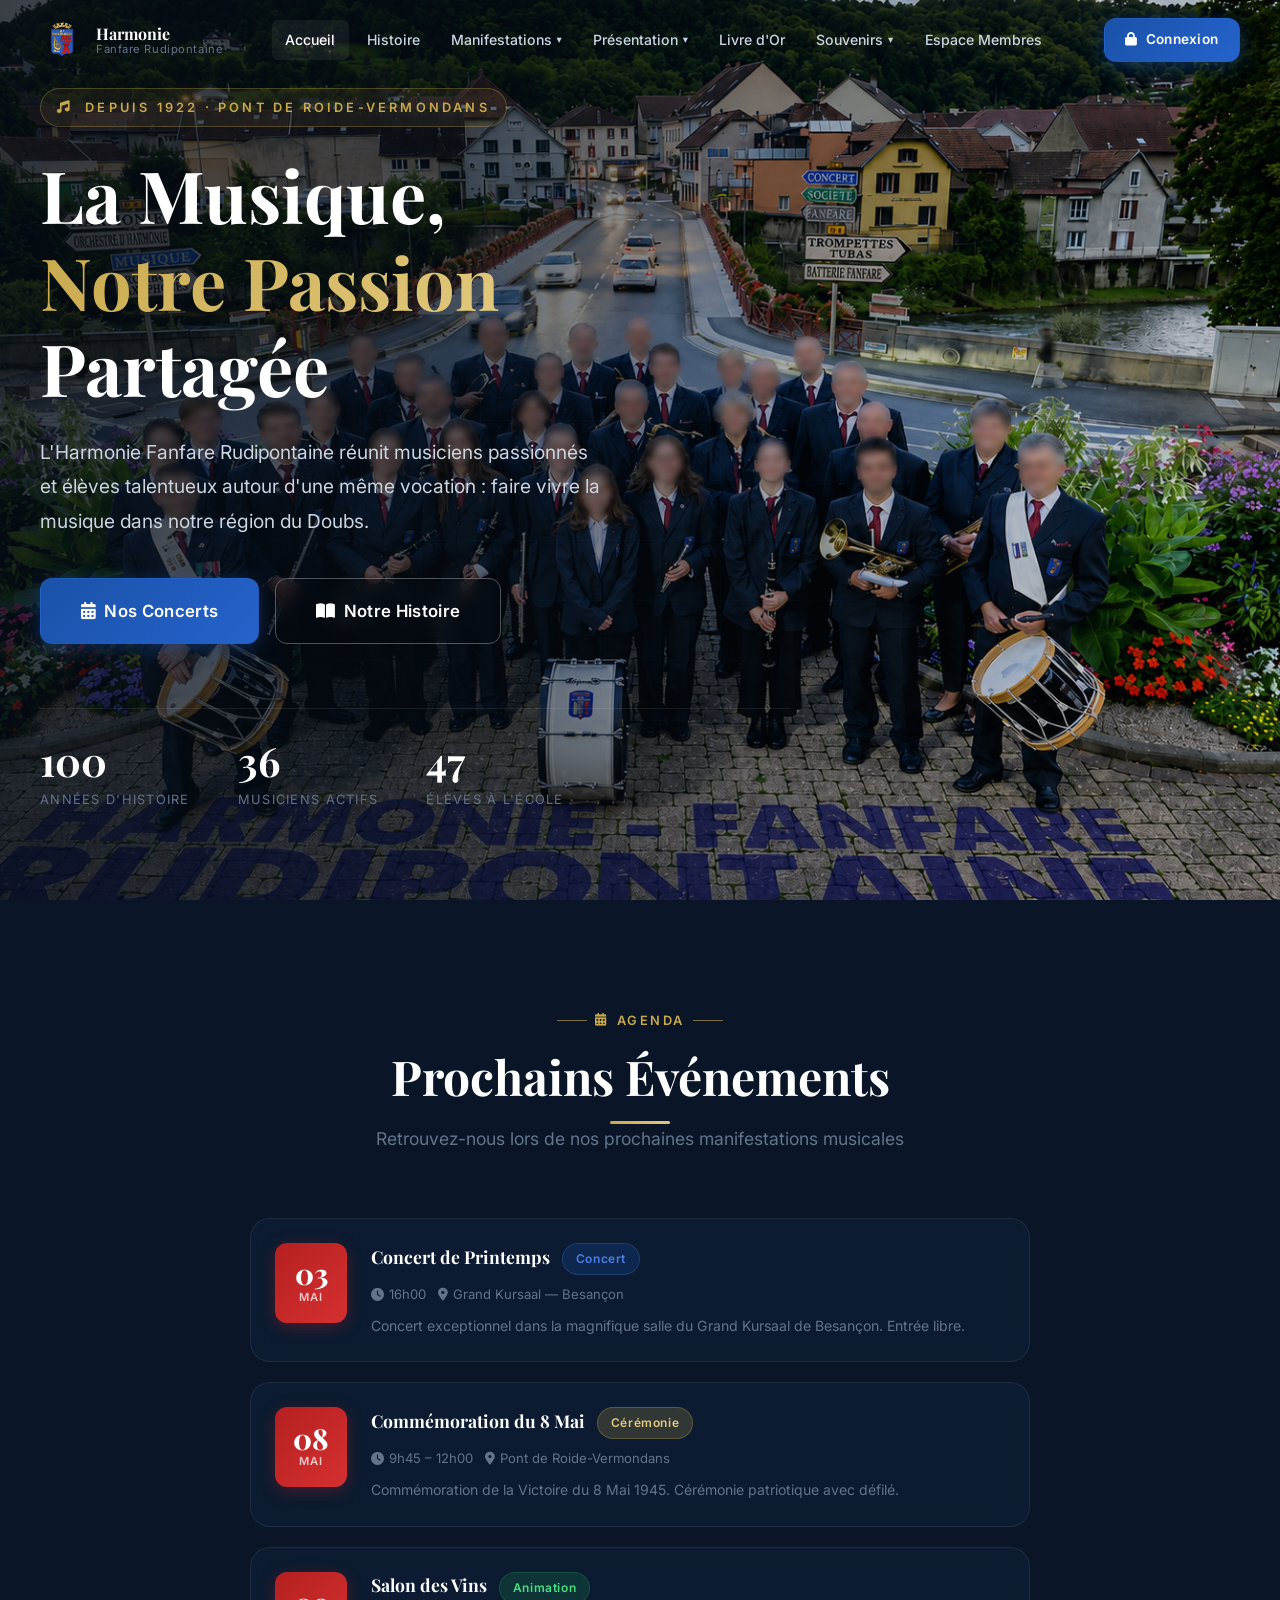
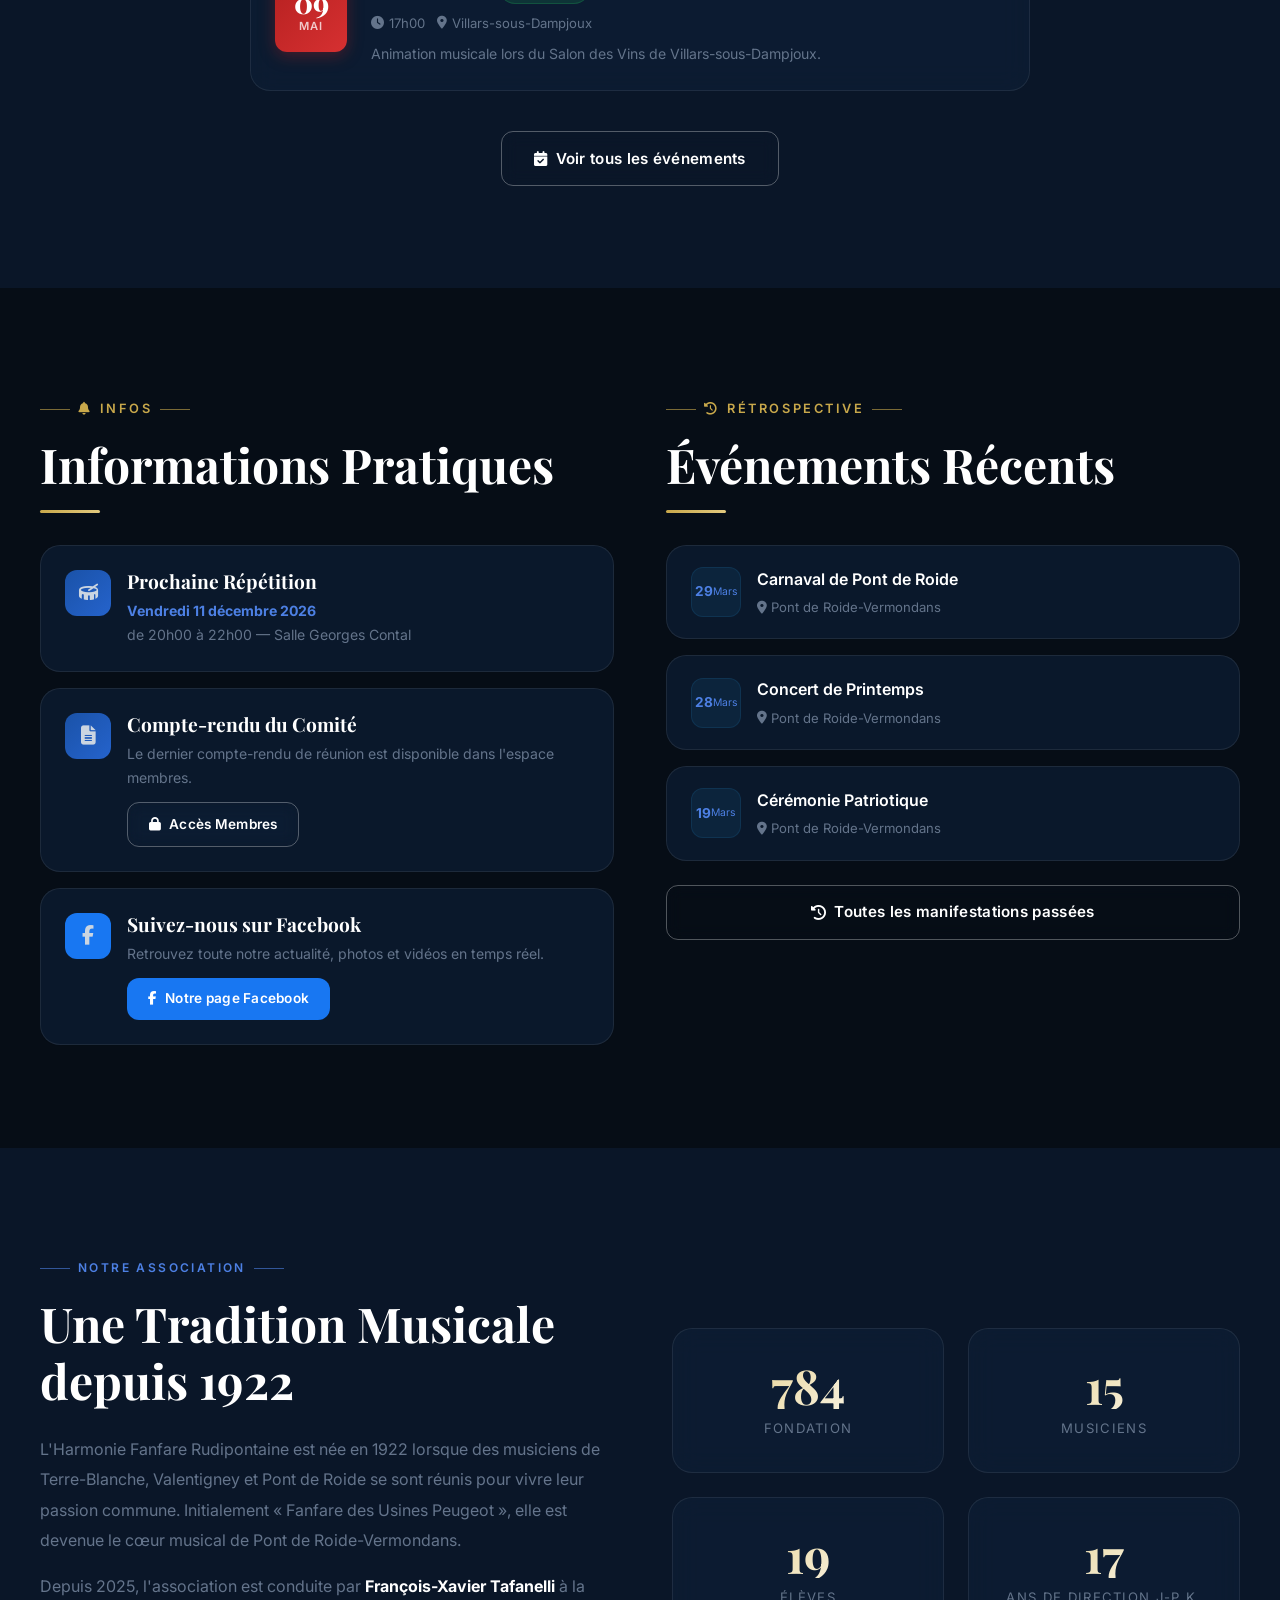
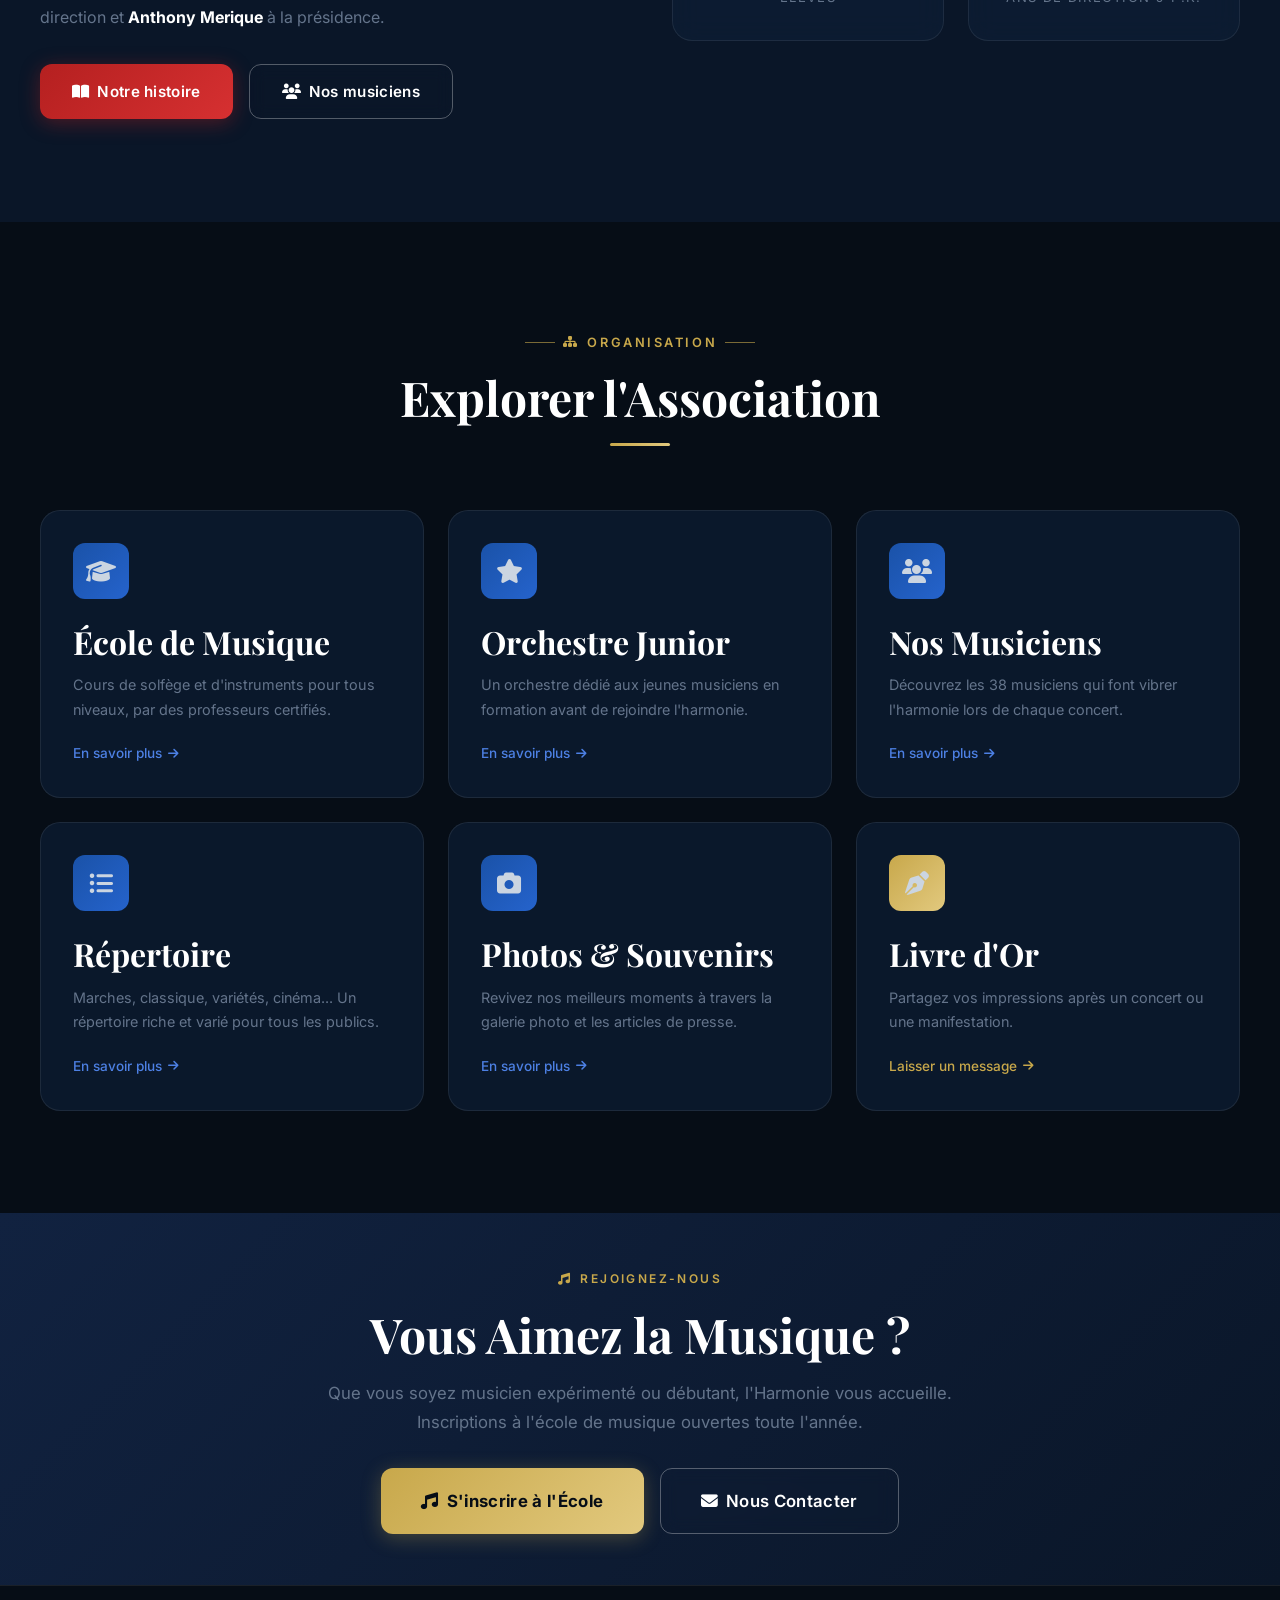
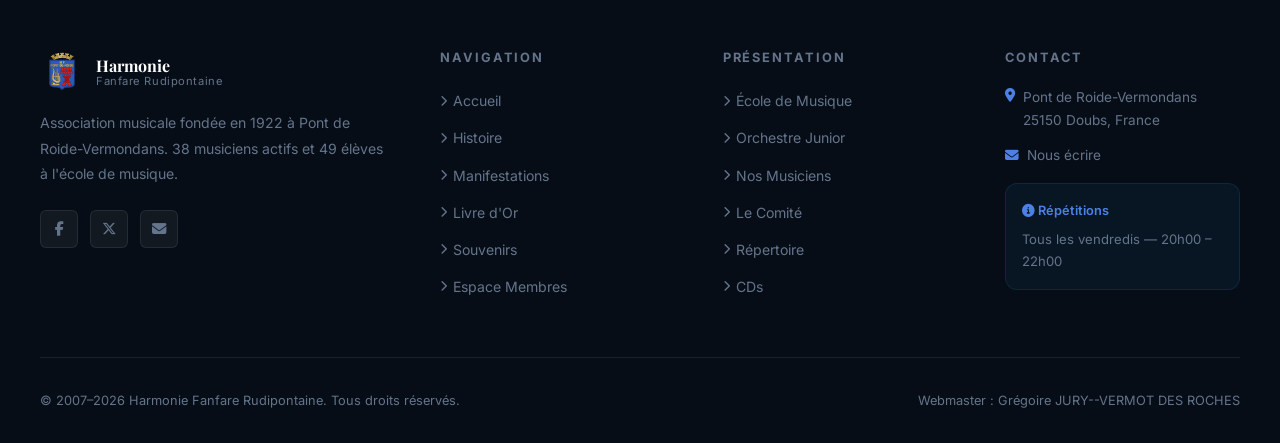
==== index.html @ f14b7625 "Première version" ====
<!DOCTYPE html>
<html lang="fr">
<head>
  <meta charset="UTF-8">
  <meta name="viewport" content="width=device-width, initial-scale=1.0">
  <title>Harmonie Fanfare Rudipontaine — Pont de Roide</title>
  <meta name="description" content="Site officiel de l'Harmonie Fanfare Rudipontaine de Pont de Roide-Vermondans. Concerts, école de musique, actualités.">
  <link rel="preconnect" href="https://fonts.googleapis.com">
  <link rel="preconnect" href="https://fonts.gstatic.com" crossorigin>
  <link href="https://fonts.googleapis.com/css2?family=Inter:wght@300;400;500;600;700;800&family=Playfair+Display:ital,wght@0,700;0,800;1,700&display=swap" rel="stylesheet">
  <link rel="stylesheet" href="https://cdnjs.cloudflare.com/ajax/libs/font-awesome/6.5.0/css/all.min.css">
  <link rel="stylesheet" href="css/style.css">
  <style>
    /* Hero avec photo de groupe */
    .hero-photo {
      position: absolute;
      inset: 0;
      background:
        linear-gradient(to right,
          rgba(6,13,22,0.78) 0%,
          rgba(6,13,22,0.65) 35%,
          rgba(6,13,22,0.35) 60%,
          rgba(6,13,22,0.12) 100%),
        url('images/groupe.png') center center / cover no-repeat;
    }
    @media(max-width:768px) {
      .hero-photo {
        background:
          linear-gradient(to bottom,
            rgba(6,13,22,0.75) 0%,
            rgba(6,13,22,0.82) 100%),
          url('images/groupe.png') center top / cover no-repeat;
      }
    }
  </style>
</head>
<body>

<!-- Navbar + footer injectés automatiquement par nav-component.js -->
<script src="js/nav-component.js"></script>


<!-- ═══════════════════════════ HERO ═══════════════════════════ -->
<section class="hero">
  <!-- Photo de groupe en fond avec overlay -->
  <div class="hero-photo"></div>
  <div class="hero-grid"></div>
  <div class="hero-particles"></div>

  <div class="container">
    <div class="hero-content">
      <div class="hero-eyebrow">
        <i class="fa-solid fa-music"></i>
        Depuis 1922 · Pont de Roide-Vermondans
      </div>

      <h1>
        La Musique,<br>
        <span class="highlight">Notre Passion</span><br>
        Partagée
      </h1>

      <p>
        L'Harmonie Fanfare Rudipontaine réunit musiciens passionnés et élèves talentueux
        autour d'une même vocation : faire vivre la musique dans notre région du Doubs.
      </p>

      <div class="hero-actions">
        <a href="manifestations.html" class="btn btn-blue btn-lg">
          <i class="fa-solid fa-calendar-days"></i> Nos Concerts
        </a>
        <a href="histoire.html" class="btn btn-outline btn-lg">
          <i class="fa-solid fa-book-open"></i> Notre Histoire
        </a>
      </div>

      <div class="hero-stats">
        <div class="hero-stat">
          <span class="num" data-count="103">103</span>
          <span class="label">Années d'Histoire</span>
        </div>
        <div class="hero-stat">
          <span class="num" data-count="38">38</span>
          <span class="label">Musiciens Actifs</span>
        </div>
        <div class="hero-stat">
          <span class="num" data-count="49">49</span>
          <span class="label">Élèves à l'École</span>
        </div>
      </div>
    </div>
  </div>
</section>


<!-- ═══════════════════════════ PROCHAINS ÉVÉNEMENTS ═══════════════════════════ -->
<section class="section" style="background:var(--c-navy)">
  <div class="container">
    <div class="section-header" data-aos>
      <div class="eyebrow"><i class="fa-solid fa-calendar-days"></i> Agenda</div>
      <h2>Prochains Événements</h2>
      <div class="divider"></div>
      <p>Retrouvez-nous lors de nos prochaines manifestations musicales</p>
    </div>

    <div style="display:grid;gap:1.25rem;max-width:780px;margin:0 auto">

      <div class="event-card" data-aos data-aos-delay="100">
        <div class="event-date-box">
          <span class="day">03</span>
          <span class="month">Mai</span>
        </div>
        <div class="event-info">
          <div style="display:flex;align-items:center;gap:.75rem;margin-bottom:.5rem;flex-wrap:wrap">
            <h3>Concert de Printemps</h3>
            <span class="badge badge-blue">Concert</span>
          </div>
          <div class="event-meta">
            <span><i class="fa-solid fa-clock"></i> 16h00</span>
            <span><i class="fa-solid fa-location-dot"></i> Grand Kursaal — Besançon</span>
          </div>
          <p style="margin:0;font-size:.88rem;color:var(--c-text-muted)">
            Concert exceptionnel dans la magnifique salle du Grand Kursaal de Besançon. Entrée libre.
          </p>
        </div>
      </div>

      <div class="event-card" data-aos data-aos-delay="200">
        <div class="event-date-box">
          <span class="day">08</span>
          <span class="month">Mai</span>
        </div>
        <div class="event-info">
          <div style="display:flex;align-items:center;gap:.75rem;margin-bottom:.5rem;flex-wrap:wrap">
            <h3>Commémoration du 8 Mai</h3>
            <span class="badge badge-gold">Cérémonie</span>
          </div>
          <div class="event-meta">
            <span><i class="fa-solid fa-clock"></i> 9h45 – 12h00</span>
            <span><i class="fa-solid fa-location-dot"></i> Pont de Roide-Vermondans</span>
          </div>
          <p style="margin:0;font-size:.88rem;color:var(--c-text-muted)">
            Commémoration de la Victoire du 8 Mai 1945. Cérémonie patriotique avec défilé.
          </p>
        </div>
      </div>

      <div class="event-card" data-aos data-aos-delay="300">
        <div class="event-date-box">
          <span class="day">09</span>
          <span class="month">Mai</span>
        </div>
        <div class="event-info">
          <div style="display:flex;align-items:center;gap:.75rem;margin-bottom:.5rem;flex-wrap:wrap">
            <h3>Salon des Vins</h3>
            <span class="badge badge-green">Animation</span>
          </div>
          <div class="event-meta">
            <span><i class="fa-solid fa-clock"></i> 17h00</span>
            <span><i class="fa-solid fa-location-dot"></i> Villars-sous-Dampjoux</span>
          </div>
          <p style="margin:0;font-size:.88rem;color:var(--c-text-muted)">
            Animation musicale lors du Salon des Vins de Villars-sous-Dampjoux.
          </p>
        </div>
      </div>

    </div>

    <div style="text-align:center;margin-top:2.5rem">
      <a href="manifestations.html" class="btn btn-outline">
        <i class="fa-solid fa-calendar-check"></i> Voir tous les événements
      </a>
    </div>
  </div>
</section>


<!-- ═══════════════════════════ ANNONCES + PASSÉS ═══════════════════════════ -->
<section class="section">
  <div class="container">
    <div class="grid-2" style="align-items:start;gap:clamp(2rem,4vw,4rem)">

      <div data-aos="fade-right">
        <div class="section-header" style="text-align:left;margin-bottom:2rem">
          <div class="eyebrow" style="justify-content:flex-start"><i class="fa-solid fa-bell"></i> Infos</div>
          <h2>Informations Pratiques</h2>
          <div class="divider" style="margin:1rem 0 0"></div>
        </div>
        <div style="display:grid;gap:1rem">
          <div class="card" style="padding:1.5rem">
            <div style="display:flex;gap:1rem;align-items:flex-start">
              <div class="card-icon" style="margin:0;width:46px;height:46px;font-size:1.2rem;flex-shrink:0"><i class="fa-solid fa-drum"></i></div>
              <div>
                <h4 style="margin-bottom:.4rem">Prochaine Répétition</h4>
                <p style="margin:0;font-size:.88rem;color:var(--c-text-muted)">
                  <strong id="prochain-vendredi" style="color:var(--c-accent)">Vendredi 08 Mai 2026</strong><br>
                  de 20h00 à 22h00 — Salle Georges Contal
                </p>
              </div>
            </div>
          </div>
          <div class="card" style="padding:1.5rem">
            <div style="display:flex;gap:1rem;align-items:flex-start">
              <div class="card-icon" style="margin:0;width:46px;height:46px;font-size:1.2rem;flex-shrink:0"><i class="fa-solid fa-file-lines"></i></div>
              <div>
                <h4 style="margin-bottom:.4rem">Compte-rendu du Comité</h4>
                <p style="margin:0;font-size:.88rem;color:var(--c-text-muted)">Le dernier compte-rendu de réunion est disponible dans l'espace membres.</p>
                <a href="pages-membres.html" class="btn btn-outline btn-sm" style="margin-top:.75rem">
                  <i class="fa-solid fa-lock"></i> Accès Membres
                </a>
              </div>
            </div>
          </div>
          <div class="card" style="padding:1.5rem">
            <div style="display:flex;gap:1rem;align-items:flex-start">
              <div class="card-icon" style="margin:0;width:46px;height:46px;font-size:1.2rem;background:linear-gradient(135deg,#1877F2,#1877F2);flex-shrink:0"><i class="fa-brands fa-facebook-f"></i></div>
              <div>
                <h4 style="margin-bottom:.4rem">Suivez-nous sur Facebook</h4>
                <p style="margin:0;font-size:.88rem;color:var(--c-text-muted)">Retrouvez toute notre actualité, photos et vidéos en temps réel.</p>
                <a href="https://www.facebook.com/people/Harmonie-Fanfare-Rudipontaine/100057406793498/" target="_blank" rel="noopener" class="btn btn-sm" style="margin-top:.75rem;background:#1877F2;color:white;border-radius:var(--radius-md)">
                  <i class="fa-brands fa-facebook-f"></i> Notre page Facebook
                </a>
              </div>
            </div>
          </div>
        </div>
      </div>

      <div data-aos="fade-left">
        <div class="section-header" style="text-align:left;margin-bottom:2rem">
          <div class="eyebrow" style="justify-content:flex-start"><i class="fa-solid fa-clock-rotate-left"></i> Rétrospective</div>
          <h2>Événements Récents</h2>
          <div class="divider" style="margin:1rem 0 0"></div>
        </div>
        <div style="display:grid;gap:1rem">
          <div class="card" style="padding:1.25rem 1.5rem">
            <div style="display:flex;align-items:center;gap:1rem">
              <div style="flex-shrink:0;width:50px;height:50px;border-radius:var(--radius-md);background:rgba(29,111,164,0.15);border:1px solid rgba(29,111,164,0.2);display:flex;align-items:center;justify-content:center;font-size:.85rem;text-align:center;color:var(--c-accent);font-weight:700;line-height:1">29<br><span style="font-size:.65rem;font-weight:400">Mars</span></div>
              <div>
                <div style="font-weight:600;color:var(--c-white);margin-bottom:.2rem">Carnaval de Pont de Roide</div>
                <div style="font-size:.82rem;color:var(--c-text-muted);display:flex;align-items:center;gap:.3rem"><i class="fa-solid fa-location-dot"></i> Pont de Roide-Vermondans</div>
              </div>
            </div>
          </div>
          <div class="card" style="padding:1.25rem 1.5rem">
            <div style="display:flex;align-items:center;gap:1rem">
              <div style="flex-shrink:0;width:50px;height:50px;border-radius:var(--radius-md);background:rgba(29,111,164,0.15);border:1px solid rgba(29,111,164,0.2);display:flex;align-items:center;justify-content:center;font-size:.85rem;text-align:center;color:var(--c-accent);font-weight:700;line-height:1">28<br><span style="font-size:.65rem;font-weight:400">Mars</span></div>
              <div>
                <div style="font-weight:600;color:var(--c-white);margin-bottom:.2rem">Concert de Printemps</div>
                <div style="font-size:.82rem;color:var(--c-text-muted);display:flex;align-items:center;gap:.3rem"><i class="fa-solid fa-location-dot"></i> Pont de Roide-Vermondans</div>
              </div>
            </div>
          </div>
          <div class="card" style="padding:1.25rem 1.5rem">
            <div style="display:flex;align-items:center;gap:1rem">
              <div style="flex-shrink:0;width:50px;height:50px;border-radius:var(--radius-md);background:rgba(29,111,164,0.15);border:1px solid rgba(29,111,164,0.2);display:flex;align-items:center;justify-content:center;font-size:.85rem;text-align:center;color:var(--c-accent);font-weight:700;line-height:1">19<br><span style="font-size:.65rem;font-weight:400">Mars</span></div>
              <div>
                <div style="font-weight:600;color:var(--c-white);margin-bottom:.2rem">Cérémonie Patriotique</div>
                <div style="font-size:.82rem;color:var(--c-text-muted);display:flex;align-items:center;gap:.3rem"><i class="fa-solid fa-location-dot"></i> Pont de Roide-Vermondans</div>
              </div>
            </div>
          </div>
        </div>
        <div style="margin-top:1.5rem">
          <a href="manifestations.html#passees" class="btn btn-outline" style="width:100%;justify-content:center">
            <i class="fa-solid fa-history"></i> Toutes les manifestations passées
          </a>
        </div>
      </div>

    </div>
  </div>
</section>


<!-- ═══════════════════════════ À PROPOS ═══════════════════════════ -->
<section class="section" style="background:var(--c-navy)">
  <div class="container">
    <div class="grid-2" style="gap:clamp(2rem,5vw,5rem);align-items:center">

      <div data-aos="fade-right">
        <div class="eyebrow" style="display:inline-flex;align-items:center;gap:.5rem;font-size:.75rem;font-weight:600;letter-spacing:.2em;text-transform:uppercase;color:var(--c-accent);margin-bottom:1rem">
          <span style="display:block;width:30px;height:1px;background:var(--c-accent);opacity:.6"></span>
          Notre Association
          <span style="display:block;width:30px;height:1px;background:var(--c-accent);opacity:.6"></span>
        </div>
        <h2 style="margin-bottom:1.5rem">Une Tradition Musicale depuis 1922</h2>
        <p style="color:var(--c-text-muted);line-height:1.9">
          L'Harmonie Fanfare Rudipontaine est née en 1922 lorsque des musiciens de Terre-Blanche,
          Valentigney et Pont de Roide se sont réunis pour vivre leur passion commune.
          Initialement « Fanfare des Usines Peugeot », elle est devenue le cœur musical
          de Pont de Roide-Vermondans.
        </p>
        <p style="color:var(--c-text-muted);line-height:1.9">
          Depuis 2025, l'association est conduite par <strong style="color:var(--c-white)">François-Xavier Tafanelli</strong>
          à la direction et <strong style="color:var(--c-white)">Anthony Merique</strong> à la présidence.
        </p>
        <div style="display:flex;gap:1rem;flex-wrap:wrap;margin-top:2rem">
          <a href="histoire.html" class="btn btn-primary">
            <i class="fa-solid fa-book-open"></i> Notre histoire
          </a>
          <a href="musiciens.html" class="btn btn-outline">
            <i class="fa-solid fa-users"></i> Nos musiciens
          </a>
        </div>
      </div>

      <div data-aos="fade-left">
        <div class="stats-grid" style="grid-template-columns:repeat(2,1fr)">
          <div class="stat-card">
            <div class="num" data-count="1922">1 922</div>
            <div class="label">Fondation</div>
          </div>
          <div class="stat-card">
            <div class="num" data-count="38">38</div>
            <div class="label">Musiciens</div>
          </div>
          <div class="stat-card">
            <div class="num" data-count="49">49</div>
            <div class="label">Élèves</div>
          </div>
          <div class="stat-card">
            <div class="num" data-count="44">44</div>
            <div class="label">Ans de Direction J-P.K.</div>
          </div>
        </div>
      </div>

    </div>
  </div>
</section>


<!-- ═══════════════════════════ SECTIONS ═══════════════════════════ -->
<section class="section">
  <div class="container">
    <div class="section-header" data-aos>
      <div class="eyebrow"><i class="fa-solid fa-sitemap"></i> Organisation</div>
      <h2>Explorer l'Association</h2>
      <div class="divider"></div>
    </div>
    <div class="grid-3" style="gap:1.5rem">
      <a href="ecole-musique.html" class="card" style="display:block;text-decoration:none" data-aos data-aos-delay="100">
        <div class="card-icon"><i class="fa-solid fa-graduation-cap"></i></div>
        <h3 style="margin-bottom:.75rem">École de Musique</h3>
        <p style="color:var(--c-text-muted);font-size:.9rem;margin:0">Cours de solfège et d'instruments pour tous niveaux, par des professeurs certifiés.</p>
        <div style="margin-top:1.25rem;display:flex;align-items:center;gap:.4rem;font-size:.85rem;color:var(--c-accent);font-weight:500">En savoir plus <i class="fa-solid fa-arrow-right" style="font-size:.75rem"></i></div>
      </a>
      <a href="orchestre-junior.html" class="card" style="display:block;text-decoration:none" data-aos data-aos-delay="200">
        <div class="card-icon"><i class="fa-solid fa-star"></i></div>
        <h3 style="margin-bottom:.75rem">Orchestre Junior</h3>
        <p style="color:var(--c-text-muted);font-size:.9rem;margin:0">Un orchestre dédié aux jeunes musiciens en formation avant de rejoindre l'harmonie.</p>
        <div style="margin-top:1.25rem;display:flex;align-items:center;gap:.4rem;font-size:.85rem;color:var(--c-accent);font-weight:500">En savoir plus <i class="fa-solid fa-arrow-right" style="font-size:.75rem"></i></div>
      </a>
      <a href="musiciens.html" class="card" style="display:block;text-decoration:none" data-aos data-aos-delay="300">
        <div class="card-icon"><i class="fa-solid fa-users"></i></div>
        <h3 style="margin-bottom:.75rem">Nos Musiciens</h3>
        <p style="color:var(--c-text-muted);font-size:.9rem;margin:0">Découvrez les 38 musiciens qui font vibrer l'harmonie lors de chaque concert.</p>
        <div style="margin-top:1.25rem;display:flex;align-items:center;gap:.4rem;font-size:.85rem;color:var(--c-accent);font-weight:500">En savoir plus <i class="fa-solid fa-arrow-right" style="font-size:.75rem"></i></div>
      </a>
      <a href="repertoire.html" class="card" style="display:block;text-decoration:none" data-aos data-aos-delay="100">
        <div class="card-icon"><i class="fa-solid fa-list-ul"></i></div>
        <h3 style="margin-bottom:.75rem">Répertoire</h3>
        <p style="color:var(--c-text-muted);font-size:.9rem;margin:0">Marches, classique, variétés, cinéma... Un répertoire riche et varié pour tous les publics.</p>
        <div style="margin-top:1.25rem;display:flex;align-items:center;gap:.4rem;font-size:.85rem;color:var(--c-accent);font-weight:500">En savoir plus <i class="fa-solid fa-arrow-right" style="font-size:.75rem"></i></div>
      </a>
      <a href="souvenirs.html" class="card" style="display:block;text-decoration:none" data-aos data-aos-delay="200">
        <div class="card-icon"><i class="fa-solid fa-camera"></i></div>
        <h3 style="margin-bottom:.75rem">Photos & Souvenirs</h3>
        <p style="color:var(--c-text-muted);font-size:.9rem;margin:0">Revivez nos meilleurs moments à travers la galerie photo et les articles de presse.</p>
        <div style="margin-top:1.25rem;display:flex;align-items:center;gap:.4rem;font-size:.85rem;color:var(--c-accent);font-weight:500">En savoir plus <i class="fa-solid fa-arrow-right" style="font-size:.75rem"></i></div>
      </a>
      <a href="livre-or.html" class="card" style="display:block;text-decoration:none" data-aos data-aos-delay="300">
        <div class="card-icon" style="background:linear-gradient(135deg,var(--c-gold),var(--c-gold-light))"><i class="fa-solid fa-pen-nib"></i></div>
        <h3 style="margin-bottom:.75rem">Livre d'Or</h3>
        <p style="color:var(--c-text-muted);font-size:.9rem;margin:0">Partagez vos impressions après un concert ou une manifestation.</p>
        <div style="margin-top:1.25rem;display:flex;align-items:center;gap:.4rem;font-size:.85rem;color:var(--c-gold);font-weight:500">Laisser un message <i class="fa-solid fa-arrow-right" style="font-size:.75rem"></i></div>
      </a>
    </div>
  </div>
</section>


<!-- ═══════════════════════════ CTA ═══════════════════════════ -->
<section class="section-sm" style="background:linear-gradient(135deg,var(--c-navy-mid),var(--c-navy))">
  <div class="container">
    <div style="max-width:700px;margin:0 auto;text-align:center" data-aos>
      <div style="display:inline-flex;align-items:center;gap:.5rem;font-size:.75rem;font-weight:600;letter-spacing:.2em;text-transform:uppercase;color:var(--c-gold);margin-bottom:1rem">
        <i class="fa-solid fa-music"></i> Rejoignez-nous
      </div>
      <h2 style="margin-bottom:1rem">Vous Aimez la Musique ?</h2>
      <p style="color:var(--c-text-muted);margin-bottom:2rem;font-size:1.05rem">
        Que vous soyez musicien expérimenté ou débutant, l'Harmonie vous accueille.
        Inscriptions à l'école de musique ouvertes toute l'année.
      </p>
      <div style="display:flex;gap:1rem;justify-content:center;flex-wrap:wrap">
        <a href="ecole-musique.html" class="btn btn-gold btn-lg">
          <i class="fa-solid fa-music"></i> S'inscrire à l'École
        </a>
        <a href="comite.html" class="btn btn-outline btn-lg">
          <i class="fa-solid fa-envelope"></i> Nous Contacter
        </a>
      </div>
    </div>
  </div>
</section>


<script src="js/main.js"></script>
<script>
  (function () {
    var now = new Date();
    var day = now.getDay(); // 0=dim, 5=ven
    var daysUntil = (5 - day + 7) % 7;
    // Si on est vendredi après 22h, afficher le vendredi suivant
    if (daysUntil === 0 && now.getHours() >= 22) daysUntil = 7;
    var nextFriday = new Date(now);
    nextFriday.setDate(now.getDate() + daysUntil);
    var label = nextFriday.toLocaleDateString('fr-FR', {
      weekday: 'long', day: '2-digit', month: 'long', year: 'numeric'
    });
    var el = document.getElementById('prochain-vendredi');
    if (el) el.textContent = label.charAt(0).toUpperCase() + label.slice(1);
  })();
</script>
</body>
</html>
---- css/style.css ----
/* ============================================================
   Harmonie Fanfare Rudipontaine — Design System
   ============================================================ */

/* ── Variables ── */
:root {
  --c-dark:        #060D16;
  --c-navy:        #0A1628;
  --c-navy-mid:    #112240;
  --c-navy-light:  #1E3A5F;
  --c-blue:        #1A52A8;
  --c-blue-light:  #2563CC;
  --c-accent:      #4D80E4;
  --c-gold:        #C8A84B;
  --c-gold-light:  #E2C97E;
  --c-crimson:     #B52020;
  --c-crimson-light: #D63031;
  --c-white:       #FFFFFF;
  --c-off-white:   #EEF2F7;
  --c-text:        #CBD5E1;
  --c-text-muted:  #64748B;
  --c-border:      rgba(255,255,255,0.08);
  --c-glass:       rgba(14,30,54,0.7);
  --c-glass-hover: rgba(20,45,80,0.85);

  --radius-sm:  6px;
  --radius-md:  12px;
  --radius-lg:  20px;
  --radius-xl:  32px;

  --shadow-sm:  0 2px 8px rgba(0,0,0,0.3);
  --shadow-md:  0 8px 32px rgba(0,0,0,0.4);
  --shadow-lg:  0 20px 60px rgba(0,0,0,0.5);
  --shadow-glow: 0 0 40px rgba(200,168,75,0.12);

  --transition: 0.3s cubic-bezier(0.4,0,0.2,1);
  --transition-slow: 0.6s cubic-bezier(0.4,0,0.2,1);

  --font-sans: 'Inter', system-ui, -apple-system, sans-serif;
  --font-display: 'Playfair Display', Georgia, serif;

  --nav-h: 80px;
}

/* ── Reset & Base ── */
*, *::before, *::after { box-sizing: border-box; margin: 0; padding: 0; }

html {
  scroll-behavior: smooth;
  font-size: 16px;
}

body {
  font-family: var(--font-sans);
  background: var(--c-dark);
  color: var(--c-text);
  line-height: 1.7;
  overflow-x: hidden;
}

img { max-width: 100%; display: block; }
a { color: inherit; text-decoration: none; }
ul, ol { list-style: none; }

/* ── Typography ── */
h1,h2,h3,h4,h5 {
  font-family: var(--font-display);
  color: var(--c-white);
  line-height: 1.2;
}

h1 { font-size: clamp(2.4rem, 6vw, 4.5rem); }
h2 { font-size: clamp(1.8rem, 4vw, 3rem); }
h3 { font-size: clamp(1.3rem, 3vw, 2rem); }
h4 { font-size: 1.2rem; }

p { margin-bottom: 1rem; }

.text-accent   { color: var(--c-accent); }
.text-gold     { color: var(--c-gold); }
.text-muted    { color: var(--c-text-muted); }
.text-white    { color: var(--c-white); }
.text-center   { text-align: center; }

/* ── Layout ── */
.container {
  width: 100%;
  max-width: 1280px;
  margin: 0 auto;
  padding: 0 clamp(1rem, 4vw, 2.5rem);
}

.section {
  padding: clamp(4rem, 8vw, 8rem) 0;
}

.section-sm {
  padding: clamp(2rem, 4vw, 4rem) 0;
}

.grid-2 { display: grid; grid-template-columns: repeat(2, 1fr); gap: 2rem; }
.grid-3 { display: grid; grid-template-columns: repeat(3, 1fr); gap: 2rem; }
.grid-4 { display: grid; grid-template-columns: repeat(4, 1fr); gap: 1.5rem; }

@media(max-width:1024px) { .grid-4 { grid-template-columns: repeat(2,1fr); } }
@media(max-width:768px)  {
  .grid-2, .grid-3, .grid-4 { grid-template-columns: 1fr; }
}

.flex        { display: flex; }
.flex-center { display: flex; align-items: center; justify-content: center; }
.flex-between { display: flex; align-items: center; justify-content: space-between; }
.flex-col    { flex-direction: column; }
.gap-1       { gap: 0.5rem; }
.gap-2       { gap: 1rem; }
.gap-3       { gap: 1.5rem; }
.gap-4       { gap: 2rem; }

/* ── Section Headers ── */
.section-header {
  text-align: center;
  margin-bottom: clamp(2.5rem, 5vw, 4rem);
}

.section-header .eyebrow {
  display: inline-flex;
  align-items: center;
  gap: 0.5rem;
  font-size: 0.8rem;
  font-weight: 600;
  letter-spacing: 0.2em;
  text-transform: uppercase;
  color: var(--c-gold);
  margin-bottom: 1rem;
}

.section-header .eyebrow::before,
.section-header .eyebrow::after {
  content: '';
  display: block;
  width: 30px;
  height: 1px;
  background: var(--c-gold);
  opacity: 0.6;
}

.section-header h2 { margin-bottom: 1rem; }

.section-header p {
  font-size: 1.1rem;
  color: var(--c-text-muted);
  max-width: 600px;
  margin: 0 auto;
}

/* ── Divider ── */
.divider {
  width: 60px;
  height: 3px;
  background: linear-gradient(90deg, var(--c-gold), var(--c-gold-light));
  border-radius: 2px;
  margin: 1rem auto 0;
}

/* ── Buttons ── */
.btn {
  display: inline-flex;
  align-items: center;
  gap: 0.5rem;
  padding: 0.85rem 2rem;
  border-radius: var(--radius-md);
  font-size: 0.95rem;
  font-weight: 600;
  letter-spacing: 0.02em;
  cursor: pointer;
  border: none;
  transition: var(--transition);
  font-family: var(--font-sans);
  white-space: nowrap;
}

.btn-primary {
  background: linear-gradient(135deg, var(--c-crimson), var(--c-crimson-light));
  color: var(--c-white);
  box-shadow: 0 4px 20px rgba(181,32,32,0.4);
}
.btn-primary:hover {
  transform: translateY(-2px);
  box-shadow: 0 8px 30px rgba(181,32,32,0.6);
  background: linear-gradient(135deg, var(--c-crimson-light), #e84040);
}

.btn-outline {
  background: transparent;
  color: var(--c-white);
  border: 1.5px solid rgba(255,255,255,0.3);
  backdrop-filter: blur(8px);
}
.btn-outline:hover {
  background: rgba(255,255,255,0.08);
  border-color: var(--c-accent);
  color: var(--c-accent);
  transform: translateY(-2px);
}

.btn-gold {
  background: linear-gradient(135deg, var(--c-gold), var(--c-gold-light));
  color: var(--c-dark);
  font-weight: 700;
  box-shadow: 0 4px 20px rgba(200,168,75,0.3);
}
.btn-gold:hover {
  transform: translateY(-2px);
  box-shadow: 0 8px 30px rgba(200,168,75,0.5);
}

.btn-blue {
  background: linear-gradient(135deg, var(--c-blue), var(--c-blue-light));
  color: var(--c-white);
  box-shadow: 0 4px 20px rgba(26,82,168,0.45);
  border: 1px solid rgba(37,99,204,0.4);
}
.btn-blue:hover {
  transform: translateY(-2px);
  box-shadow: 0 8px 30px rgba(26,82,168,0.65);
  background: linear-gradient(135deg, var(--c-blue-light), #3b7aee);
}

.btn-sm { padding: 0.6rem 1.3rem; font-size: 0.85rem; }
.btn-lg { padding: 1.1rem 2.5rem; font-size: 1.05rem; }

/* ── Cards ── */
.card {
  background: var(--c-glass);
  border: 1px solid var(--c-border);
  border-radius: var(--radius-lg);
  padding: 2rem;
  transition: var(--transition);
  backdrop-filter: blur(12px);
}

.card:hover {
  background: var(--c-glass-hover);
  border-color: rgba(200,168,75,0.2);
  transform: translateY(-4px);
  box-shadow: var(--shadow-md), var(--shadow-glow);
}

.card-icon {
  width: 56px;
  height: 56px;
  border-radius: var(--radius-md);
  background: linear-gradient(135deg, var(--c-blue), var(--c-blue-light));
  display: flex;
  align-items: center;
  justify-content: center;
  font-size: 1.5rem;
  margin-bottom: 1.5rem;
  flex-shrink: 0;
}

/* ── Tags / Badges ── */
.badge {
  display: inline-flex;
  align-items: center;
  gap: 0.3rem;
  padding: 0.3rem 0.8rem;
  border-radius: 100px;
  font-size: 0.75rem;
  font-weight: 600;
  letter-spacing: 0.05em;
}

.badge-blue  { background: rgba(26,82,168,0.25); color: var(--c-accent); border: 1px solid rgba(77,128,228,0.25); }
.badge-gold  { background: rgba(200,168,75,0.2); color: var(--c-gold-light); border: 1px solid rgba(200,168,75,0.3); }
.badge-green { background: rgba(34,197,94,0.15); color: #4ade80; border: 1px solid rgba(34,197,94,0.2); }
.badge-red   { background: rgba(181,32,32,0.2); color: #e87e7e; border: 1px solid rgba(181,32,32,0.3); }

/* ── Navigation ── */
.navbar {
  position: fixed;
  top: 0;
  left: 0;
  right: 0;
  z-index: 1000;
  height: var(--nav-h);
  display: flex;
  align-items: center;
  transition: var(--transition);
}

.navbar.scrolled {
  background: rgba(6,13,22,0.95);
  backdrop-filter: blur(20px);
  border-bottom: 1px solid var(--c-border);
  box-shadow: var(--shadow-md);
}

.nav-inner {
  display: flex;
  align-items: center;
  justify-content: space-between;
  width: 100%;
}

.nav-logo {
  display: flex;
  align-items: center;
  gap: 0.75rem;
}

.nav-logo-icon {
  width: 44px;
  height: 44px;
  background: linear-gradient(135deg, var(--c-blue), var(--c-accent));
  border-radius: var(--radius-md);
  display: flex;
  align-items: center;
  justify-content: center;
  font-size: 1.3rem;
  flex-shrink: 0;
}

.nav-logo-text {
  display: flex;
  flex-direction: column;
  line-height: 1.1;
}

.nav-logo-text .name {
  font-family: var(--font-display);
  font-size: 1rem;
  font-weight: 700;
  color: var(--c-white);
}

.nav-logo-text .sub {
  font-size: 0.7rem;
  color: var(--c-text-muted);
  letter-spacing: 0.05em;
}

.nav-menu {
  display: flex;
  align-items: center;
  gap: 0.25rem;
}

.nav-item {
  position: relative;
}

.nav-link {
  display: flex;
  align-items: center;
  gap: 0.3rem;
  padding: 0.5rem 0.85rem;
  border-radius: var(--radius-sm);
  font-size: 0.88rem;
  font-weight: 500;
  color: var(--c-text);
  transition: var(--transition);
  cursor: pointer;
}

.nav-link:hover,
.nav-link.active {
  color: var(--c-white);
  background: rgba(255,255,255,0.06);
}

.nav-link .arrow {
  font-size: 0.65rem;
  transition: transform var(--transition);
}

.nav-item:hover .arrow { transform: rotate(180deg); }

/* Dropdown */
.nav-dropdown {
  position: absolute;
  /* top: 100% sans gap — le padding-top crée l'espace visuel
     tout en gardant la zone de survol continue (pas de "trou") */
  top: 100%;
  left: 50%;
  transform: translateX(-50%) translateY(-8px);
  min-width: 220px;
  background: rgba(10,22,40,0.97);
  backdrop-filter: blur(20px);
  border: 1px solid var(--c-border);
  border-radius: var(--radius-md);
  /* padding-top : espace visuel entre navbar et dropdown */
  padding: 0.5rem;
  padding-top: 0.75rem;
  opacity: 0;
  pointer-events: none;
  /* Délai de 200ms à la disparition pour laisser le temps
     de déplacer la souris de la navbar vers le menu */
  transition: opacity 0.25s ease 0.18s, transform 0.25s ease 0.18s;
  box-shadow: var(--shadow-lg);
}

.nav-item:hover .nav-dropdown {
  opacity: 1;
  pointer-events: auto;
  transform: translateX(-50%) translateY(0);
  /* Apparition immédiate, pas de délai */
  transition-delay: 0s;
}

.nav-dropdown a {
  display: flex;
  align-items: center;
  gap: 0.6rem;
  padding: 0.6rem 0.9rem;
  border-radius: var(--radius-sm);
  font-size: 0.87rem;
  color: var(--c-text);
  transition: var(--transition);
}

.nav-dropdown a:hover {
  background: rgba(200,168,75,0.1);
  color: var(--c-gold);
}

.nav-dropdown a i { width: 18px; text-align: center; color: var(--c-gold); font-size: 0.8rem; }

.nav-actions {
  display: flex;
  align-items: center;
  gap: 0.75rem;
}

.nav-burger {
  display: none;
  flex-direction: column;
  gap: 5px;
  cursor: pointer;
  padding: 0.5rem;
  border-radius: var(--radius-sm);
  transition: var(--transition);
}

.nav-burger span {
  display: block;
  width: 24px;
  height: 2px;
  background: var(--c-white);
  border-radius: 2px;
  transition: var(--transition);
}

.nav-burger.open span:nth-child(1) { transform: rotate(45deg) translate(5px,5px); }
.nav-burger.open span:nth-child(2) { opacity: 0; transform: scaleX(0); }
.nav-burger.open span:nth-child(3) { transform: rotate(-45deg) translate(5px,-5px); }

/* Mobile nav */
.mobile-nav {
  position: fixed;
  inset: 0;
  z-index: 999;
  background: rgba(6,13,22,0.98);
  backdrop-filter: blur(20px);
  display: flex;
  flex-direction: column;
  align-items: center;
  justify-content: center;
  gap: 0.5rem;
  transform: translateX(100%);
  transition: var(--transition-slow);
}

.mobile-nav.open { transform: translateX(0); }

.mobile-nav a {
  font-size: 1.4rem;
  font-family: var(--font-display);
  color: var(--c-text);
  padding: 0.75rem 2rem;
  border-radius: var(--radius-md);
  transition: var(--transition);
  text-align: center;
}

.mobile-nav a:hover { color: var(--c-gold); background: rgba(200,168,75,0.08); }

.mobile-nav-sub {
  display: flex;
  flex-direction: column;
  align-items: center;
  gap: 0.25rem;
  padding-left: 1.5rem;
}

.mobile-nav-sub a {
  font-size: 1rem;
  font-family: var(--font-sans);
  color: var(--c-text-muted);
}

/* ── Hero ── */
.hero {
  position: relative;
  min-height: 100vh;
  display: flex;
  align-items: center;
  overflow: hidden;
}

.hero-bg {
  position: absolute;
  inset: 0;
  background:
    radial-gradient(ellipse 80% 60% at 60% 40%, rgba(29,111,164,0.18) 0%, transparent 70%),
    radial-gradient(ellipse 50% 50% at 20% 80%, rgba(10,22,40,0.9) 0%, transparent 60%),
    linear-gradient(160deg, #060D16 0%, #0A1628 40%, #112240 70%, #0A1628 100%);
}

.hero-particles {
  position: absolute;
  inset: 0;
  overflow: hidden;
}

.hero-particle {
  position: absolute;
  width: 2px;
  height: 2px;
  background: var(--c-accent);
  border-radius: 50%;
  animation: float-particle linear infinite;
  opacity: 0;
}

@keyframes float-particle {
  0%   { opacity:0; transform:translateY(0) scale(0); }
  10%  { opacity:0.8; transform:translateY(-20px) scale(1); }
  90%  { opacity:0.3; }
  100% { opacity:0; transform:translateY(-80vh) scale(0.5); }
}

.hero-grid {
  position: absolute;
  inset: 0;
  background-image:
    linear-gradient(rgba(29,111,164,0.05) 1px, transparent 1px),
    linear-gradient(90deg, rgba(29,111,164,0.05) 1px, transparent 1px);
  background-size: 60px 60px;
  mask-image: radial-gradient(ellipse 70% 80% at 50% 50%, black, transparent);
}

.hero-content {
  position: relative;
  z-index: 1;
  max-width: 750px;
}

.hero-eyebrow {
  display: inline-flex;
  align-items: center;
  gap: 0.75rem;
  font-size: 0.8rem;
  font-weight: 600;
  letter-spacing: 0.25em;
  text-transform: uppercase;
  color: var(--c-gold);
  margin-bottom: 1.5rem;
  padding: 0.5rem 1rem;
  background: rgba(200,168,75,0.08);
  border: 1px solid rgba(200,168,75,0.3);
  border-radius: 100px;
}

.hero h1 {
  margin-bottom: 1.5rem;
}

.hero h1 .highlight {
  background: linear-gradient(135deg, var(--c-gold), var(--c-gold-light));
  -webkit-background-clip: text;
  -webkit-text-fill-color: transparent;
  background-clip: text;
}

.hero p {
  font-size: clamp(1rem, 2vw, 1.2rem);
  color: var(--c-text);
  margin-bottom: 2.5rem;
  max-width: 560px;
  line-height: 1.8;
}

.hero-actions { display: flex; gap: 1rem; flex-wrap: wrap; }

.hero-stats {
  display: flex;
  gap: 3rem;
  margin-top: 4rem;
  padding-top: 2rem;
  border-top: 1px solid var(--c-border);
  flex-wrap: wrap;
}

.hero-stat .num {
  display: block;
  font-family: var(--font-display);
  font-size: 2.5rem;
  font-weight: 700;
  color: var(--c-white);
  line-height: 1;
  margin-bottom: 0.25rem;
}

.hero-stat .num span { color: var(--c-gold); }

.hero-stat .label {
  font-size: 0.8rem;
  color: var(--c-text-muted);
  text-transform: uppercase;
  letter-spacing: 0.1em;
}

.hero-visual {
  position: absolute;
  right: 0;
  top: 0;
  bottom: 0;
  width: 45%;
  pointer-events: none;
}

.hero-visual-inner {
  position: absolute;
  inset: 0;
  display: flex;
  align-items: center;
  justify-content: center;
}

.music-notes-anim {
  position: absolute;
  inset: 0;
}

.music-note {
  position: absolute;
  font-size: 2rem;
  color: var(--c-accent);
  opacity: 0;
  animation: floatNote ease-in-out infinite;
}

@keyframes floatNote {
  0%   { opacity:0; transform:translateY(40px) rotate(-15deg) scale(0.8); }
  20%  { opacity:0.6; }
  80%  { opacity:0.3; }
  100% { opacity:0; transform:translateY(-100px) rotate(15deg) scale(1.2); }
}

/* ── Page Header (inner pages) ── */
.page-header {
  position: relative;
  padding: calc(var(--nav-h) + 4rem) 0 4rem;
  background: linear-gradient(160deg, var(--c-dark) 0%, var(--c-navy) 50%, var(--c-navy-mid) 100%);
  overflow: hidden;
}

.page-header::before {
  content: '';
  position: absolute;
  inset: 0;
  background-image:
    linear-gradient(rgba(29,111,164,0.06) 1px, transparent 1px),
    linear-gradient(90deg, rgba(29,111,164,0.06) 1px, transparent 1px);
  background-size: 50px 50px;
}

.page-header::after {
  content: '';
  position: absolute;
  bottom: -2px;
  left: 0;
  right: 0;
  height: 80px;
  background: linear-gradient(to top, var(--c-dark), transparent);
}

.page-header-content {
  position: relative;
  z-index: 1;
}

.page-header .eyebrow {
  display: inline-flex;
  align-items: center;
  gap: 0.5rem;
  font-size: 0.75rem;
  font-weight: 600;
  letter-spacing: 0.2em;
  text-transform: uppercase;
  color: var(--c-gold);
  margin-bottom: 0.75rem;
}

.page-header .breadcrumb {
  display: flex;
  align-items: center;
  gap: 0.5rem;
  font-size: 0.82rem;
  color: var(--c-text-muted);
  margin-top: 1.5rem;
}

.page-header .breadcrumb a:hover { color: var(--c-gold); }
.page-header .breadcrumb .sep { opacity: 0.4; }

/* ── Event Cards ── */
.event-card {
  display: flex;
  gap: 1.5rem;
  background: var(--c-glass);
  border: 1px solid var(--c-border);
  border-radius: var(--radius-lg);
  padding: 1.5rem;
  transition: var(--transition);
  backdrop-filter: blur(12px);
}

.event-card:hover {
  border-color: rgba(200,168,75,0.3);
  transform: translateX(4px);
  box-shadow: var(--shadow-md);
}

.event-date-box {
  flex-shrink: 0;
  width: 72px;
  height: 80px;
  background: linear-gradient(135deg, var(--c-crimson), var(--c-crimson-light));
  border-radius: var(--radius-md);
  display: flex;
  flex-direction: column;
  align-items: center;
  justify-content: center;
  box-shadow: 0 4px 16px rgba(181,32,32,0.35);
}

.event-date-box .day {
  font-size: 1.8rem;
  font-weight: 800;
  color: var(--c-white);
  line-height: 1;
  font-family: var(--font-display);
}

.event-date-box .month {
  font-size: 0.7rem;
  font-weight: 600;
  text-transform: uppercase;
  letter-spacing: 0.1em;
  color: rgba(255,255,255,0.75);
}

.event-info { flex: 1; }
.event-info h3 { font-size: 1.1rem; margin-bottom: 0.4rem; }
.event-info .event-meta {
  display: flex;
  flex-wrap: wrap;
  gap: 0.75rem;
  font-size: 0.82rem;
  color: var(--c-text-muted);
  margin-bottom: 0.5rem;
}
.event-info .event-meta span {
  display: flex;
  align-items: center;
  gap: 0.3rem;
}

/* ── Timeline (Histoire) ── */
.timeline {
  position: relative;
  padding-left: 2.5rem;
}

.timeline::before {
  content: '';
  position: absolute;
  left: 0.75rem;
  top: 0;
  bottom: 0;
  width: 2px;
  background: linear-gradient(to bottom, var(--c-gold), transparent);
}

.timeline-item {
  position: relative;
  margin-bottom: 3rem;
}

.timeline-item::before {
  content: '';
  position: absolute;
  left: -2.15rem;
  top: 0.35rem;
  width: 14px;
  height: 14px;
  border-radius: 50%;
  background: var(--c-gold);
  border: 3px solid var(--c-dark);
  box-shadow: 0 0 0 3px rgba(200,168,75,0.35);
}

.timeline-item .year {
  display: inline-block;
  font-size: 0.75rem;
  font-weight: 700;
  letter-spacing: 0.1em;
  color: var(--c-gold);
  background: rgba(200,168,75,0.1);
  border: 1px solid rgba(200,168,75,0.3);
  padding: 0.2rem 0.6rem;
  border-radius: 100px;
  margin-bottom: 0.5rem;
}

.timeline-item h3 { font-size: 1.15rem; margin-bottom: 0.5rem; }
.timeline-item p { color: var(--c-text-muted); font-size: 0.93rem; margin: 0; }

/* ── Stats Block ── */
.stats-grid {
  display: grid;
  grid-template-columns: repeat(4, 1fr);
  gap: 1.5rem;
}

@media(max-width:768px) { .stats-grid { grid-template-columns: repeat(2,1fr); } }
@media(max-width:480px) { .stats-grid { grid-template-columns: 1fr; } }

.stat-card {
  text-align: center;
  padding: 2rem 1.5rem;
  background: var(--c-glass);
  border: 1px solid var(--c-border);
  border-radius: var(--radius-lg);
  backdrop-filter: blur(12px);
  transition: var(--transition);
}

.stat-card:hover { border-color: rgba(79,179,232,0.2); transform: translateY(-3px); }

.stat-card .num {
  font-family: var(--font-display);
  font-size: 3rem;
  font-weight: 700;
  color: var(--c-white);
  line-height: 1;
  margin-bottom: 0.5rem;
  background: linear-gradient(135deg, var(--c-gold-light), var(--c-white));
  -webkit-background-clip: text;
  -webkit-text-fill-color: transparent;
  background-clip: text;
}

.stat-card .label {
  font-size: 0.82rem;
  color: var(--c-text-muted);
  text-transform: uppercase;
  letter-spacing: 0.1em;
}

/* ── Gallery ── */
.gallery-grid {
  display: grid;
  grid-template-columns: repeat(auto-fill, minmax(280px, 1fr));
  gap: 1rem;
}

.gallery-item {
  position: relative;
  aspect-ratio: 4/3;
  border-radius: var(--radius-md);
  overflow: hidden;
  cursor: pointer;
  background: var(--c-navy-mid);
}

.gallery-item-placeholder {
  width: 100%;
  height: 100%;
  display: flex;
  flex-direction: column;
  align-items: center;
  justify-content: center;
  gap: 0.75rem;
  background: linear-gradient(135deg, var(--c-navy), var(--c-navy-mid));
  transition: var(--transition);
  border: 1px solid var(--c-border);
}

.gallery-item:hover .gallery-item-placeholder {
  border-color: rgba(79,179,232,0.3);
}

.gallery-item-placeholder i { font-size: 2.5rem; color: var(--c-blue-light); opacity: 0.5; }
.gallery-item-placeholder span { font-size: 0.82rem; color: var(--c-text-muted); }

.gallery-overlay {
  position: absolute;
  inset: 0;
  background: rgba(6,13,22,0.8);
  display: flex;
  align-items: center;
  justify-content: center;
  opacity: 0;
  transition: var(--transition);
  backdrop-filter: blur(4px);
}

.gallery-item:hover .gallery-overlay { opacity: 1; }

/* ── Forms ── */
.form-group {
  margin-bottom: 1.5rem;
}

.form-label {
  display: block;
  font-size: 0.85rem;
  font-weight: 500;
  color: var(--c-text);
  margin-bottom: 0.5rem;
}

.form-control {
  width: 100%;
  padding: 0.85rem 1.1rem;
  background: rgba(255,255,255,0.04);
  border: 1px solid var(--c-border);
  border-radius: var(--radius-md);
  color: var(--c-white);
  font-size: 0.95rem;
  font-family: var(--font-sans);
  transition: var(--transition);
  outline: none;
}

.form-control::placeholder { color: var(--c-text-muted); }
.form-control:focus {
  border-color: var(--c-blue-light);
  background: rgba(29,111,164,0.08);
  box-shadow: 0 0 0 3px rgba(29,111,164,0.15);
}

textarea.form-control { resize: vertical; min-height: 130px; }

/* ── Guestbook ── */
.guestbook-entry {
  background: var(--c-glass);
  border: 1px solid var(--c-border);
  border-radius: var(--radius-lg);
  padding: 1.75rem;
  margin-bottom: 1.5rem;
  transition: var(--transition);
}

.guestbook-entry:hover { border-color: rgba(79,179,232,0.15); }

.guestbook-entry-header {
  display: flex;
  align-items: center;
  gap: 1rem;
  margin-bottom: 1rem;
}

.avatar {
  width: 44px;
  height: 44px;
  border-radius: 50%;
  background: linear-gradient(135deg, var(--c-blue), var(--c-blue-light));
  display: flex;
  align-items: center;
  justify-content: center;
  font-size: 1.1rem;
  font-weight: 700;
  color: var(--c-white);
  flex-shrink: 0;
}

.guestbook-entry-meta .author { font-weight: 600; color: var(--c-white); }
.guestbook-entry-meta .date { font-size: 0.8rem; color: var(--c-text-muted); }

/* ── Accordion (Répertoire) ── */
.accordion-item {
  border: 1px solid var(--c-border);
  border-radius: var(--radius-md);
  margin-bottom: 0.75rem;
  overflow: hidden;
  transition: var(--transition);
}

.accordion-item.open { border-color: rgba(29,111,164,0.3); }

.accordion-trigger {
  width: 100%;
  display: flex;
  align-items: center;
  justify-content: space-between;
  padding: 1.25rem 1.5rem;
  background: var(--c-glass);
  border: none;
  color: var(--c-white);
  font-size: 1rem;
  font-weight: 600;
  font-family: var(--font-sans);
  cursor: pointer;
  transition: var(--transition);
  text-align: left;
}

.accordion-trigger:hover { background: var(--c-glass-hover); }
.accordion-trigger .icon { transition: transform var(--transition); font-size: 0.85rem; color: var(--c-gold); }
.accordion-item.open .accordion-trigger .icon { transform: rotate(180deg); }

.accordion-body {
  max-height: 0;
  overflow: hidden;
  transition: max-height 0.4s ease;
  background: rgba(6,13,22,0.5);
}

.accordion-body-inner {
  padding: 1.25rem 1.5rem;
  color: var(--c-text-muted);
  font-size: 0.93rem;
  line-height: 1.8;
}

.accordion-body-inner ul { padding-left: 1.25rem; }
.accordion-body-inner li { margin-bottom: 0.4rem; list-style: disc; }

/* ── Members Login ── */
.login-card {
  max-width: 480px;
  margin: 0 auto;
  background: var(--c-glass);
  border: 1px solid var(--c-border);
  border-radius: var(--radius-xl);
  padding: 3rem;
  backdrop-filter: blur(16px);
}

/* ── Footer ── */
footer {
  background: var(--c-dark);
  border-top: 1px solid var(--c-border);
  padding: 4rem 0 2rem;
}

.footer-grid {
  display: grid;
  grid-template-columns: 1.5fr 1fr 1fr 1fr;
  gap: 3rem;
  margin-bottom: 3rem;
}

@media(max-width:1024px) { .footer-grid { grid-template-columns: 1fr 1fr; } }
@media(max-width:768px)  { .footer-grid { grid-template-columns: 1fr; } }

.footer-brand .desc {
  font-size: 0.88rem;
  color: var(--c-text-muted);
  line-height: 1.8;
  margin: 1rem 0 1.5rem;
}

.footer-social {
  display: flex;
  gap: 0.75rem;
}

.social-btn {
  width: 38px;
  height: 38px;
  border-radius: var(--radius-sm);
  background: rgba(255,255,255,0.05);
  border: 1px solid var(--c-border);
  display: flex;
  align-items: center;
  justify-content: center;
  color: var(--c-text-muted);
  font-size: 0.9rem;
  transition: var(--transition);
}

.social-btn:hover {
  background: var(--c-blue);
  border-color: var(--c-blue);
  color: var(--c-white);
  transform: translateY(-2px);
}

.footer-col h4 {
  font-family: var(--font-sans);
  font-size: 0.8rem;
  font-weight: 700;
  letter-spacing: 0.15em;
  text-transform: uppercase;
  color: var(--c-text-muted);
  margin-bottom: 1.25rem;
}

.footer-col ul li { margin-bottom: 0.6rem; }
.footer-col ul a {
  font-size: 0.88rem;
  color: var(--c-text-muted);
  transition: var(--transition);
  display: inline-flex;
  align-items: center;
  gap: 0.4rem;
}
.footer-col ul a:hover { color: var(--c-gold); transform: translateX(4px); }

.footer-bottom {
  padding-top: 2rem;
  border-top: 1px solid var(--c-border);
  display: flex;
  align-items: center;
  justify-content: space-between;
  flex-wrap: wrap;
  gap: 1rem;
  font-size: 0.8rem;
  color: var(--c-text-muted);
}

.footer-bottom a { transition: var(--transition); }
.footer-bottom a:hover { color: var(--c-gold); }

/* ── Scroll Top ── */
.scroll-top {
  position: fixed;
  bottom: 2rem;
  right: 2rem;
  z-index: 900;
  width: 44px;
  height: 44px;
  border-radius: 50%;
  background: linear-gradient(135deg, var(--c-gold), var(--c-gold-light));
  border: none;
  color: var(--c-dark);
  font-size: 1rem;
  cursor: pointer;
  display: flex;
  align-items: center;
  justify-content: center;
  box-shadow: 0 4px 20px rgba(200,168,75,0.45);
  opacity: 0;
  transform: translateY(20px);
  transition: var(--transition);
  pointer-events: none;
}

.scroll-top.visible { opacity: 1; transform: translateY(0); pointer-events: auto; }
.scroll-top:hover { transform: translateY(-3px); box-shadow: 0 8px 30px rgba(200,168,75,0.6); }

/* ── Animations ── */
[data-aos] {
  opacity: 0;
  transform: translateY(30px);
  transition: opacity 0.7s ease, transform 0.7s ease;
}

[data-aos].aos-animate {
  opacity: 1;
  transform: translateY(0);
}

[data-aos="fade-right"] { transform: translateX(-30px); }
[data-aos="fade-right"].aos-animate { transform: translateX(0); }

[data-aos="fade-left"] { transform: translateX(30px); }
[data-aos="fade-left"].aos-animate { transform: translateX(0); }

[data-aos="zoom-in"] { transform: scale(0.9); }
[data-aos="zoom-in"].aos-animate { transform: scale(1); }

/* ── Utilities ── */
.mt-1 { margin-top: 0.5rem; }
.mt-2 { margin-top: 1rem; }
.mt-3 { margin-top: 1.5rem; }
.mt-4 { margin-top: 2rem; }
.mb-1 { margin-bottom: 0.5rem; }
.mb-2 { margin-bottom: 1rem; }
.mb-3 { margin-bottom: 1.5rem; }
.mb-4 { margin-bottom: 2rem; }
.py-2 { padding: 1rem 0; }

.separator {
  border: none;
  border-top: 1px solid var(--c-border);
  margin: 2.5rem 0;
}

.highlight-box {
  background: rgba(29,111,164,0.1);
  border: 1px solid rgba(29,111,164,0.2);
  border-radius: var(--radius-md);
  padding: 1.25rem 1.5rem;
  font-size: 0.93rem;
  color: var(--c-text);
}

/* ── Responsive Nav ── */
@media(max-width:1024px) {
  .nav-menu, .nav-actions .btn { display: none; }
  .nav-burger { display: flex; }
}

@media(max-width:768px) {
  :root { --nav-h: 70px; }
  .hero-visual { display: none; }
  .hero-stats { gap: 2rem; }
}

/* ── Petits téléphones (≤ 480px) ── */
@media(max-width:480px) {
  /* Boutons */
  .btn { white-space: normal; }
  .btn-lg { padding: 0.9rem 1.5rem; font-size: 0.95rem; }
  .hero-actions { flex-direction: column; }
  .hero-actions .btn { width: 100%; justify-content: center; }

  /* Hero eyebrow — permettre retour à la ligne + espacement réduit */
  .hero-eyebrow { flex-wrap: wrap; letter-spacing: 0.1em; padding: 0.4rem 0.75rem; font-size: 0.72rem; }

  /* Eyebrow sections — lignes décoratives plus courtes */
  .section-header .eyebrow::before,
  .section-header .eyebrow::after { width: 16px; }

  /* Stats hero */
  .hero-stats { gap: 1.25rem; }
  .hero-stat .num { font-size: 2rem; }
  .hero-stat .label { font-size: 0.72rem; }

  /* Cards événements — empilement vertical */
  .event-card { flex-direction: column; gap: 0.75rem; }
  .event-date-box {
    width: 100%;
    height: 48px;
    flex-direction: row;
    gap: 0.5rem;
    border-radius: var(--radius-sm);
    justify-content: center;
  }
  .event-date-box .day { font-size: 1.3rem; }

  /* Cartes stats */
  .stat-card { padding: 1.25rem 1rem; }
  .stat-card .num { font-size: 2.2rem; }

  /* Timeline */
  .timeline { padding-left: 1.75rem; }

  /* Galerie : 1 colonne */
  .gallery-grid { grid-template-columns: 1fr; }

  /* Carte login */
  .login-card { padding: 2rem 1.25rem; }

  /* Boutons réseaux sociaux : cible tactile ≥ 44px */
  .social-btn { width: 44px; height: 44px; font-size: 1rem; }

  /* Page header */
  .page-header { padding: calc(var(--nav-h) + 2.5rem) 0 2rem; }

  /* Sections : padding réduit */
  .section { padding: clamp(2.5rem, 6vw, 4rem) 0; }

  /* Accordion — texte du titre ne déborde pas */
  .accordion-trigger { padding: 1rem 1.25rem; font-size: 0.9rem; }

  /* Guestbook avatar + header */
  .guestbook-entry { padding: 1.25rem; }
  .guestbook-entry-header { gap: 0.75rem; }
  .avatar { width: 38px; height: 38px; font-size: 0.9rem; }
}
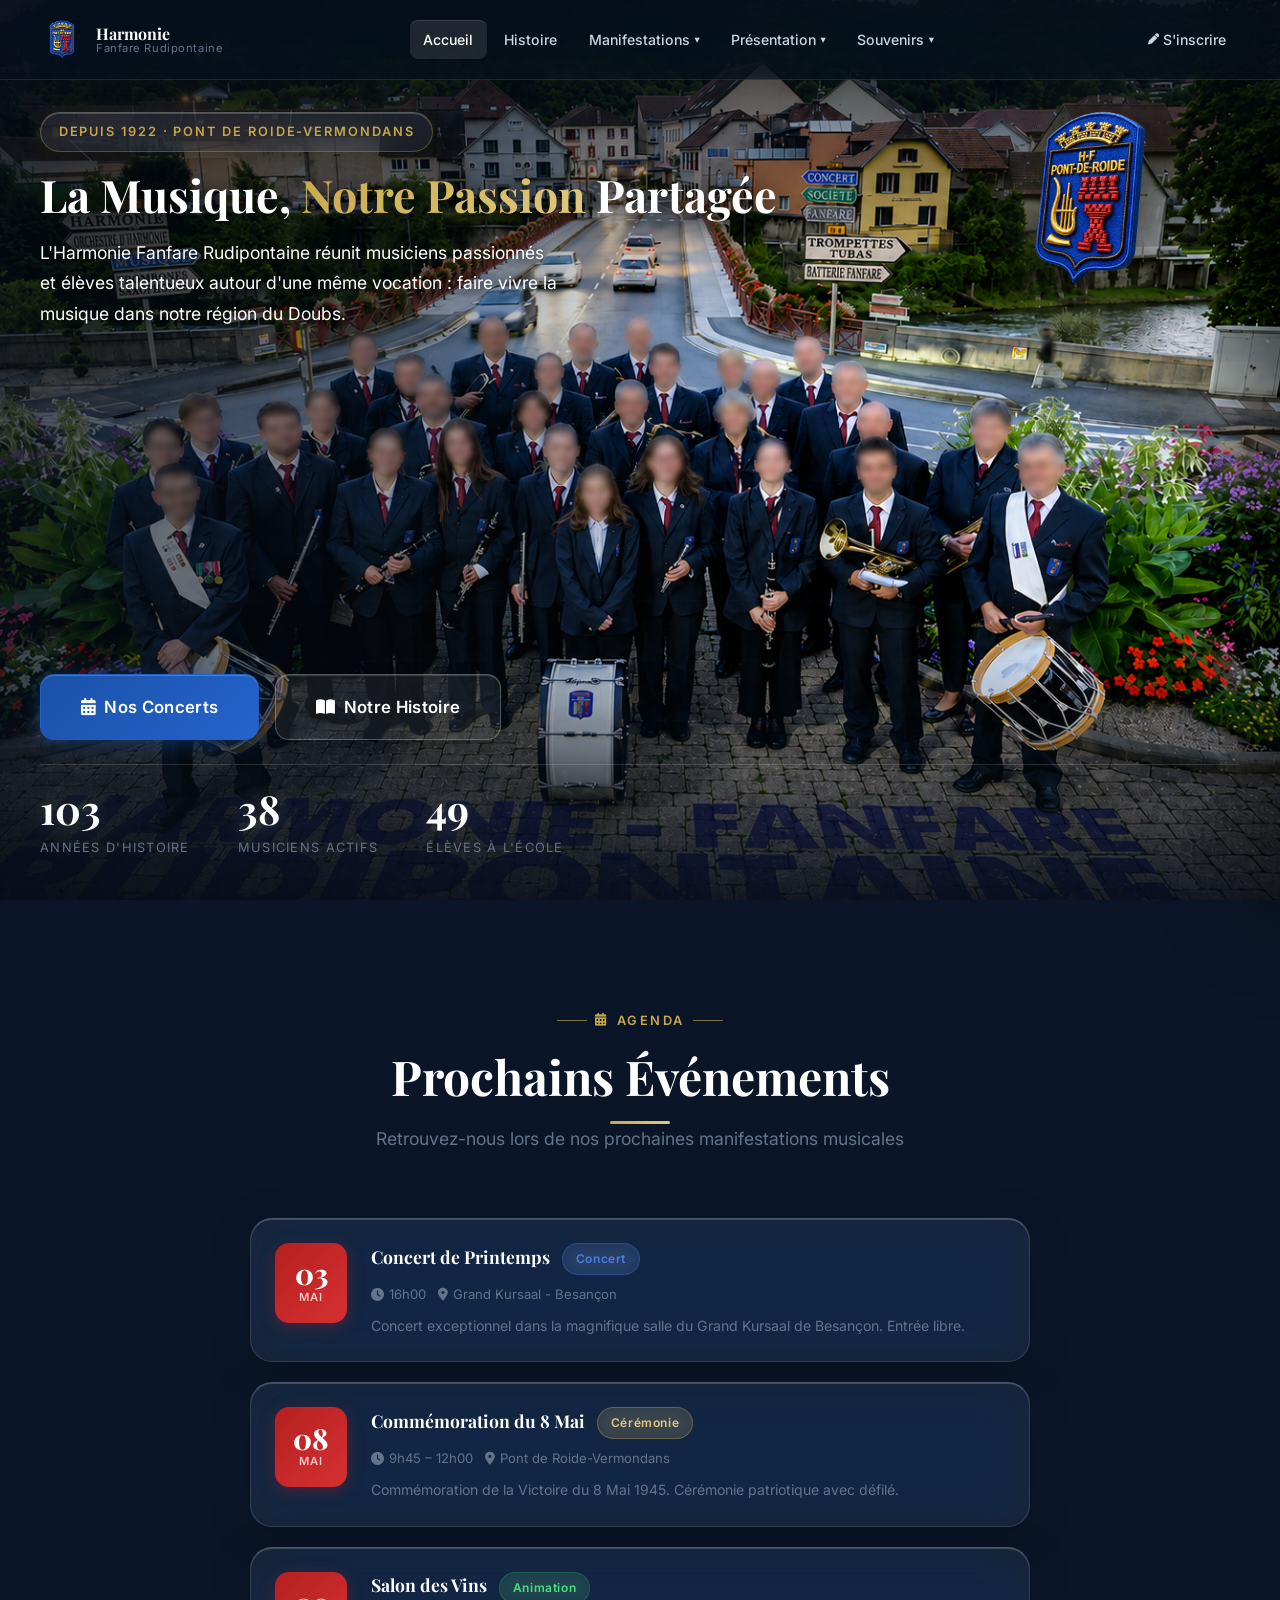
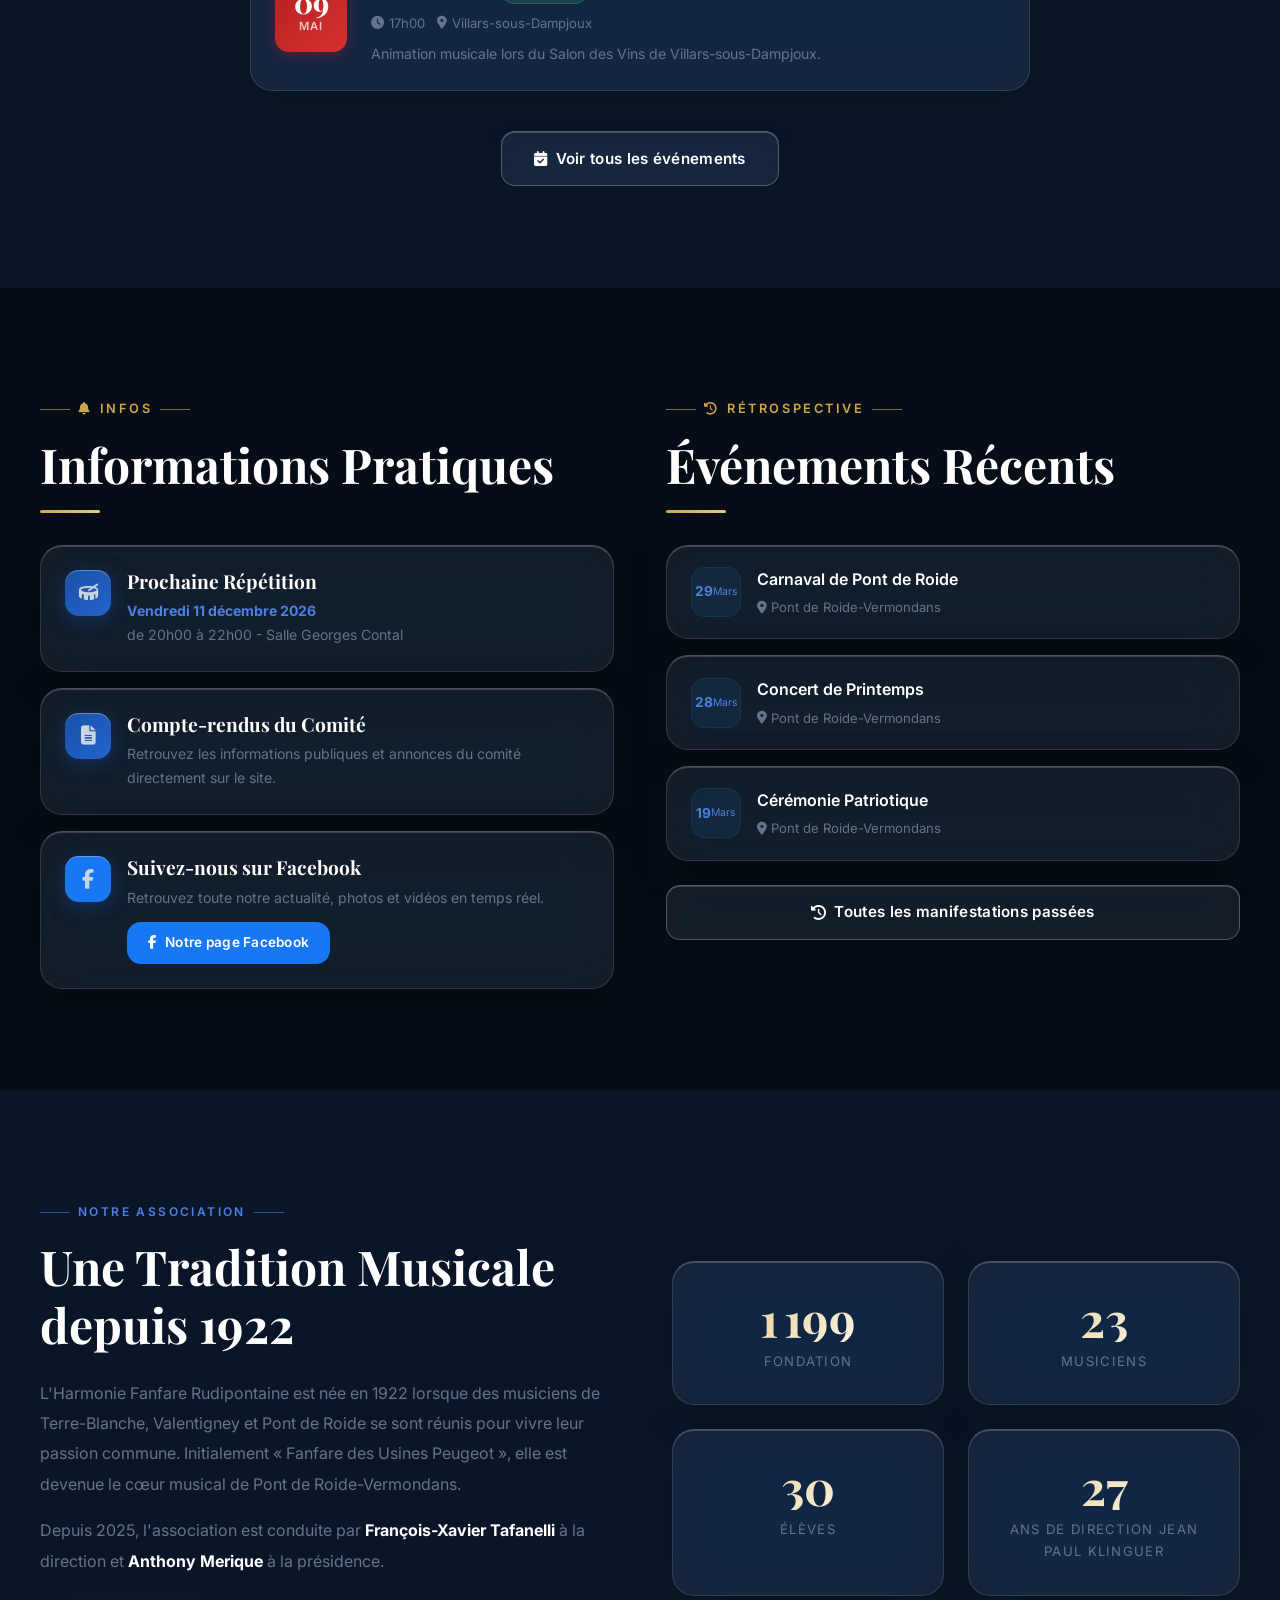
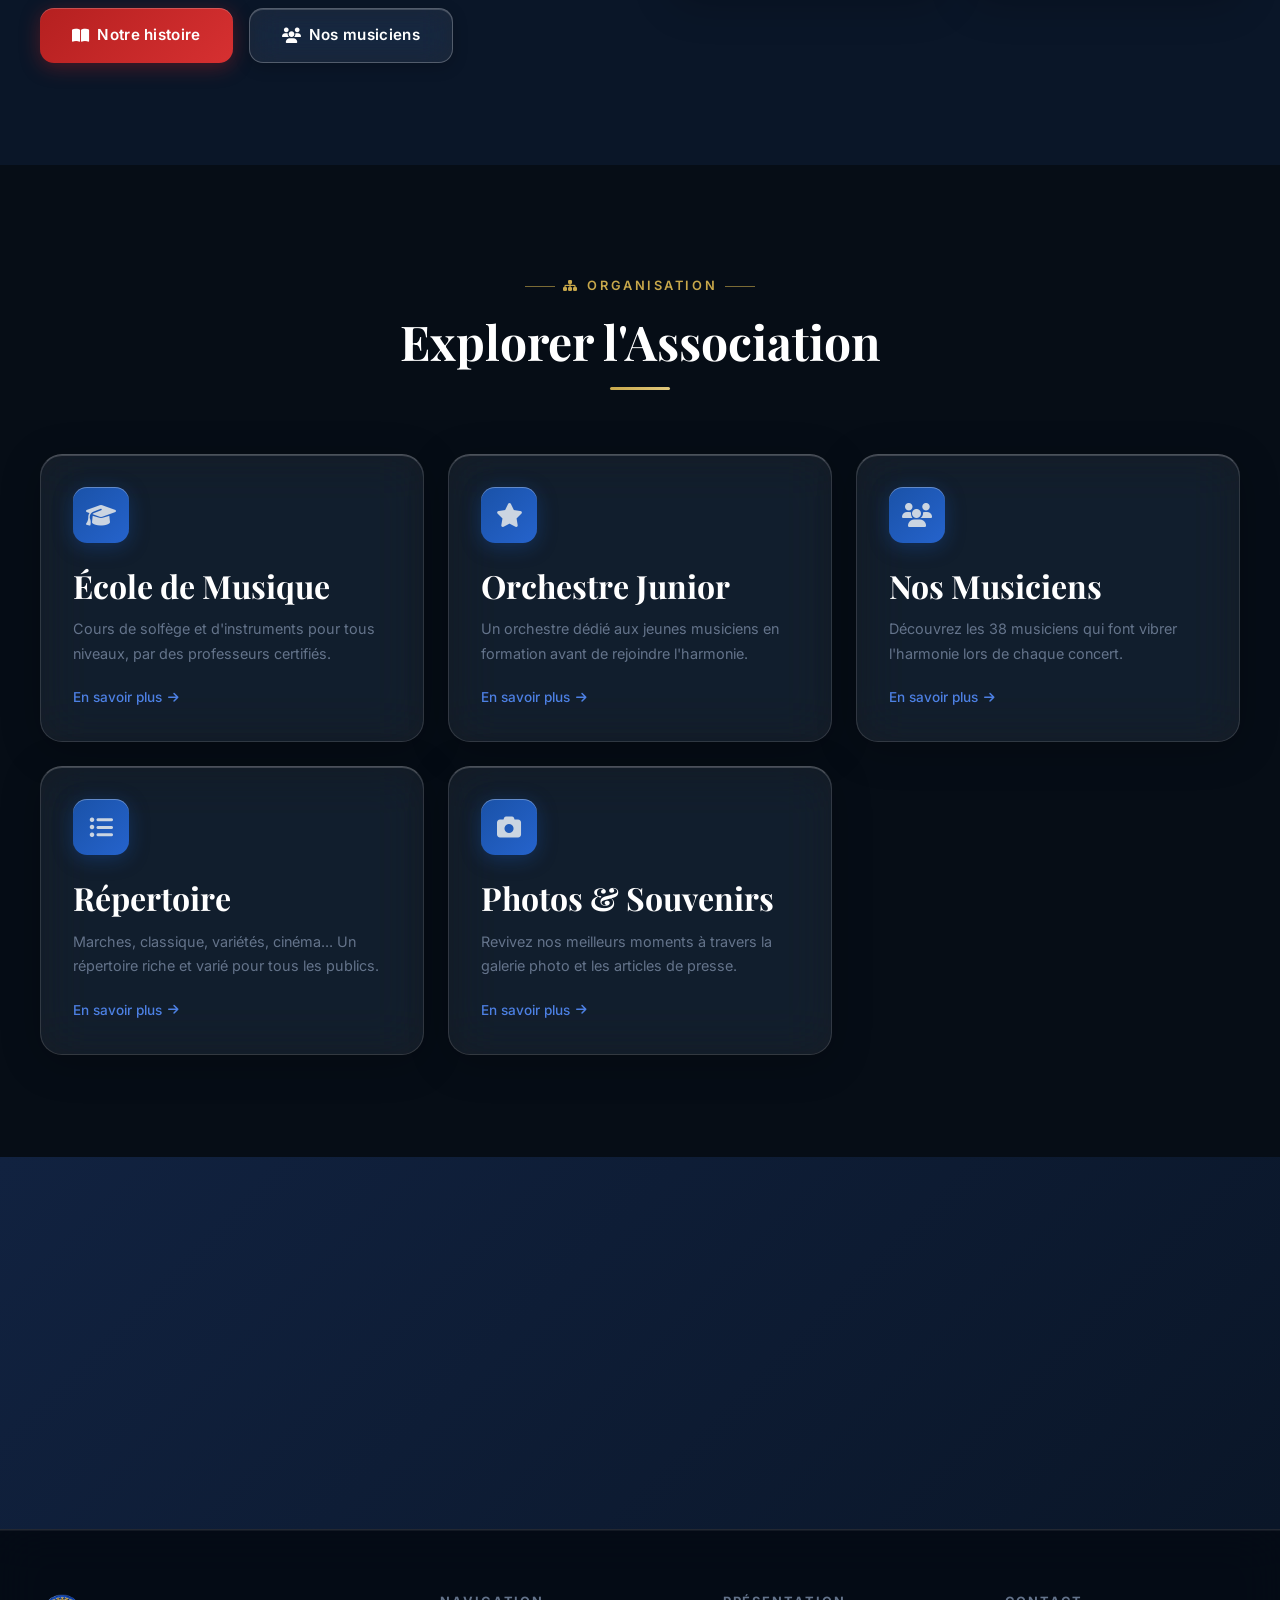
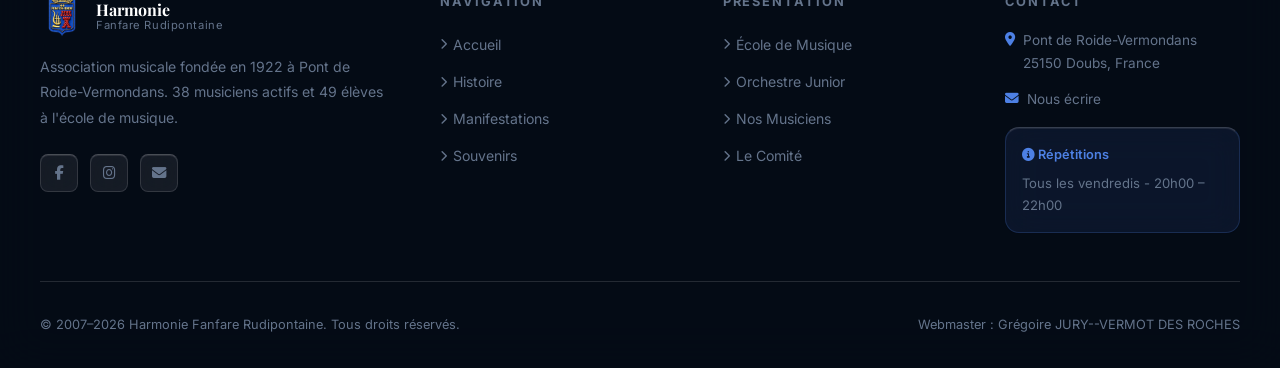
==== commit 9534ec9d: "Mise à jour des fichiers" ====
--- a/index.html
+++ b/index.html
@@ -3,7 +3,7 @@
 <head>
   <meta charset="UTF-8">
   <meta name="viewport" content="width=device-width, initial-scale=1.0">
-  <title>Harmonie Fanfare Rudipontaine — Pont de Roide</title>
+  <title>Harmonie Fanfare Rudipontaine - Pont de Roide</title>
   <meta name="description" content="Site officiel de l'Harmonie Fanfare Rudipontaine de Pont de Roide-Vermondans. Concerts, école de musique, actualités.">
   <link rel="preconnect" href="https://fonts.googleapis.com">
   <link rel="preconnect" href="https://fonts.gstatic.com" crossorigin>
@@ -11,25 +11,64 @@
   <link rel="stylesheet" href="https://cdnjs.cloudflare.com/ajax/libs/font-awesome/6.5.0/css/all.min.css">
   <link rel="stylesheet" href="css/style.css">
   <style>
+    /* Logo 3D flottant dans le hero */
+    .hero-logo-3d {
+      position: absolute;
+      right: 8%;
+      top: 12%;
+      width: clamp(130px, 14vw, 210px);
+      z-index: 2;
+      pointer-events: none;
+      filter: drop-shadow(0 16px 36px rgba(0,0,0,0.6)) drop-shadow(0 0 48px rgba(200,168,75,0.18));
+      animation: logo3d-float 6s ease-in-out infinite, logo3d-fadein 1s cubic-bezier(0.34,1.56,0.64,1) both;
+      animation-delay: 0s, 0.4s;
+    }
+    .hero-logo-3d img {
+      width: 100%;
+      display: block;
+    }
+    @keyframes logo3d-float {
+      0%, 100% { transform: translateY(0px) rotate(0deg); }
+      50%       { transform: translateY(-12px) rotate(0.5deg); }
+    }
+    @keyframes logo3d-fadein {
+      from { opacity: 0; transform: translateY(20px) scale(0.92); }
+      to   { opacity: 1; transform: translateY(0) scale(1); }
+    }
+    @media(max-width:1024px) {
+      .hero-logo-3d { display: none; }
+    }
+    /* Entrée hero content */
+    .hero h1 { animation: hero-slide-up 0.7s cubic-bezier(0.34,1.2,0.64,1) 0.1s both; }
+    .hero p   { animation: hero-slide-up 0.7s cubic-bezier(0.34,1.2,0.64,1) 0.2s both; }
+    .hero-actions { animation: hero-slide-up 0.7s cubic-bezier(0.34,1.2,0.64,1) 0.3s both; }
+    .hero-stats { animation: hero-slide-up 0.65s cubic-bezier(0.34,1.2,0.64,1) 0.4s both; }
+    @keyframes hero-slide-up {
+      from { opacity: 0; transform: translateY(22px); }
+      to   { opacity: 1; transform: translateY(0); }
+    }
+
     /* Hero avec photo de groupe */
     .hero-photo {
       position: absolute;
       inset: 0;
       background:
-        linear-gradient(to right,
-          rgba(6,13,22,0.78) 0%,
-          rgba(6,13,22,0.65) 35%,
-          rgba(6,13,22,0.35) 60%,
-          rgba(6,13,22,0.12) 100%),
-        url('images/groupe.png') center center / cover no-repeat;
+        /* vignette gauche légère pour lisibilité du texte */
+        linear-gradient(to right, rgba(6,13,22,0.72) 0%, rgba(6,13,22,0.35) 35%, transparent 60%),
+        /* vignette haut pour la navbar */
+        linear-gradient(to bottom, rgba(6,13,22,0.80) 0%, transparent 28%),
+        /* vignette bas pour les stats */
+        linear-gradient(to top, rgba(6,13,22,0.88) 0%, transparent 28%),
+        url('images/groupe.png') center top / cover no-repeat;
     }
     @media(max-width:768px) {
       .hero-photo {
         background:
           linear-gradient(to bottom,
-            rgba(6,13,22,0.75) 0%,
-            rgba(6,13,22,0.82) 100%),
-          url('images/groupe.png') center top / cover no-repeat;
+            rgba(6,13,22,0.72) 0%,
+            rgba(6,13,22,0.55) 45%,
+            rgba(6,13,22,0.78) 100%),
+          url('images/groupe.png') 60% top / cover no-repeat;
       }
     }
   </style>
@@ -47,18 +86,17 @@
   <div class="hero-grid"></div>
   <div class="hero-particles"></div>
 
+  <div class="hero-logo-3d">
+    <img src="images/logo3d1.png" alt="Emblème H·F Pont-de-Roide">
+  </div>
+
   <div class="container">
     <div class="hero-content">
       <div class="hero-eyebrow">
-        <i class="fa-solid fa-music"></i>
         Depuis 1922 · Pont de Roide-Vermondans
       </div>
 
-      <h1>
-        La Musique,<br>
-        <span class="highlight">Notre Passion</span><br>
-        Partagée
-      </h1>
+      <h1>La Musique, <span class="highlight">Notre Passion</span> Partagée</h1>
 
       <p>
         L'Harmonie Fanfare Rudipontaine réunit musiciens passionnés et élèves talentueux
@@ -117,7 +155,7 @@
           </div>
           <div class="event-meta">
             <span><i class="fa-solid fa-clock"></i> 16h00</span>
-            <span><i class="fa-solid fa-location-dot"></i> Grand Kursaal — Besançon</span>
+            <span><i class="fa-solid fa-location-dot"></i> Grand Kursaal - Besançon</span>
           </div>
           <p style="margin:0;font-size:.88rem;color:var(--c-text-muted)">
             Concert exceptionnel dans la magnifique salle du Grand Kursaal de Besançon. Entrée libre.
@@ -195,7 +233,7 @@
                 <h4 style="margin-bottom:.4rem">Prochaine Répétition</h4>
                 <p style="margin:0;font-size:.88rem;color:var(--c-text-muted)">
                   <strong id="prochain-vendredi" style="color:var(--c-accent)">Vendredi 08 Mai 2026</strong><br>
-                  de 20h00 à 22h00 — Salle Georges Contal
+                  de 20h00 à 22h00 - Salle Georges Contal
                 </p>
               </div>
             </div>
@@ -204,11 +242,10 @@
             <div style="display:flex;gap:1rem;align-items:flex-start">
               <div class="card-icon" style="margin:0;width:46px;height:46px;font-size:1.2rem;flex-shrink:0"><i class="fa-solid fa-file-lines"></i></div>
               <div>
-                <h4 style="margin-bottom:.4rem">Compte-rendu du Comité</h4>
-                <p style="margin:0;font-size:.88rem;color:var(--c-text-muted)">Le dernier compte-rendu de réunion est disponible dans l'espace membres.</p>
-                <a href="pages-membres.html" class="btn btn-outline btn-sm" style="margin-top:.75rem">
-                  <i class="fa-solid fa-lock"></i> Accès Membres
-                </a>
+                <h4 style="margin-bottom:.4rem">Compte-rendus du Comité</h4>
+                <p style="margin:0;font-size:.88rem;color:var(--c-text-muted)">
+                  Retrouvez les informations publiques et annonces du comité directement sur le site.
+                </p>
               </div>
             </div>
           </div>
@@ -322,7 +359,7 @@
           </div>
           <div class="stat-card">
             <div class="num" data-count="44">44</div>
-            <div class="label">Ans de Direction J-P.K.</div>
+            <div class="label">Ans de Direction Jean Paul Klinguer</div>
           </div>
         </div>
       </div>
@@ -371,12 +408,7 @@
         <p style="color:var(--c-text-muted);font-size:.9rem;margin:0">Revivez nos meilleurs moments à travers la galerie photo et les articles de presse.</p>
         <div style="margin-top:1.25rem;display:flex;align-items:center;gap:.4rem;font-size:.85rem;color:var(--c-accent);font-weight:500">En savoir plus <i class="fa-solid fa-arrow-right" style="font-size:.75rem"></i></div>
       </a>
-      <a href="livre-or.html" class="card" style="display:block;text-decoration:none" data-aos data-aos-delay="300">
-        <div class="card-icon" style="background:linear-gradient(135deg,var(--c-gold),var(--c-gold-light))"><i class="fa-solid fa-pen-nib"></i></div>
-        <h3 style="margin-bottom:.75rem">Livre d'Or</h3>
-        <p style="color:var(--c-text-muted);font-size:.9rem;margin:0">Partagez vos impressions après un concert ou une manifestation.</p>
-        <div style="margin-top:1.25rem;display:flex;align-items:center;gap:.4rem;font-size:.85rem;color:var(--c-gold);font-weight:500">Laisser un message <i class="fa-solid fa-arrow-right" style="font-size:.75rem"></i></div>
-      </a>
+
     </div>
   </div>
 </section>
--- a/css/style.css
+++ b/css/style.css
@@ -1,5 +1,5 @@
 /* ============================================================
-   Harmonie Fanfare Rudipontaine — Design System
+   Harmonie Fanfare Rudipontaine - Design System
    ============================================================ */
 
 /* ── Variables ── */
@@ -19,22 +19,28 @@
   --c-off-white:   #EEF2F7;
   --c-text:        #CBD5E1;
   --c-text-muted:  #64748B;
-  --c-border:      rgba(255,255,255,0.08);
-  --c-glass:       rgba(14,30,54,0.7);
-  --c-glass-hover: rgba(20,45,80,0.85);
-
-  --radius-sm:  6px;
-  --radius-md:  12px;
-  --radius-lg:  20px;
-  --radius-xl:  32px;
-
-  --shadow-sm:  0 2px 8px rgba(0,0,0,0.3);
-  --shadow-md:  0 8px 32px rgba(0,0,0,0.4);
-  --shadow-lg:  0 20px 60px rgba(0,0,0,0.5);
-  --shadow-glow: 0 0 40px rgba(200,168,75,0.12);
+  --c-border:           rgba(255,255,255,0.13);
+  --c-glass:            rgba(255,255,255,0.065);
+  --c-glass-hover:      rgba(255,255,255,0.12);
+  --c-glass-border:     rgba(255,255,255,0.18);
+  --c-glass-highlight:  rgba(255,255,255,0.24);
+
+  --radius-sm:  8px;
+  --radius-md:  14px;
+  --radius-lg:  22px;
+  --radius-xl:  34px;
+
+  --shadow-sm:   0 2px 10px rgba(0,0,0,0.18);
+  --shadow-md:   0 8px 32px rgba(0,0,0,0.28);
+  --shadow-lg:   0 20px 64px rgba(0,0,0,0.38);
+  --shadow-glow: 0 0 48px rgba(200,168,75,0.2);
+  --shadow-glass: 0 8px 40px rgba(0,0,0,0.22), inset 0 1px 0 rgba(255,255,255,0.18);
+  --shadow-glass-hover: 0 20px 60px rgba(0,0,0,0.32), inset 0 1px 0 rgba(255,255,255,0.25);
 
   --transition: 0.3s cubic-bezier(0.4,0,0.2,1);
   --transition-slow: 0.6s cubic-bezier(0.4,0,0.2,1);
+  --transition-spring: 0.5s cubic-bezier(0.34,1.56,0.64,1);
+  --transition-glass: 0.4s cubic-bezier(0.4,0,0.2,1);
 
   --font-sans: 'Inter', system-ui, -apple-system, sans-serif;
   --font-display: 'Playfair Display', Georgia, serif;
@@ -56,6 +62,19 @@
   color: var(--c-text);
   line-height: 1.7;
   overflow-x: hidden;
+}
+
+/* Ambient glow layer derrière tout le contenu */
+body::before {
+  content: '';
+  position: fixed;
+  inset: 0;
+  z-index: -1;
+  background:
+    radial-gradient(ellipse 60% 40% at 15% 20%, rgba(77,128,228,0.07) 0%, transparent 70%),
+    radial-gradient(ellipse 50% 35% at 85% 75%, rgba(200,168,75,0.06) 0%, transparent 65%),
+    radial-gradient(ellipse 40% 50% at 50% 50%, rgba(29,111,164,0.04) 0%, transparent 80%);
+  pointer-events: none;
 }
 
 img { max-width: 100%; display: block; }
@@ -174,55 +193,74 @@
   letter-spacing: 0.02em;
   cursor: pointer;
   border: none;
-  transition: var(--transition);
+  transition: transform var(--transition-spring), box-shadow var(--transition), background var(--transition);
   font-family: var(--font-sans);
   white-space: nowrap;
+  position: relative;
+  overflow: hidden;
+}
+
+/* Shimmer sweep on hover */
+.btn::after {
+  content: '';
+  position: absolute;
+  inset: 0;
+  background: linear-gradient(105deg, transparent 30%, rgba(255,255,255,0.28) 50%, transparent 70%);
+  transform: translateX(-100%) skewX(-15deg);
+  transition: none;
+  pointer-events: none;
+}
+.btn:hover::after {
+  animation: btn-shimmer 0.55s ease forwards;
 }
 
 .btn-primary {
   background: linear-gradient(135deg, var(--c-crimson), var(--c-crimson-light));
   color: var(--c-white);
-  box-shadow: 0 4px 20px rgba(181,32,32,0.4);
+  box-shadow: 0 4px 20px rgba(181,32,32,0.4), inset 0 1px 0 rgba(255,255,255,0.2);
 }
 .btn-primary:hover {
-  transform: translateY(-2px);
-  box-shadow: 0 8px 30px rgba(181,32,32,0.6);
+  transform: translateY(-3px) scale(1.02);
+  box-shadow: 0 12px 36px rgba(181,32,32,0.55), inset 0 1px 0 rgba(255,255,255,0.25);
   background: linear-gradient(135deg, var(--c-crimson-light), #e84040);
 }
 
 .btn-outline {
-  background: transparent;
+  background: rgba(255,255,255,0.07);
   color: var(--c-white);
-  border: 1.5px solid rgba(255,255,255,0.3);
-  backdrop-filter: blur(8px);
+  border: 1px solid rgba(255,255,255,0.25);
+  backdrop-filter: blur(16px) saturate(1.5);
+  -webkit-backdrop-filter: blur(16px) saturate(1.5);
+  box-shadow: inset 0 1px 0 rgba(255,255,255,0.18), 0 4px 16px rgba(0,0,0,0.2);
 }
 .btn-outline:hover {
-  background: rgba(255,255,255,0.08);
-  border-color: var(--c-accent);
-  color: var(--c-accent);
-  transform: translateY(-2px);
+  background: rgba(255,255,255,0.14);
+  border-color: rgba(255,255,255,0.4);
+  color: var(--c-white);
+  transform: translateY(-3px) scale(1.02);
+  box-shadow: inset 0 1px 0 rgba(255,255,255,0.28), 0 12px 32px rgba(0,0,0,0.3);
 }
 
 .btn-gold {
   background: linear-gradient(135deg, var(--c-gold), var(--c-gold-light));
   color: var(--c-dark);
   font-weight: 700;
-  box-shadow: 0 4px 20px rgba(200,168,75,0.3);
+  box-shadow: 0 4px 20px rgba(200,168,75,0.35), inset 0 1px 0 rgba(255,255,255,0.4);
 }
 .btn-gold:hover {
-  transform: translateY(-2px);
-  box-shadow: 0 8px 30px rgba(200,168,75,0.5);
+  transform: translateY(-3px) scale(1.02);
+  box-shadow: 0 12px 36px rgba(200,168,75,0.55), inset 0 1px 0 rgba(255,255,255,0.5);
 }
 
 .btn-blue {
   background: linear-gradient(135deg, var(--c-blue), var(--c-blue-light));
   color: var(--c-white);
-  box-shadow: 0 4px 20px rgba(26,82,168,0.45);
+  box-shadow: 0 4px 20px rgba(26,82,168,0.45), inset 0 1px 0 rgba(255,255,255,0.2);
   border: 1px solid rgba(37,99,204,0.4);
 }
 .btn-blue:hover {
-  transform: translateY(-2px);
-  box-shadow: 0 8px 30px rgba(26,82,168,0.65);
+  transform: translateY(-3px) scale(1.02);
+  box-shadow: 0 12px 36px rgba(26,82,168,0.6), inset 0 1px 0 rgba(255,255,255,0.28);
   background: linear-gradient(135deg, var(--c-blue-light), #3b7aee);
 }
 
@@ -233,17 +271,21 @@
 .card {
   background: var(--c-glass);
   border: 1px solid var(--c-border);
+  border-top: 1px solid var(--c-glass-highlight);
   border-radius: var(--radius-lg);
   padding: 2rem;
-  transition: var(--transition);
-  backdrop-filter: blur(12px);
+  transition: transform var(--transition-spring), box-shadow var(--transition-glass), background var(--transition-glass), border-color var(--transition-glass);
+  backdrop-filter: blur(24px) saturate(1.8);
+  -webkit-backdrop-filter: blur(24px) saturate(1.8);
+  box-shadow: var(--shadow-glass);
 }
 
 .card:hover {
   background: var(--c-glass-hover);
-  border-color: rgba(200,168,75,0.2);
-  transform: translateY(-4px);
-  box-shadow: var(--shadow-md), var(--shadow-glow);
+  border-color: rgba(200,168,75,0.25);
+  border-top-color: rgba(255,255,255,0.32);
+  transform: translateY(-6px);
+  box-shadow: var(--shadow-glass-hover), 0 0 48px rgba(200,168,75,0.1);
 }
 
 .card-icon {
@@ -257,6 +299,12 @@
   font-size: 1.5rem;
   margin-bottom: 1.5rem;
   flex-shrink: 0;
+  box-shadow: 0 4px 20px rgba(26,82,168,0.4), inset 0 1px 0 rgba(255,255,255,0.3);
+  transition: transform var(--transition-spring), box-shadow var(--transition);
+}
+.card:hover .card-icon {
+  transform: scale(1.1) rotate(3deg);
+  box-shadow: 0 8px 32px rgba(26,82,168,0.6), inset 0 1px 0 rgba(255,255,255,0.4);
 }
 
 /* ── Tags / Badges ── */
@@ -271,10 +319,10 @@
   letter-spacing: 0.05em;
 }
 
-.badge-blue  { background: rgba(26,82,168,0.25); color: var(--c-accent); border: 1px solid rgba(77,128,228,0.25); }
-.badge-gold  { background: rgba(200,168,75,0.2); color: var(--c-gold-light); border: 1px solid rgba(200,168,75,0.3); }
-.badge-green { background: rgba(34,197,94,0.15); color: #4ade80; border: 1px solid rgba(34,197,94,0.2); }
-.badge-red   { background: rgba(181,32,32,0.2); color: #e87e7e; border: 1px solid rgba(181,32,32,0.3); }
+.badge-blue  { background: rgba(77,128,228,0.15); color: var(--c-accent); border: 1px solid rgba(77,128,228,0.3); backdrop-filter: blur(8px); }
+.badge-gold  { background: rgba(200,168,75,0.15); color: var(--c-gold-light); border: 1px solid rgba(200,168,75,0.35); backdrop-filter: blur(8px); }
+.badge-green { background: rgba(34,197,94,0.12); color: #4ade80; border: 1px solid rgba(34,197,94,0.28); backdrop-filter: blur(8px); }
+.badge-red   { background: rgba(181,32,32,0.15); color: #e87e7e; border: 1px solid rgba(181,32,32,0.32); backdrop-filter: blur(8px); }
 
 /* ── Navigation ── */
 .navbar {
@@ -286,14 +334,19 @@
   height: var(--nav-h);
   display: flex;
   align-items: center;
-  transition: var(--transition);
+  background: rgba(8,16,32,0.42);
+  backdrop-filter: blur(32px) saturate(1.8);
+  -webkit-backdrop-filter: blur(32px) saturate(1.8);
+  border-bottom: 1px solid rgba(255,255,255,0.10);
+  transition: background var(--transition-glass), backdrop-filter var(--transition-glass), border-color var(--transition-glass), box-shadow var(--transition-glass);
 }
 
 .navbar.scrolled {
-  background: rgba(6,13,22,0.95);
-  backdrop-filter: blur(20px);
-  border-bottom: 1px solid var(--c-border);
-  box-shadow: var(--shadow-md);
+  background: rgba(6,13,22,0.78);
+  backdrop-filter: blur(48px) saturate(2.2);
+  -webkit-backdrop-filter: blur(48px) saturate(2.2);
+  border-bottom: 1px solid rgba(255,255,255,0.15);
+  box-shadow: 0 1px 48px rgba(0,0,0,0.5), inset 0 -1px 0 rgba(255,255,255,0.06);
 }
 
 .nav-inner {
@@ -366,7 +419,8 @@
 .nav-link:hover,
 .nav-link.active {
   color: var(--c-white);
-  background: rgba(255,255,255,0.06);
+  background: rgba(255,255,255,0.10);
+  box-shadow: inset 0 1px 0 rgba(255,255,255,0.12);
 }
 
 .nav-link .arrow {
@@ -374,44 +428,39 @@
   transition: transform var(--transition);
 }
 
-.nav-item:hover .arrow { transform: rotate(180deg); }
+.nav-item.dropdown-open .arrow { transform: rotate(180deg); }
 
 /* Dropdown */
 .nav-dropdown {
   position: absolute;
-  /* top: 100% sans gap — le padding-top crée l'espace visuel
-     tout en gardant la zone de survol continue (pas de "trou") */
-  top: 100%;
+  top: calc(100% + 8px);
   left: 50%;
-  transform: translateX(-50%) translateY(-8px);
+  transform: translateX(-50%) translateY(-6px) scale(0.97);
   min-width: 220px;
-  background: rgba(10,22,40,0.97);
-  backdrop-filter: blur(20px);
-  border: 1px solid var(--c-border);
+  background: rgba(12,22,44,0.78);
+  backdrop-filter: blur(40px) saturate(2);
+  -webkit-backdrop-filter: blur(40px) saturate(2);
+  border: 1px solid rgba(255,255,255,0.14);
+  border-top: 1px solid rgba(255,255,255,0.24);
   border-radius: var(--radius-md);
-  /* padding-top : espace visuel entre navbar et dropdown */
   padding: 0.5rem;
-  padding-top: 0.75rem;
   opacity: 0;
   pointer-events: none;
-  /* Délai de 200ms à la disparition pour laisser le temps
-     de déplacer la souris de la navbar vers le menu */
-  transition: opacity 0.25s ease 0.18s, transform 0.25s ease 0.18s;
-  box-shadow: var(--shadow-lg);
-}
-
-.nav-item:hover .nav-dropdown {
+  transition: opacity 0.22s ease, transform 0.22s cubic-bezier(0.34,1.56,0.64,1);
+  box-shadow: 0 24px 64px rgba(0,0,0,0.45), inset 0 1px 0 rgba(255,255,255,0.18);
+}
+
+.nav-item.dropdown-open .nav-dropdown {
   opacity: 1;
   pointer-events: auto;
-  transform: translateX(-50%) translateY(0);
-  /* Apparition immédiate, pas de délai */
-  transition-delay: 0s;
+  transform: translateX(-50%) translateY(0) scale(1);
 }
 
 .nav-dropdown a {
   display: flex;
   align-items: center;
   gap: 0.6rem;
+  border-radius: var(--radius-sm);
   padding: 0.6rem 0.9rem;
   border-radius: var(--radius-sm);
   font-size: 0.87rem;
@@ -420,7 +469,7 @@
 }
 
 .nav-dropdown a:hover {
-  background: rgba(200,168,75,0.1);
+  background: rgba(255,255,255,0.09);
   color: var(--c-gold);
 }
 
@@ -432,71 +481,198 @@
   gap: 0.75rem;
 }
 
+/* ── Hamburger button ── */
 .nav-burger {
   display: none;
   flex-direction: column;
+  justify-content: center;
+  align-items: center;
+  width: 44px;
+  height: 44px;
   gap: 5px;
   cursor: pointer;
-  padding: 0.5rem;
-  border-radius: var(--radius-sm);
-  transition: var(--transition);
-}
-
+  border-radius: 12px;
+  background: rgba(255,255,255,0.08);
+  border: 1px solid rgba(255,255,255,0.14);
+  border-top: 1px solid rgba(255,255,255,0.24);
+  backdrop-filter: blur(16px);
+  transition: background var(--transition), border-color var(--transition), transform var(--transition-spring), box-shadow var(--transition);
+  flex-shrink: 0;
+  box-shadow: inset 0 1px 0 rgba(255,255,255,0.15), 0 2px 8px rgba(0,0,0,0.2);
+}
+.nav-burger:hover {
+  background: rgba(255,255,255,0.15);
+  border-color: rgba(255,255,255,0.28);
+  transform: scale(1.05);
+  box-shadow: inset 0 1px 0 rgba(255,255,255,0.25), 0 4px 16px rgba(0,0,0,0.3);
+}
 .nav-burger span {
   display: block;
-  width: 24px;
   height: 2px;
   background: var(--c-white);
   border-radius: 2px;
-  transition: var(--transition);
-}
-
-.nav-burger.open span:nth-child(1) { transform: rotate(45deg) translate(5px,5px); }
+  transition: transform 0.32s cubic-bezier(0.23,1,0.32,1), opacity 0.22s ease, width 0.22s ease;
+  transform-origin: center;
+}
+.nav-burger span:nth-child(1) { width: 20px; }
+.nav-burger span:nth-child(2) { width: 13px; }
+.nav-burger span:nth-child(3) { width: 20px; }
+.nav-burger.open span:nth-child(1) { transform: rotate(45deg) translate(5px,5px); width: 20px; }
 .nav-burger.open span:nth-child(2) { opacity: 0; transform: scaleX(0); }
-.nav-burger.open span:nth-child(3) { transform: rotate(-45deg) translate(5px,-5px); }
-
-/* Mobile nav */
+.nav-burger.open span:nth-child(3) { transform: rotate(-45deg) translate(5px,-5px); width: 20px; }
+
+/* ── Mobile backdrop ── */
+.mobile-backdrop {
+  position: fixed;
+  inset: 0;
+  z-index: 998;
+  background: rgba(0,0,0,0);
+  backdrop-filter: blur(0px);
+  -webkit-backdrop-filter: blur(0px);
+  pointer-events: none;
+  transition: background 0.35s ease, backdrop-filter 0.35s ease;
+}
+.mobile-backdrop.open {
+  background: rgba(0,0,0,0.45);
+  backdrop-filter: blur(6px) saturate(0.8);
+  -webkit-backdrop-filter: blur(6px) saturate(0.8);
+  pointer-events: all;
+}
+
+/* ── Mobile nav panel ── */
 .mobile-nav {
   position: fixed;
-  inset: 0;
+  top: var(--nav-h);
+  right: 0;
+  bottom: 0;
   z-index: 999;
-  background: rgba(6,13,22,0.98);
-  backdrop-filter: blur(20px);
+  width: min(360px, 90vw);
+  background: rgba(8,16,34,0.72);
+  backdrop-filter: blur(48px) saturate(2.2);
+  -webkit-backdrop-filter: blur(48px) saturate(2.2);
+  border-left: 1px solid rgba(255,255,255,0.12);
+  border-left-top-color: rgba(255,255,255,0.22);
   display: flex;
   flex-direction: column;
+  transform: translateX(100%);
+  transition: transform 0.42s cubic-bezier(0.23,1,0.32,1);
+  box-shadow: -24px 0 80px rgba(0,0,0,0.5), inset 1px 0 0 rgba(255,255,255,0.1);
+  overflow: hidden;
+}
+.mobile-nav.open { transform: translateX(0); }
+
+/* Body */
+.mobile-nav-body {
+  flex: 1;
+  overflow-y: auto;
+  padding: 0.5rem 0 0.75rem;
+  overscroll-behavior: contain;
+  scrollbar-width: none;
+}
+.mobile-nav-body::-webkit-scrollbar { display: none; }
+
+/* Section labels */
+.mobile-nav-section-label {
+  font-size: 0.66rem;
+  font-weight: 600;
+  letter-spacing: 0.13em;
+  text-transform: uppercase;
+  color: var(--c-text-muted);
+  padding: 1rem 1.1rem 0.3rem;
+  opacity: 0.55;
+}
+
+/* Nav links */
+.mobile-nav-link {
+  display: flex;
+  align-items: center;
+  gap: 0.8rem;
+  padding: 0.55rem 1.1rem;
+  min-height: 50px;
+  color: var(--c-text);
+  text-decoration: none;
+  transition: background 0.15s ease;
+}
+.mobile-nav-link:hover { background: rgba(255,255,255,0.07); }
+.mobile-nav-link:active { background: rgba(255,255,255,0.11); }
+.mobile-nav-link.active { background: rgba(255,255,255,0.09); }
+.mobile-nav-link.active .mnl-label { color: var(--c-accent); font-weight: 600; }
+.mobile-nav-link.active .mnl-arrow { color: var(--c-accent); opacity: 0.7; }
+
+/* Icon chips */
+.mnl-icon {
+  width: 34px;
+  height: 34px;
+  border-radius: 9px;
+  display: flex;
   align-items: center;
   justify-content: center;
-  gap: 0.5rem;
-  transform: translateX(100%);
-  transition: var(--transition-slow);
-}
-
-.mobile-nav.open { transform: translateX(0); }
-
-.mobile-nav a {
-  font-size: 1.4rem;
-  font-family: var(--font-display);
+  font-size: 0.82rem;
+  flex-shrink: 0;
+}
+.mnl-blue   { background: rgba(90,180,232,0.18);  color: #6ec3f0; border: 1px solid rgba(90,180,232,0.28); box-shadow: inset 0 1px 0 rgba(255,255,255,0.2); }
+.mnl-purple { background: rgba(160,110,240,0.18); color: #c4aaff; border: 1px solid rgba(160,110,240,0.28); box-shadow: inset 0 1px 0 rgba(255,255,255,0.2); }
+.mnl-green  { background: rgba(60,200,110,0.18);  color: #7ddca0; border: 1px solid rgba(60,200,110,0.28); box-shadow: inset 0 1px 0 rgba(255,255,255,0.2); }
+.mnl-gold   { background: rgba(220,180,80,0.18);  color: #e4be5e; border: 1px solid rgba(220,180,80,0.28); box-shadow: inset 0 1px 0 rgba(255,255,255,0.2); }
+.mnl-orange { background: rgba(240,130,60,0.18);  color: #f0a070; border: 1px solid rgba(240,130,60,0.28); box-shadow: inset 0 1px 0 rgba(255,255,255,0.2); }
+.mnl-teal   { background: rgba(40,210,195,0.18);  color: #5cddd6; border: 1px solid rgba(40,210,195,0.28); box-shadow: inset 0 1px 0 rgba(255,255,255,0.2); }
+.mnl-pink   { background: rgba(230,80,130,0.18);  color: #f090b8; border: 1px solid rgba(230,80,130,0.28); box-shadow: inset 0 1px 0 rgba(255,255,255,0.2); }
+.mnl-gray   { background: rgba(150,170,200,0.13); color: #a0b8d0; border: 1px solid rgba(150,170,200,0.2);  box-shadow: inset 0 1px 0 rgba(255,255,255,0.15); }
+
+.mnl-label {
+  flex: 1;
+  font-size: 0.93rem;
+  font-weight: 500;
   color: var(--c-text);
-  padding: 0.75rem 2rem;
-  border-radius: var(--radius-md);
-  transition: var(--transition);
-  text-align: center;
-}
-
-.mobile-nav a:hover { color: var(--c-gold); background: rgba(200,168,75,0.08); }
-
-.mobile-nav-sub {
-  display: flex;
-  flex-direction: column;
-  align-items: center;
-  gap: 0.25rem;
-  padding-left: 1.5rem;
-}
-
-.mobile-nav-sub a {
-  font-size: 1rem;
-  font-family: var(--font-sans);
+  line-height: 1;
+}
+.mnl-arrow {
+  font-size: 0.58rem;
+  color: rgba(255,255,255,0.18);
+  transition: transform 0.18s ease, color 0.18s;
+  flex-shrink: 0;
+}
+.mobile-nav-link:hover .mnl-arrow {
+  transform: translateX(2px);
+  color: rgba(255,255,255,0.38);
+}
+
+/* Footer */
+.mobile-nav-footer {
+  flex-shrink: 0;
+  padding: 0.9rem 1.1rem 1.4rem;
+  border-top: 1px solid rgba(255,255,255,0.12);
+  background: rgba(255,255,255,0.025);
+}
+.mobile-nav-socials {
+  display: flex;
+  gap: 0.6rem;
+  margin-bottom: 0.7rem;
+}
+.mobile-nav-socials a {
+  width: 36px;
+  height: 36px;
+  display: flex;
+  align-items: center;
+  justify-content: center;
+  background: rgba(255,255,255,0.05);
+  border: 1px solid rgba(255,255,255,0.09);
+  border-radius: 10px;
   color: var(--c-text-muted);
+  text-decoration: none;
+  font-size: 0.85rem;
+  transition: background 0.18s, color 0.18s, border-color 0.18s;
+}
+.mobile-nav-socials a:hover {
+  background: rgba(29,111,164,0.2);
+  color: var(--c-accent);
+  border-color: rgba(29,111,164,0.3);
+}
+.mobile-nav-copyright {
+  font-size: 0.68rem;
+  color: var(--c-text-muted);
+  opacity: 0.45;
+  margin: 0;
 }
 
 /* ── Hero ── */
@@ -504,8 +680,19 @@
   position: relative;
   min-height: 100vh;
   display: flex;
-  align-items: center;
+  align-items: stretch;
   overflow: hidden;
+  padding-top: calc(var(--nav-h) + 2rem);
+  padding-bottom: 2.5rem;
+}
+
+.hero > .container {
+  display: flex;
+  flex-direction: column;
+  flex: 1;
+  align-self: stretch;
+  position: relative;
+  z-index: 1;
 }
 
 .hero-bg {
@@ -525,12 +712,13 @@
 
 .hero-particle {
   position: absolute;
-  width: 2px;
-  height: 2px;
-  background: var(--c-accent);
+  width: 3px;
+  height: 3px;
+  background: var(--c-white);
   border-radius: 50%;
   animation: float-particle linear infinite;
   opacity: 0;
+  box-shadow: 0 0 6px 1px rgba(255,255,255,0.5);
 }
 
 @keyframes float-particle {
@@ -551,29 +739,43 @@
 }
 
 .hero-content {
-  position: relative;
-  z-index: 1;
-  max-width: 750px;
-}
+  display: flex;
+  flex-direction: column;
+  flex: 1;
+  min-width: 0;
+}
+
 
 .hero-eyebrow {
   display: inline-flex;
+  align-self: flex-start;
   align-items: center;
   gap: 0.75rem;
   font-size: 0.8rem;
   font-weight: 600;
-  letter-spacing: 0.25em;
+  letter-spacing: 0.15em;
   text-transform: uppercase;
   color: var(--c-gold);
-  margin-bottom: 1.5rem;
-  padding: 0.5rem 1rem;
-  background: rgba(200,168,75,0.08);
-  border: 1px solid rgba(200,168,75,0.3);
+  margin-bottom: 1rem;
+  padding: 0.5rem 1.1rem;
+  background: rgba(255,255,255,0.07);
+  border: 1px solid rgba(200,168,75,0.35);
+  border-top: 1px solid rgba(255,255,255,0.25);
   border-radius: 100px;
+  backdrop-filter: blur(20px) saturate(1.8);
+  -webkit-backdrop-filter: blur(20px) saturate(1.8);
+  white-space: nowrap;
+  box-shadow: 0 4px 20px rgba(0,0,0,0.3), inset 0 1px 0 rgba(255,255,255,0.18), 0 0 24px rgba(200,168,75,0.12);
+  animation: scale-in 0.6s cubic-bezier(0.34,1.56,0.64,1) both;
 }
 
 .hero h1 {
-  margin-bottom: 1.5rem;
+  margin-bottom: 1rem;
+  font-size: clamp(1.4rem, 3.5vw, 3.2rem);
+  white-space: nowrap;
+  overflow: hidden;
+  text-overflow: clip;
+  filter: drop-shadow(0 2px 12px rgba(0,0,0,0.95)) drop-shadow(0 4px 32px rgba(0,0,0,0.75));
 }
 
 .hero h1 .highlight {
@@ -584,21 +786,27 @@
 }
 
 .hero p {
-  font-size: clamp(1rem, 2vw, 1.2rem);
-  color: var(--c-text);
-  margin-bottom: 2.5rem;
-  max-width: 560px;
-  line-height: 1.8;
-}
-
-.hero-actions { display: flex; gap: 1rem; flex-wrap: wrap; }
+  font-size: clamp(0.95rem, 1.5vw, 1.1rem);
+  color: var(--c-white);
+  margin-bottom: 2rem;
+  max-width: 520px;
+  line-height: 1.75;
+  text-shadow: 0 1px 12px rgba(0,0,0,0.95), 0 2px 24px rgba(0,0,0,0.8);
+}
+
+.hero-actions {
+  display: flex;
+  gap: 1rem;
+  flex-wrap: wrap;
+  margin-top: auto;
+}
 
 .hero-stats {
   display: flex;
   gap: 3rem;
-  margin-top: 4rem;
-  padding-top: 2rem;
-  border-top: 1px solid var(--c-border);
+  margin-top: 1.5rem;
+  padding-top: 1.5rem;
+  border-top: 1px solid rgba(255,255,255,0.15);
   flex-wrap: wrap;
 }
 
@@ -610,9 +818,10 @@
   color: var(--c-white);
   line-height: 1;
   margin-bottom: 0.25rem;
-}
-
-.hero-stat .num span { color: var(--c-gold); }
+  filter: drop-shadow(0 0 12px rgba(255,255,255,0.25));
+}
+
+.hero-stat .num span { color: var(--c-gold); filter: drop-shadow(0 0 10px rgba(200,168,75,0.5)); }
 
 .hero-stat .label {
   font-size: 0.8rem;
@@ -664,6 +873,11 @@
   padding: calc(var(--nav-h) + 4rem) 0 4rem;
   background: linear-gradient(160deg, var(--c-dark) 0%, var(--c-navy) 50%, var(--c-navy-mid) 100%);
   overflow: hidden;
+}
+.page-header::before {
+  background-image:
+    linear-gradient(rgba(255,255,255,0.04) 1px, transparent 1px),
+    linear-gradient(90deg, rgba(255,255,255,0.04) 1px, transparent 1px);
 }
 
 .page-header::before {
@@ -721,16 +935,21 @@
   gap: 1.5rem;
   background: var(--c-glass);
   border: 1px solid var(--c-border);
+  border-top: 1px solid var(--c-glass-highlight);
   border-radius: var(--radius-lg);
   padding: 1.5rem;
-  transition: var(--transition);
-  backdrop-filter: blur(12px);
+  transition: transform var(--transition-spring), box-shadow var(--transition-glass), background var(--transition-glass), border-color var(--transition-glass);
+  backdrop-filter: blur(24px) saturate(1.8);
+  -webkit-backdrop-filter: blur(24px) saturate(1.8);
+  box-shadow: var(--shadow-glass);
 }
 
 .event-card:hover {
+  background: var(--c-glass-hover);
   border-color: rgba(200,168,75,0.3);
-  transform: translateX(4px);
-  box-shadow: var(--shadow-md);
+  border-top-color: rgba(255,255,255,0.32);
+  transform: translateX(6px);
+  box-shadow: var(--shadow-glass-hover);
 }
 
 .event-date-box {
@@ -809,7 +1028,8 @@
   border-radius: 50%;
   background: var(--c-gold);
   border: 3px solid var(--c-dark);
-  box-shadow: 0 0 0 3px rgba(200,168,75,0.35);
+  box-shadow: 0 0 0 3px rgba(200,168,75,0.35), 0 0 16px rgba(200,168,75,0.4);
+  animation: glass-glow-pulse 3s ease-in-out infinite;
 }
 
 .timeline-item .year {
@@ -843,12 +1063,21 @@
   padding: 2rem 1.5rem;
   background: var(--c-glass);
   border: 1px solid var(--c-border);
+  border-top: 1px solid var(--c-glass-highlight);
   border-radius: var(--radius-lg);
-  backdrop-filter: blur(12px);
-  transition: var(--transition);
-}
-
-.stat-card:hover { border-color: rgba(79,179,232,0.2); transform: translateY(-3px); }
+  backdrop-filter: blur(24px) saturate(1.8);
+  -webkit-backdrop-filter: blur(24px) saturate(1.8);
+  box-shadow: var(--shadow-glass);
+  transition: transform var(--transition-spring), box-shadow var(--transition-glass), border-color var(--transition-glass), background var(--transition-glass);
+}
+
+.stat-card:hover {
+  background: var(--c-glass-hover);
+  border-color: rgba(77,128,228,0.3);
+  border-top-color: rgba(255,255,255,0.32);
+  transform: translateY(-6px);
+  box-shadow: var(--shadow-glass-hover), 0 0 40px rgba(77,128,228,0.1);
+}
 
 .stat-card .num {
   font-family: var(--font-display);
@@ -936,21 +1165,25 @@
 .form-control {
   width: 100%;
   padding: 0.85rem 1.1rem;
-  background: rgba(255,255,255,0.04);
-  border: 1px solid var(--c-border);
+  background: rgba(255,255,255,0.06);
+  border: 1px solid rgba(255,255,255,0.12);
+  border-top: 1px solid rgba(255,255,255,0.2);
   border-radius: var(--radius-md);
   color: var(--c-white);
   font-size: 0.95rem;
   font-family: var(--font-sans);
-  transition: var(--transition);
+  transition: border-color var(--transition-glass), background var(--transition-glass), box-shadow var(--transition-glass);
   outline: none;
+  backdrop-filter: blur(12px);
+  box-shadow: inset 0 1px 0 rgba(255,255,255,0.08);
 }
 
 .form-control::placeholder { color: var(--c-text-muted); }
 .form-control:focus {
-  border-color: var(--c-blue-light);
-  background: rgba(29,111,164,0.08);
-  box-shadow: 0 0 0 3px rgba(29,111,164,0.15);
+  border-color: rgba(77,128,228,0.5);
+  border-top-color: rgba(255,255,255,0.3);
+  background: rgba(255,255,255,0.09);
+  box-shadow: 0 0 0 3px rgba(77,128,228,0.18), inset 0 1px 0 rgba(255,255,255,0.15);
 }
 
 textarea.form-control { resize: vertical; min-height: 130px; }
@@ -959,13 +1192,22 @@
 .guestbook-entry {
   background: var(--c-glass);
   border: 1px solid var(--c-border);
+  border-top: 1px solid var(--c-glass-highlight);
   border-radius: var(--radius-lg);
   padding: 1.75rem;
   margin-bottom: 1.5rem;
-  transition: var(--transition);
-}
-
-.guestbook-entry:hover { border-color: rgba(79,179,232,0.15); }
+  transition: transform var(--transition-spring), box-shadow var(--transition-glass), border-color var(--transition-glass), background var(--transition-glass);
+  backdrop-filter: blur(20px);
+  box-shadow: var(--shadow-glass);
+}
+
+.guestbook-entry:hover {
+  background: var(--c-glass-hover);
+  border-color: rgba(79,179,232,0.25);
+  border-top-color: rgba(255,255,255,0.3);
+  transform: translateY(-3px);
+  box-shadow: var(--shadow-glass-hover);
+}
 
 .guestbook-entry-header {
   display: flex;
@@ -994,13 +1236,15 @@
 /* ── Accordion (Répertoire) ── */
 .accordion-item {
   border: 1px solid var(--c-border);
+  border-top: 1px solid var(--c-glass-highlight);
   border-radius: var(--radius-md);
   margin-bottom: 0.75rem;
   overflow: hidden;
-  transition: var(--transition);
-}
-
-.accordion-item.open { border-color: rgba(29,111,164,0.3); }
+  transition: border-color var(--transition-glass), box-shadow var(--transition-glass);
+  box-shadow: var(--shadow-glass);
+}
+
+.accordion-item.open { border-color: rgba(77,128,228,0.3); box-shadow: var(--shadow-glass-hover); }
 
 .accordion-trigger {
   width: 100%;
@@ -1009,13 +1253,14 @@
   justify-content: space-between;
   padding: 1.25rem 1.5rem;
   background: var(--c-glass);
+  backdrop-filter: blur(20px);
   border: none;
   color: var(--c-white);
   font-size: 1rem;
   font-weight: 600;
   font-family: var(--font-sans);
   cursor: pointer;
-  transition: var(--transition);
+  transition: background var(--transition-glass);
   text-align: left;
 }
 
@@ -1044,17 +1289,23 @@
 .login-card {
   max-width: 480px;
   margin: 0 auto;
-  background: var(--c-glass);
-  border: 1px solid var(--c-border);
+  background: rgba(255,255,255,0.07);
+  border: 1px solid rgba(255,255,255,0.14);
+  border-top: 1px solid rgba(255,255,255,0.28);
   border-radius: var(--radius-xl);
   padding: 3rem;
-  backdrop-filter: blur(16px);
+  backdrop-filter: blur(40px) saturate(2);
+  -webkit-backdrop-filter: blur(40px) saturate(2);
+  box-shadow: var(--shadow-glass), 0 40px 80px rgba(0,0,0,0.3);
 }
 
 /* ── Footer ── */
 footer {
-  background: var(--c-dark);
-  border-top: 1px solid var(--c-border);
+  background: rgba(5,11,22,0.92);
+  backdrop-filter: blur(24px);
+  -webkit-backdrop-filter: blur(24px);
+  border-top: 1px solid rgba(255,255,255,0.12);
+  box-shadow: inset 0 1px 0 rgba(255,255,255,0.06);
   padding: 4rem 0 2rem;
 }
 
@@ -1084,21 +1335,26 @@
   width: 38px;
   height: 38px;
   border-radius: var(--radius-sm);
-  background: rgba(255,255,255,0.05);
-  border: 1px solid var(--c-border);
+  background: rgba(255,255,255,0.07);
+  border: 1px solid rgba(255,255,255,0.13);
+  border-top: 1px solid rgba(255,255,255,0.22);
   display: flex;
   align-items: center;
   justify-content: center;
   color: var(--c-text-muted);
   font-size: 0.9rem;
-  transition: var(--transition);
+  transition: transform var(--transition-spring), background var(--transition), border-color var(--transition), box-shadow var(--transition);
+  backdrop-filter: blur(12px);
+  box-shadow: inset 0 1px 0 rgba(255,255,255,0.1);
 }
 
 .social-btn:hover {
-  background: var(--c-blue);
-  border-color: var(--c-blue);
+  background: rgba(77,128,228,0.3);
+  border-color: rgba(77,128,228,0.4);
+  border-top-color: rgba(255,255,255,0.3);
   color: var(--c-white);
-  transform: translateY(-2px);
+  transform: translateY(-3px) scale(1.08);
+  box-shadow: 0 8px 24px rgba(77,128,228,0.3), inset 0 1px 0 rgba(255,255,255,0.2);
 }
 
 .footer-col h4 {
@@ -1143,46 +1399,86 @@
   bottom: 2rem;
   right: 2rem;
   z-index: 900;
-  width: 44px;
-  height: 44px;
+  width: 46px;
+  height: 46px;
   border-radius: 50%;
-  background: linear-gradient(135deg, var(--c-gold), var(--c-gold-light));
-  border: none;
-  color: var(--c-dark);
+  background: rgba(255,255,255,0.12);
+  backdrop-filter: blur(24px) saturate(2);
+  -webkit-backdrop-filter: blur(24px) saturate(2);
+  border: 1px solid rgba(255,255,255,0.25);
+  color: var(--c-white);
   font-size: 1rem;
   cursor: pointer;
   display: flex;
   align-items: center;
   justify-content: center;
-  box-shadow: 0 4px 20px rgba(200,168,75,0.45);
+  box-shadow: 0 4px 24px rgba(0,0,0,0.3), inset 0 1px 0 rgba(255,255,255,0.3);
   opacity: 0;
-  transform: translateY(20px);
-  transition: var(--transition);
+  transform: translateY(20px) scale(0.9);
+  transition: opacity 0.3s ease, transform var(--transition-spring), box-shadow var(--transition), background var(--transition);
   pointer-events: none;
 }
 
-.scroll-top.visible { opacity: 1; transform: translateY(0); pointer-events: auto; }
-.scroll-top:hover { transform: translateY(-3px); box-shadow: 0 8px 30px rgba(200,168,75,0.6); }
-
-/* ── Animations ── */
+.scroll-top.visible { opacity: 1; transform: translateY(0) scale(1); pointer-events: auto; }
+.scroll-top:hover {
+  transform: translateY(-4px) scale(1.08);
+  background: rgba(255,255,255,0.2);
+  box-shadow: 0 12px 36px rgba(0,0,0,0.35), inset 0 1px 0 rgba(255,255,255,0.4);
+}
+
+/* ── Keyframes globaux ── */
+@keyframes btn-shimmer {
+  0%   { transform: translateX(-100%) skewX(-15deg); }
+  100% { transform: translateX(350%) skewX(-15deg); }
+}
+
+@keyframes glass-glow-pulse {
+  0%, 100% { box-shadow: var(--shadow-glass); }
+  50%       { box-shadow: var(--shadow-glass-hover), 0 0 60px rgba(200,168,75,0.12); }
+}
+
+@keyframes float-gentle {
+  0%, 100% { transform: translateY(0px); }
+  50%       { transform: translateY(-6px); }
+}
+
+@keyframes scale-in {
+  from { opacity: 0; transform: scale(0.94) translateY(12px); }
+  to   { opacity: 1; transform: scale(1) translateY(0); }
+}
+
+@keyframes fade-up-spring {
+  0%   { opacity: 0; transform: translateY(28px) scale(0.97); }
+  60%  { transform: translateY(-4px) scale(1.01); }
+  100% { opacity: 1; transform: translateY(0) scale(1); }
+}
+
+@keyframes shine-border {
+  0%   { border-top-color: rgba(255,255,255,0.12); }
+  50%  { border-top-color: rgba(255,255,255,0.38); }
+  100% { border-top-color: rgba(255,255,255,0.12); }
+}
+
+/* ── Animations AOS ── */
 [data-aos] {
   opacity: 0;
-  transform: translateY(30px);
-  transition: opacity 0.7s ease, transform 0.7s ease;
+  transform: translateY(28px) scale(0.98);
+  transition: opacity 0.65s cubic-bezier(0.34,1.20,0.64,1),
+              transform 0.65s cubic-bezier(0.34,1.20,0.64,1);
 }
 
 [data-aos].aos-animate {
   opacity: 1;
-  transform: translateY(0);
-}
-
-[data-aos="fade-right"] { transform: translateX(-30px); }
-[data-aos="fade-right"].aos-animate { transform: translateX(0); }
-
-[data-aos="fade-left"] { transform: translateX(30px); }
-[data-aos="fade-left"].aos-animate { transform: translateX(0); }
-
-[data-aos="zoom-in"] { transform: scale(0.9); }
+  transform: translateY(0) scale(1);
+}
+
+[data-aos="fade-right"] { transform: translateX(-28px) scale(0.98); }
+[data-aos="fade-right"].aos-animate { transform: translateX(0) scale(1); }
+
+[data-aos="fade-left"] { transform: translateX(28px) scale(0.98); }
+[data-aos="fade-left"].aos-animate { transform: translateX(0) scale(1); }
+
+[data-aos="zoom-in"] { transform: scale(0.88); }
 [data-aos="zoom-in"].aos-animate { transform: scale(1); }
 
 /* ── Utilities ── */
@@ -1203,24 +1499,115 @@
 }
 
 .highlight-box {
-  background: rgba(29,111,164,0.1);
-  border: 1px solid rgba(29,111,164,0.2);
+  background: rgba(77,128,228,0.1);
+  border: 1px solid rgba(77,128,228,0.22);
+  border-top: 1px solid rgba(255,255,255,0.18);
   border-radius: var(--radius-md);
   padding: 1.25rem 1.5rem;
   font-size: 0.93rem;
   color: var(--c-text);
+  backdrop-filter: blur(16px);
+  box-shadow: inset 0 1px 0 rgba(255,255,255,0.08);
 }
 
 /* ── Responsive Nav ── */
 @media(max-width:1024px) {
-  .nav-menu, .nav-actions .btn { display: none; }
+  .nav-menu { display: none; }
+  .nav-inscription-btn { display: none; }
   .nav-burger { display: flex; }
+}
+
+/* CTA inscription dans le mobile nav */
+.mobile-nav-cta {
+  padding: 1rem 1.1rem 0.5rem;
+  border-top: 1px solid rgba(255,255,255,0.08);
 }
 
 @media(max-width:768px) {
   :root { --nav-h: 70px; }
   .hero-visual { display: none; }
-  .hero-stats { gap: 2rem; }
+
+  /* ── Hero mobile : flex column plein écran ── */
+  .hero {
+    align-items: stretch;
+    min-height: 100svh;
+    min-height: 100vh; /* fallback */
+    padding-top: calc(var(--nav-h) + 1.5rem);
+    padding-bottom: 2rem;
+  }
+  .hero > .container {
+    display: flex;
+    flex-direction: column;
+    flex: 1;
+    width: 100%;
+  }
+  .hero-content {
+    display: flex;
+    flex-direction: column;
+    flex: 1;
+    text-align: center;
+    max-width: 100%;
+    width: 100%;
+  }
+  .hero-eyebrow {
+    margin-top: auto;
+    font-size: 0.68rem;
+    letter-spacing: 0.1em;
+    padding: 0.4rem 0.85rem;
+    gap: 0.5rem;
+    display: inline-flex;
+  }
+  .hero h1 {
+    font-size: clamp(2rem, 9vw, 3rem);
+    margin-bottom: 1rem;
+    line-height: 1.1;
+    white-space: normal;
+  }
+  .hero p {
+    font-size: 0.95rem;
+    line-height: 1.7;
+    margin-bottom: 0;
+    max-width: 100%;
+    color: rgba(255,255,255,0.75);
+  }
+
+  /* Boutons toujours en bas du viewport */
+  .hero-actions {
+    margin-top: auto;
+    padding-top: 1.5rem;
+    justify-content: center;
+    gap: 0.75rem;
+    flex-direction: column;
+  }
+  .hero-actions .btn {
+    width: 100%;
+    justify-content: center;
+  }
+
+  /* Stats juste sous les boutons */
+  .hero-stats {
+    display: grid;
+    grid-template-columns: repeat(3, 1fr);
+    gap: 0;
+    margin-top: 1.5rem;
+    padding-top: 1.25rem;
+    border-top: 1px solid rgba(255,255,255,0.1);
+    flex-wrap: unset;
+  }
+  .hero-stat {
+    text-align: center;
+    padding: 0 0.5rem;
+    position: relative;
+  }
+  .hero-stat + .hero-stat::before {
+    content: '';
+    position: absolute;
+    left: 0; top: 15%; height: 70%;
+    width: 1px;
+    background: rgba(255,255,255,0.12);
+  }
+  .hero-stat .num { font-size: 1.9rem; margin-bottom: 0.2rem; }
+  .hero-stat .label { font-size: 0.62rem; letter-spacing: 0.08em; }
 }
 
 /* ── Petits téléphones (≤ 480px) ── */
@@ -1228,22 +1615,12 @@
   /* Boutons */
   .btn { white-space: normal; }
   .btn-lg { padding: 0.9rem 1.5rem; font-size: 0.95rem; }
-  .hero-actions { flex-direction: column; }
-  .hero-actions .btn { width: 100%; justify-content: center; }
-
-  /* Hero eyebrow — permettre retour à la ligne + espacement réduit */
-  .hero-eyebrow { flex-wrap: wrap; letter-spacing: 0.1em; padding: 0.4rem 0.75rem; font-size: 0.72rem; }
-
-  /* Eyebrow sections — lignes décoratives plus courtes */
+
+  /* Eyebrow sections - lignes décoratives plus courtes */
   .section-header .eyebrow::before,
   .section-header .eyebrow::after { width: 16px; }
 
-  /* Stats hero */
-  .hero-stats { gap: 1.25rem; }
-  .hero-stat .num { font-size: 2rem; }
-  .hero-stat .label { font-size: 0.72rem; }
-
-  /* Cards événements — empilement vertical */
+  /* Cards événements - empilement vertical */
   .event-card { flex-direction: column; gap: 0.75rem; }
   .event-date-box {
     width: 100%;
@@ -1277,7 +1654,7 @@
   /* Sections : padding réduit */
   .section { padding: clamp(2.5rem, 6vw, 4rem) 0; }
 
-  /* Accordion — texte du titre ne déborde pas */
+  /* Accordion - texte du titre ne déborde pas */
   .accordion-trigger { padding: 1rem 1.25rem; font-size: 0.9rem; }
 
   /* Guestbook avatar + header */
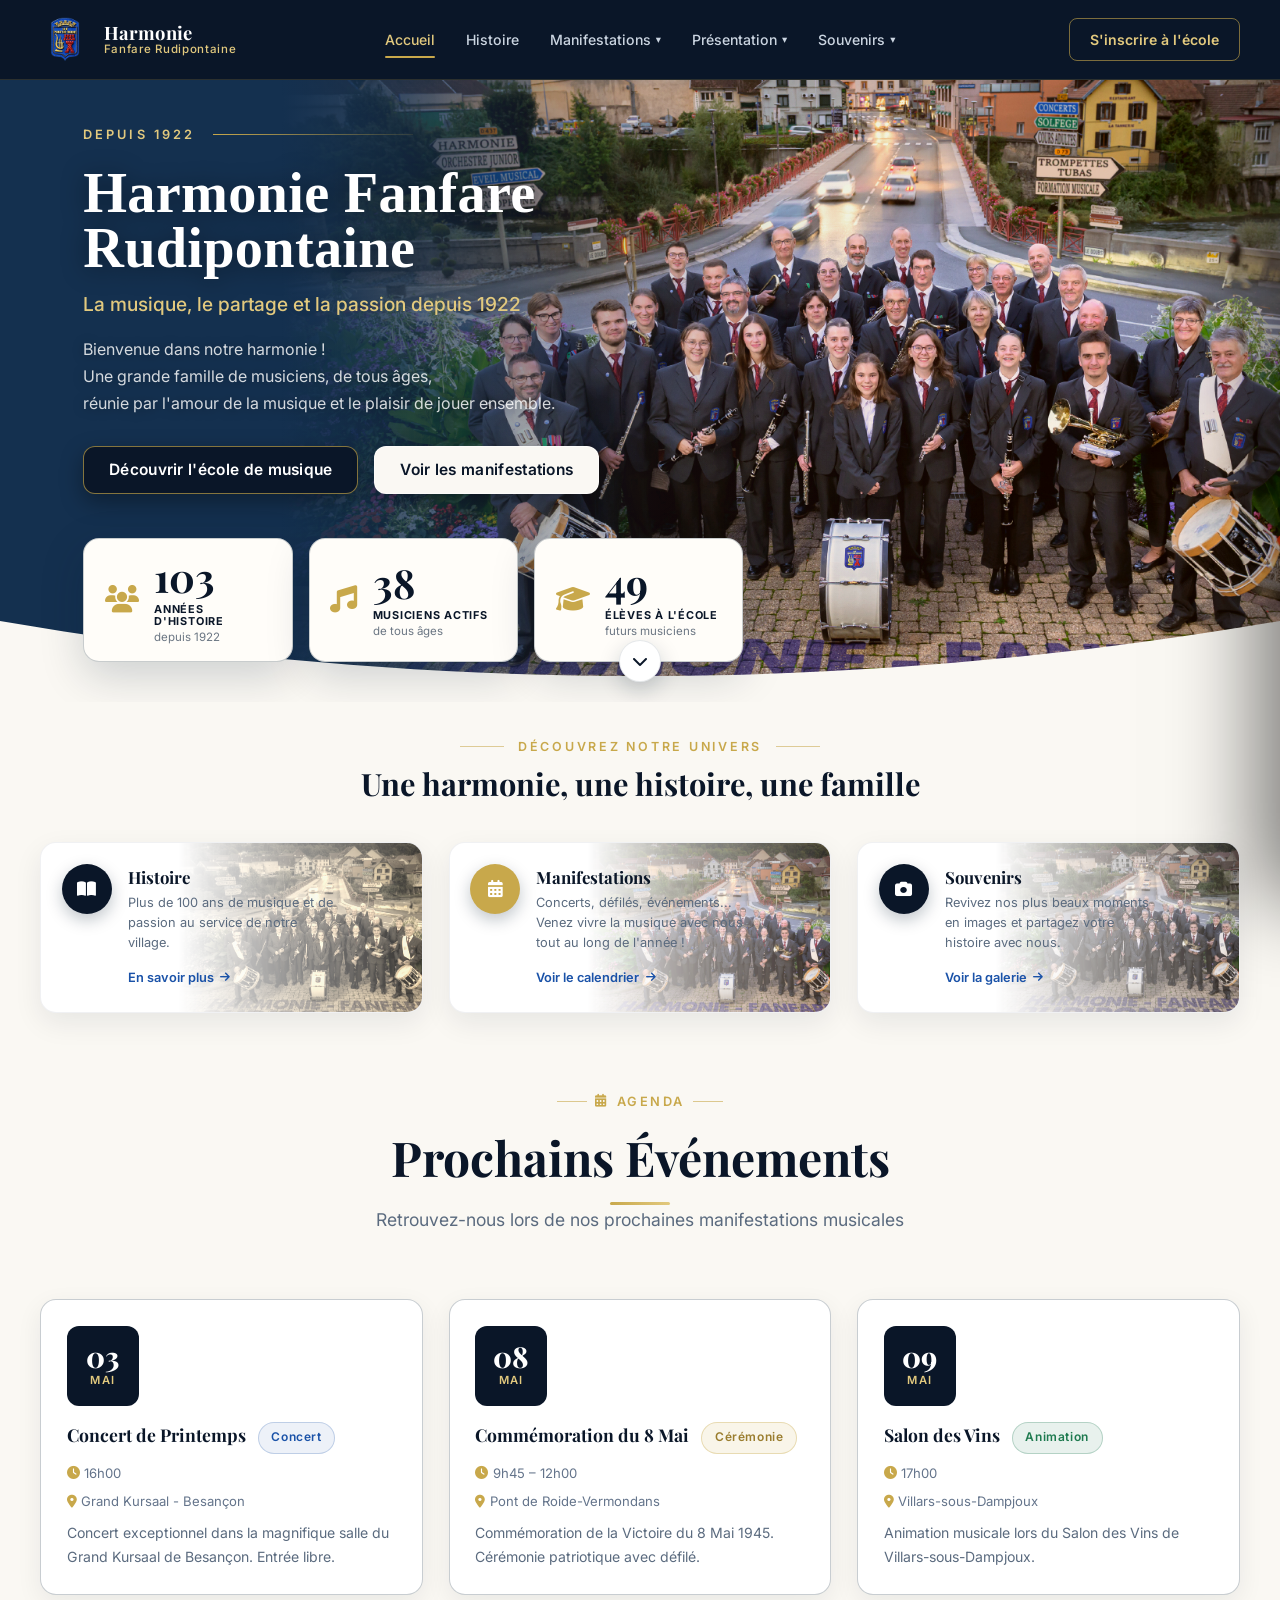
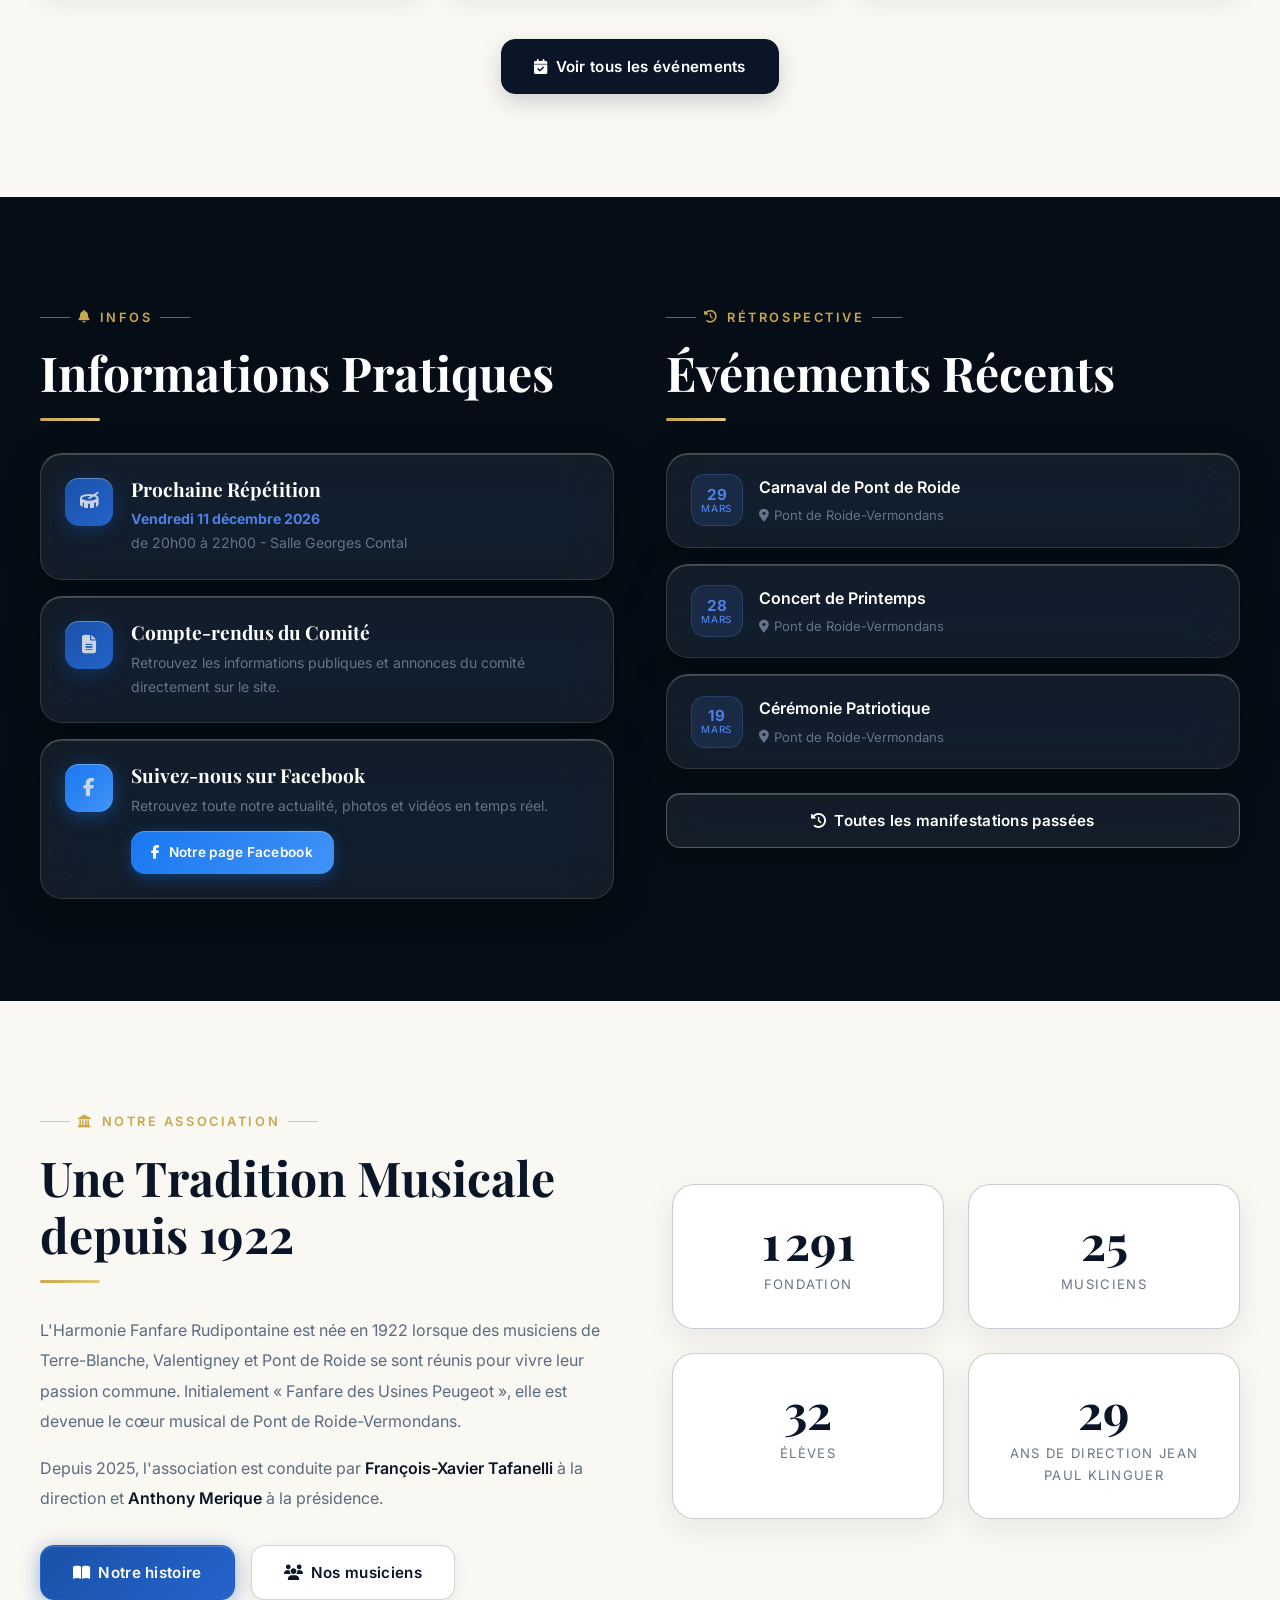
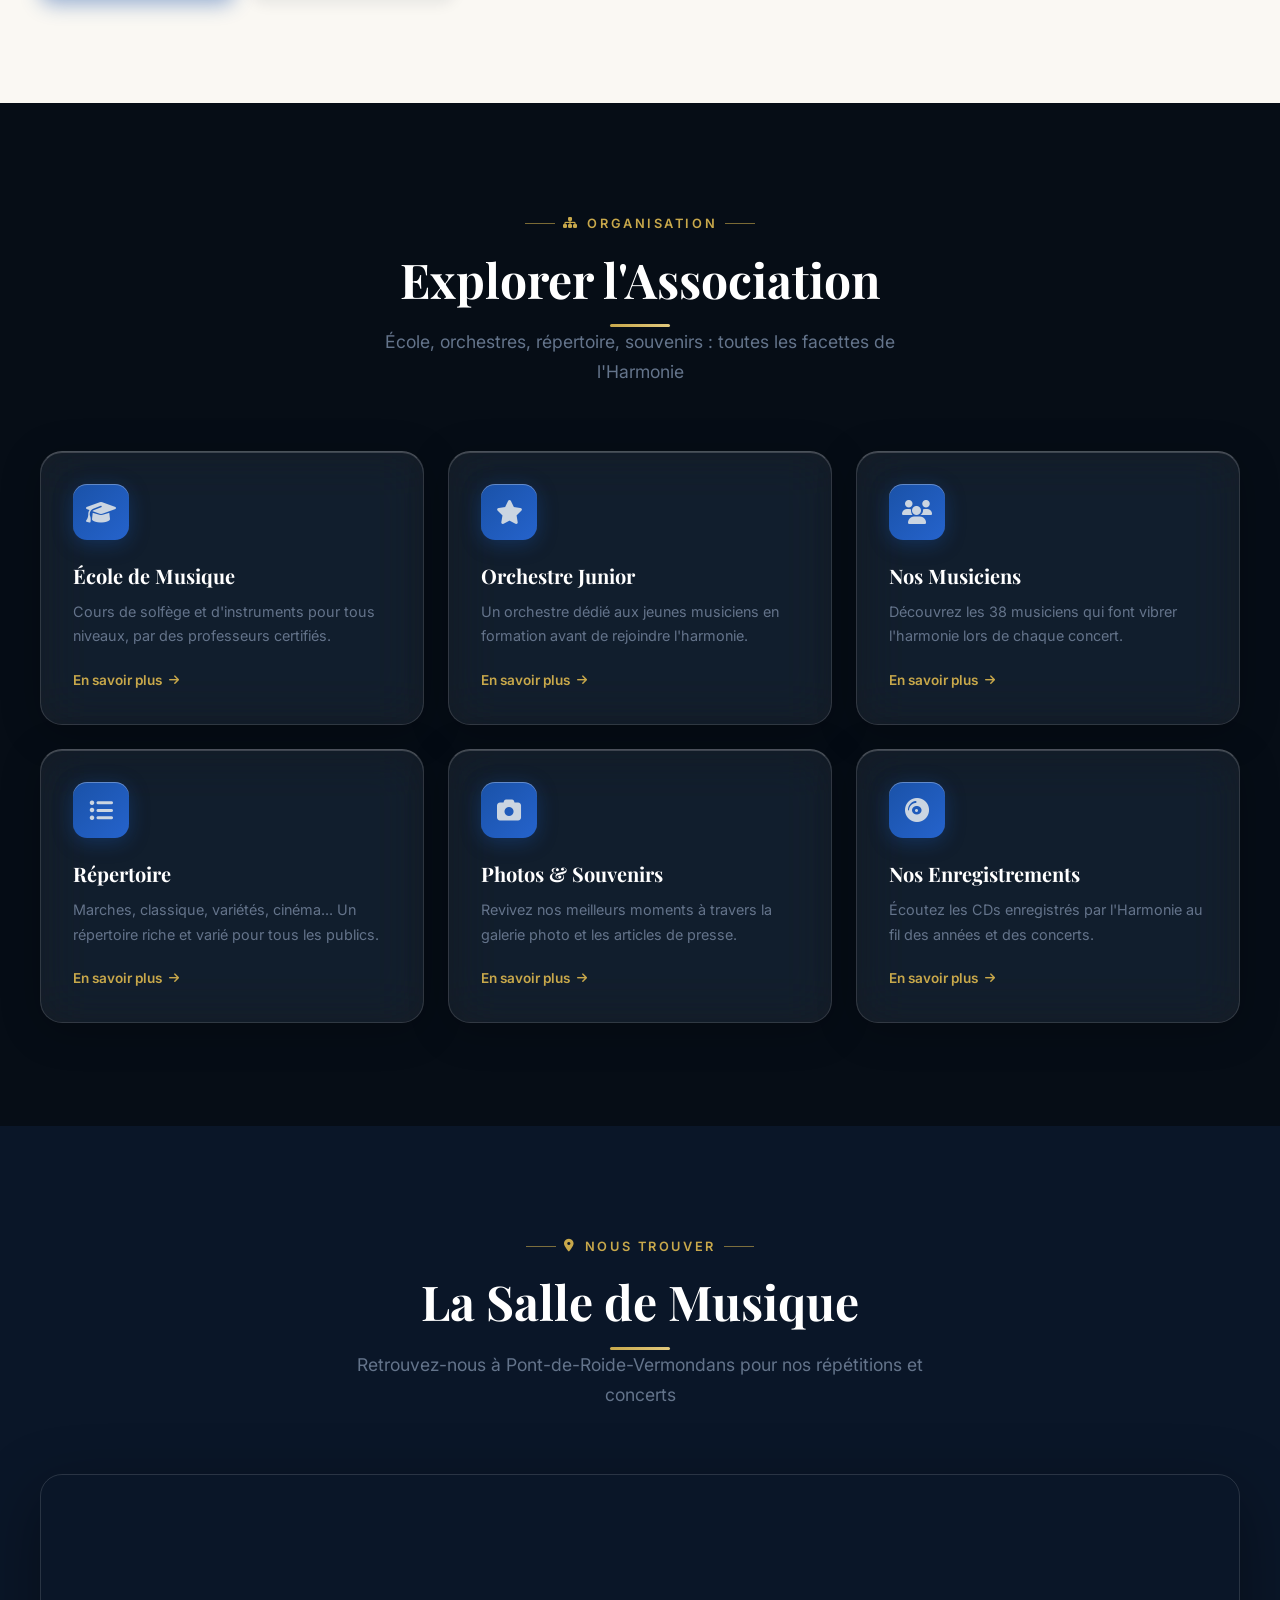
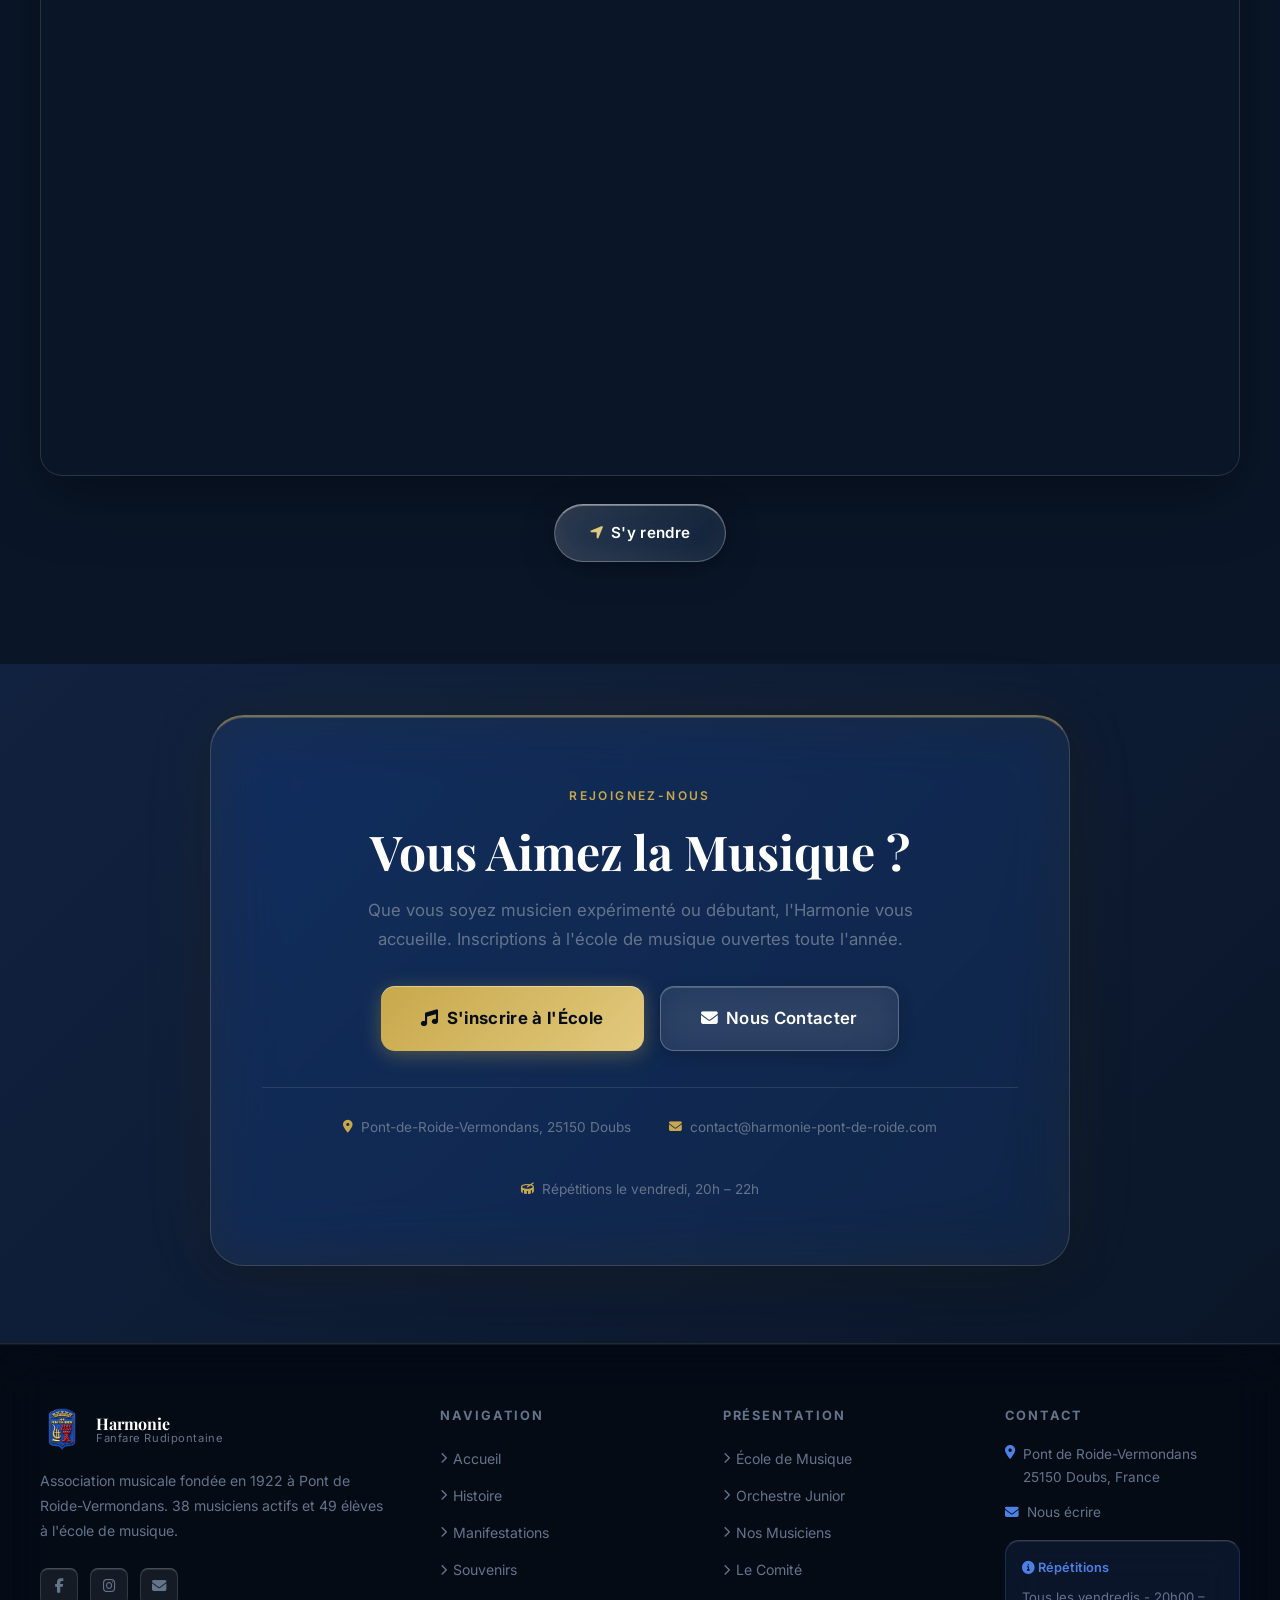
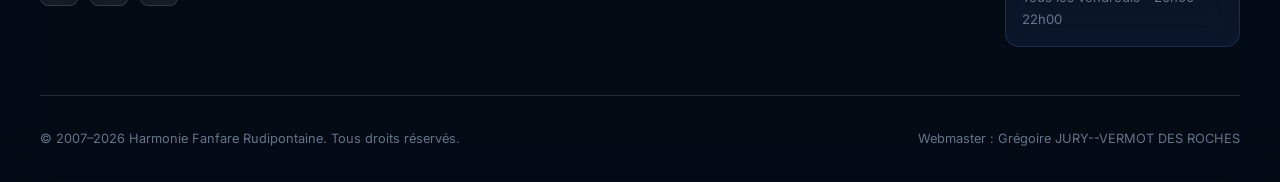
==== commit bf279360: "Refonte de la page d'accueil : héro, statistiques, sections claires et navigation - Nouveau héro : t" ====
--- a/index.html
+++ b/index.html
@@ -7,69 +7,740 @@
   <meta name="description" content="Site officiel de l'Harmonie Fanfare Rudipontaine de Pont de Roide-Vermondans. Concerts, école de musique, actualités.">
   <link rel="preconnect" href="https://fonts.googleapis.com">
   <link rel="preconnect" href="https://fonts.gstatic.com" crossorigin>
-  <link href="https://fonts.googleapis.com/css2?family=Inter:wght@300;400;500;600;700;800&family=Playfair+Display:ital,wght@0,700;0,800;1,700&display=swap" rel="stylesheet">
+  <link href="https://fonts.googleapis.com/css2?family=Inter:wght@300;400;500;600;700;800&family=Playfair+Display:ital,wght@0,700;0,800;1,700&family=Tinos:wght@400;700&display=swap" rel="stylesheet">
   <link rel="stylesheet" href="https://cdnjs.cloudflare.com/ajax/libs/font-awesome/6.5.0/css/all.min.css">
+  <link rel="icon" type="image/png" href="images/logo3d2.png">
+  <link rel="apple-touch-icon" href="images/logo3d2.png">
   <link rel="stylesheet" href="css/style.css">
+  <link rel="preload" as="image" href="images/groupe.png" fetchpriority="high">
   <style>
-    /* Logo 3D flottant dans le hero */
-    .hero-logo-3d {
+    /* ══════════════════════════════════════════════════════════
+       Accueil — Hero : texte à gauche sur voile bleu nuit, photo
+       de groupe révélée à droite. Cartes statistiques en bas à
+       gauche chevauchant la courbe blanche de transition.
+       ══════════════════════════════════════════════════════════ */
+    .hhero {
+      position: relative;
+      min-height: 560px;
+      display: flex;
+      align-items: stretch;
+      overflow: hidden;
+      background: #14304F;
+      padding: calc(var(--nav-h) + 44px) 0 40px;
+    }
+
+    /* Calque photo ancré à droite ; son bord gauche est fondu par un masque
+       dégradé pour éviter toute frontière verticale avec la zone bleu nuit */
+    .hhero-photo {
       position: absolute;
-      right: 8%;
-      top: 12%;
-      width: clamp(130px, 14vw, 210px);
+      top: 0;
+      right: 0;
+      bottom: 0;
+      width: 78%;
+      z-index: 0;
+      background: url('images/groupe.png') center center / cover no-repeat;
+      -webkit-mask-image: linear-gradient(90deg,
+        transparent 0%,
+        rgba(0,0,0,0.45) 10%,
+        rgba(0,0,0,0.8) 20%,
+        rgba(0,0,0,0.95) 28%,
+        #000 36%);
+      mask-image: linear-gradient(90deg,
+        transparent 0%,
+        rgba(0,0,0,0.45) 10%,
+        rgba(0,0,0,0.8) 20%,
+        rgba(0,0,0,0.95) 28%,
+        #000 36%);
+    }
+
+    /* Voile global : fondu horizontal progressif, sans cassure */
+    .hhero-overlay {
+      position: absolute;
+      inset: 0;
+      z-index: 1;
+      background: linear-gradient(90deg,
+        rgba(20,48,79,0.80) 0%,
+        rgba(20,48,79,0.70) 20%,
+        rgba(20,48,79,0.52) 32%,
+        rgba(20,48,79,0.30) 42%,
+        rgba(20,48,79,0.12) 52%,
+        rgba(20,48,79,0.03) 64%,
+        rgba(20,48,79,0.00) 78%);
+    }
+
+    /* Container = colonne pleine hauteur : contenu en haut, stats en bas */
+    .hhero .container.hhero-inner {
+      position: relative;
+      z-index: 3;
+      width: 100%;
+      max-width: none;
+      margin: 0;
+      padding-left: clamp(60px, 6.5vw, 115px);
+      padding-right: clamp(1.5rem, 4vw, 3rem);
+      display: flex;
+      flex-direction: column;
+      align-items: flex-start;
+    }
+
+    /* ── Contenu texte (gauche) ── */
+    .hhero-content { width: 650px; max-width: 100%; }
+
+    .hhero-eyebrow {
+      display: flex;
+      align-items: center;
+      gap: 1.1rem;
+      font-size: 0.8rem;
+      font-weight: 600;
+      letter-spacing: 0.24em;
+      text-transform: uppercase;
+      color: var(--c-gold-light);
+      margin-bottom: 1.25rem;
+    }
+    .hhero-eyebrow::after {
+      content: '';
+      width: 200px;
+      max-width: 40vw;
+      height: 1px;
+      background: linear-gradient(90deg, var(--c-gold), rgba(200,168,75,0.12));
+    }
+
+    .hhero h1 {
+      font-family: 'Tinos', 'Times New Roman', Georgia, serif;
+      font-weight: 700;
+      font-size: clamp(2.6rem, 4.4vw, 3.9rem);
+      line-height: 0.98;
+      color: var(--c-white);
+      margin: 0 0 1rem;
+      letter-spacing: 0.005em;
+      text-shadow: 0 2px 26px rgba(0,0,0,0.45);
+    }
+
+    .hhero-tagline {
+      font-size: clamp(1.2rem, 1.5vw, 1.32rem);
+      font-weight: 500;
+      color: var(--c-gold-light);
+      margin: 0 0 1.1rem;
+      line-height: 1.35;
+      white-space: nowrap;
+    }
+
+    .hhero-desc {
+      font-size: clamp(1rem, 1.15vw, 1.06rem);
+      color: rgba(255,255,255,0.82);
+      line-height: 1.7;
+      margin: 0 0 1.8rem;
+      max-width: 600px;
+      text-shadow: 0 1px 12px rgba(0,0,0,0.4);
+    }
+
+    /* ── Boutons côte à côte ── */
+    .hhero-actions { display: flex; flex-direction: row; flex-wrap: nowrap; gap: 16px; }
+    .hhero-actions .btn {
+      height: 48px;
+      padding: 0 1.55rem;
+      font-size: 0.97rem;
+      border-radius: 12px;
+      white-space: nowrap;
+      transition: transform var(--transition), box-shadow var(--transition), background var(--transition);
+    }
+    .hhero-btn-primary {
+      background: var(--c-navy);
+      color: var(--c-white);
+      border: 1.5px solid rgba(200,168,75,0.65);
+      box-shadow: 0 8px 22px rgba(0,0,0,0.35);
+    }
+    .hhero-btn-primary i { color: var(--c-gold-light); }
+    .hhero-btn-primary:hover {
+      background: #0d1f38;
+      border-color: var(--c-gold);
+      transform: translateY(-2px);
+      box-shadow: 0 14px 32px rgba(0,0,0,0.45);
+    }
+    .hhero-btn-secondary {
+      background: #faf8f3;
+      color: var(--c-navy);
+      border: 1.5px solid rgba(255,255,255,0.5);
+      box-shadow: 0 8px 22px rgba(0,0,0,0.25);
+    }
+    .hhero-btn-secondary i { color: var(--c-navy); }
+    .hhero-btn-secondary:hover {
+      background: #ffffff;
+      transform: translateY(-2px);
+      box-shadow: 0 14px 32px rgba(0,0,0,0.32);
+    }
+
+    /* ── Cartes statistiques : bas gauche, chevauchant la courbe ── */
+    .hhero-stats {
+      margin-top: 44px;
+      width: 660px;
+      max-width: 100%;
+      display: grid;
+      grid-template-columns: repeat(3, 1fr);
+      gap: 16px;
+    }
+    .hhero-stat {
+      display: flex;
+      align-items: center;
+      gap: 0.95rem;
+      min-height: 120px;
+      background: #fffdf9;
+      border: 1.5px solid rgba(8,29,49,0.22);
+      border-radius: 16px;
+      padding: 1.1rem 1.3rem;
+      box-shadow: 0 14px 44px rgba(8,29,49,0.18);
+    }
+    .hhero-stat .stat-ic {
+      flex-shrink: 0;
+      display: flex;
+      align-items: center;
+      justify-content: center;
+      font-size: 1.7rem;
+      color: var(--c-gold);
+    }
+    .hhero-stat .stat-txt {
+      display: flex;
+      flex-direction: column;
+      line-height: 1.1;
+      min-width: 0;
+    }
+    .hhero-stat .num {
+      font-family: var(--font-display);
+      font-size: 2.5rem;
+      font-weight: 700;
+      color: var(--c-navy);
+      line-height: 1;
+    }
+    .hhero-stat .label {
+      font-size: 0.68rem;
+      font-weight: 700;
+      letter-spacing: 0.07em;
+      text-transform: uppercase;
+      color: var(--c-navy);
+      margin-top: 0.45rem;
+    }
+    .hhero-stat .sub {
+      font-size: 0.72rem;
+      color: #6b7683;
+      margin-top: 0.2rem;
+    }
+
+    /* ── Courbe blanche de transition (vallée : haute aux bords, basse au centre) ── */
+    .hhero-curve {
+      position: absolute;
+      left: 0;
+      right: 0;
+      bottom: -1px;
+      width: 100%;
+      height: 82px;
       z-index: 2;
+      display: block;
       pointer-events: none;
-      filter: drop-shadow(0 16px 36px rgba(0,0,0,0.6)) drop-shadow(0 0 48px rgba(200,168,75,0.18));
-      animation: logo3d-float 6s ease-in-out infinite, logo3d-fadein 1s cubic-bezier(0.34,1.56,0.64,1) both;
-      animation-delay: 0s, 0.4s;
-    }
-    .hero-logo-3d img {
-      width: 100%;
-      display: block;
-    }
-    @keyframes logo3d-float {
-      0%, 100% { transform: translateY(0px) rotate(0deg); }
-      50%       { transform: translateY(-12px) rotate(0.5deg); }
-    }
-    @keyframes logo3d-fadein {
-      from { opacity: 0; transform: translateY(20px) scale(0.92); }
-      to   { opacity: 1; transform: translateY(0) scale(1); }
-    }
-    @media(max-width:1024px) {
-      .hero-logo-3d { display: none; }
-    }
-    /* Entrée hero content */
-    .hero h1 { animation: hero-slide-up 0.7s cubic-bezier(0.34,1.2,0.64,1) 0.1s both; }
-    .hero p   { animation: hero-slide-up 0.7s cubic-bezier(0.34,1.2,0.64,1) 0.2s both; }
-    .hero-actions { animation: hero-slide-up 0.7s cubic-bezier(0.34,1.2,0.64,1) 0.3s both; }
-    .hero-stats { animation: hero-slide-up 0.65s cubic-bezier(0.34,1.2,0.64,1) 0.4s both; }
-    @keyframes hero-slide-up {
+    }
+
+    /* ── Bouton rond flèche vers le bas ── */
+    .hhero-scroll {
+      position: absolute;
+      left: 50%;
+      bottom: 20px;
+      transform: translateX(-50%);
+      z-index: 4;
+      width: 42px;
+      height: 42px;
+      border-radius: 50%;
+      display: flex;
+      align-items: center;
+      justify-content: center;
+      background: #ffffff;
+      color: var(--c-navy);
+      border: 1px solid rgba(8,29,49,0.1);
+      box-shadow: 0 8px 22px rgba(8,29,49,0.2);
+      animation: hhero-bounce 2.4s ease-in-out infinite;
+    }
+    .hhero-scroll:hover { color: var(--c-gold); }
+    @keyframes hhero-bounce {
+      0%, 100% { transform: translateX(-50%) translateY(0); }
+      50%      { transform: translateX(-50%) translateY(5px); }
+    }
+
+    /* ── Entrées animées ── */
+    .hhero-content > * { animation: hhero-up 0.7s cubic-bezier(0.34,1.1,0.64,1) both; }
+    .hhero-eyebrow  { animation-delay: 0.05s; }
+    .hhero h1       { animation-delay: 0.13s; }
+    .hhero-tagline  { animation-delay: 0.21s; }
+    .hhero-desc     { animation-delay: 0.29s; }
+    .hhero-actions  { animation-delay: 0.37s; }
+    .hhero-stats    { animation: hhero-up 0.7s cubic-bezier(0.34,1.1,0.64,1) 0.45s both; }
+    @keyframes hhero-up {
       from { opacity: 0; transform: translateY(22px); }
       to   { opacity: 1; transform: translateY(0); }
     }
 
-    /* Hero avec photo de groupe */
-    .hero-photo {
+    /* ── Responsive ── */
+    @media (max-width: 1024px) {
+      .hhero { padding: calc(var(--nav-h) + 36px) 0 40px; }
+      .hhero-photo { width: 100%; right: 0; -webkit-mask-image: none; mask-image: none; }
+      .hhero-content { width: 100%; }
+      .hhero-tagline { white-space: normal; }
+      .hhero-overlay {
+        background: linear-gradient(90deg,
+          rgba(20,48,79,0.84) 0%,
+          rgba(20,48,79,0.72) 34%,
+          rgba(20,48,79,0.45) 60%,
+          rgba(20,48,79,0.24) 82%,
+          rgba(20,48,79,0.14) 100%);
+      }
+      .hhero-stats { width: 100%; }
+    }
+    @media (max-width: 768px) {
+      .hhero { min-height: auto; padding: calc(var(--nav-h) + 28px) 0 36px; }
+      .hhero .container.hhero-inner { padding-left: clamp(1.25rem, 5vw, 2rem); padding-right: clamp(1.25rem, 5vw, 2rem); }
+      .hhero-overlay {
+        background: linear-gradient(to bottom,
+          rgba(20,48,79,0.62) 0%, rgba(20,48,79,0.48) 45%, rgba(20,48,79,0.78) 100%);
+      }
+      .hhero h1 { font-size: clamp(2.2rem, 9vw, 3rem); }
+      .hhero-desc { max-width: 100%; }
+      .hhero-actions { flex-wrap: wrap; }
+      .hhero-actions .btn { flex: 1 1 100%; height: 50px; justify-content: center; }
+      .hhero-stats { gap: 12px; margin-top: 34px; }
+      .hhero-stat { min-height: 0; flex-direction: column; text-align: center; gap: 0.55rem; padding: 1.1rem 0.6rem; }
+      .hhero-stat .stat-txt { align-items: center; }
+      .hhero-stat .num { font-size: 2.1rem; }
+      .hhero-curve { height: 58px; }
+    }
+    @media (max-width: 480px) {
+      .hhero-stats { grid-template-columns: 1fr; }
+      .hhero-stat { flex-direction: row; text-align: left; }
+      .hhero-stat .stat-txt { align-items: flex-start; }
+      .hhero-curve { height: 46px; }
+    }
+
+    /* Réduit le vide blanc entre la courbe du héro et la 1re section */
+    .hhero + .section { padding-top: clamp(1.25rem, 2vw, 2rem); }
+
+    /* ══════════════════════════════════════════════════════════
+       Section « Découvrez notre univers » — 3 cartes claires
+       ══════════════════════════════════════════════════════════ */
+    .univers {
+      background: #faf8f3;
+      padding-bottom: clamp(1.75rem, 3vw, 2.75rem);
+    }
+    .univers-head { text-align: center; margin-bottom: clamp(1.75rem, 3vw, 2.5rem); }
+    .univers-eyebrow {
+      display: inline-flex;
+      align-items: center;
+      gap: 0.9rem;
+      font-size: 0.78rem;
+      font-weight: 600;
+      letter-spacing: 0.22em;
+      text-transform: uppercase;
+      color: var(--c-gold);
+      margin-bottom: 0.6rem;
+    }
+    .univers-eyebrow::before,
+    .univers-eyebrow::after {
+      content: '';
+      width: 44px;
+      height: 1px;
+      background: rgba(200,168,75,0.55);
+    }
+    .univers-head h2 {
+      color: var(--c-navy);
+      font-size: clamp(1.5rem, 2.4vw, 2.1rem);
+      margin: 0;
+    }
+    .univers-grid {
+      display: grid;
+      grid-template-columns: repeat(3, 1fr);
+      gap: clamp(1.25rem, 2vw, 1.75rem);
+    }
+    .univers-card {
+      position: relative;
+      display: flex;
+      align-items: flex-start;
+      gap: 1rem;
+      min-height: 150px;
+      background: #ffffff;
+      border: 1px solid rgba(8,29,49,0.06);
+      border-radius: 16px;
+      padding: 1.35rem 1.3rem;
+      overflow: hidden;
+      box-shadow: 0 10px 28px rgba(8,29,49,0.08);
+      transition: transform var(--transition), box-shadow var(--transition);
+    }
+    .univers-card:hover {
+      transform: translateY(-4px);
+      box-shadow: 0 18px 40px rgba(8,29,49,0.14);
+    }
+    /* Photo réelle en fond, fondue vers le blanc côté texte */
+    .univers-media {
       position: absolute;
-      inset: 0;
-      background:
-        /* vignette gauche légère pour lisibilité du texte */
-        linear-gradient(to right, rgba(6,13,22,0.72) 0%, rgba(6,13,22,0.35) 35%, transparent 60%),
-        /* vignette haut pour la navbar */
-        linear-gradient(to bottom, rgba(6,13,22,0.80) 0%, transparent 28%),
-        /* vignette bas pour les stats */
-        linear-gradient(to top, rgba(6,13,22,0.88) 0%, transparent 28%),
-        url('images/groupe.png') center top / cover no-repeat;
-    }
-    @media(max-width:768px) {
-      .hero-photo {
-        background:
-          linear-gradient(to bottom,
-            rgba(6,13,22,0.72) 0%,
-            rgba(6,13,22,0.55) 45%,
-            rgba(6,13,22,0.78) 100%),
-          url('images/groupe.png') 60% top / cover no-repeat;
-      }
+      top: 0; right: 0; bottom: 0;
+      width: 64%;
+      background: url('images/groupe.png') center 42% / cover no-repeat;
+      -webkit-mask-image: linear-gradient(90deg, transparent 0%, rgba(0,0,0,0.5) 45%, #000 100%);
+      mask-image: linear-gradient(90deg, transparent 0%, rgba(0,0,0,0.5) 45%, #000 100%);
+      opacity: 0.9;
+      pointer-events: none;
+    }
+    .univers-media-histoire  { filter: sepia(0.85) brightness(1.05) contrast(0.92); }
+    .univers-media-manif     { background-position: center 30%; }
+    .univers-media-souvenirs { filter: saturate(0.65); background-position: center 55%; }
+    .univers-icon {
+      position: relative;
+      z-index: 1;
+      width: 50px;
+      height: 50px;
+      flex-shrink: 0;
+      border-radius: 50%;
+      display: flex;
+      align-items: center;
+      justify-content: center;
+      font-size: 1.05rem;
+      background: var(--c-navy);
+      color: #ffffff;
+      box-shadow: 0 6px 16px rgba(8,29,49,0.25);
+    }
+    .univers-icon.gold { background: var(--c-gold); }
+    .univers-body { position: relative; z-index: 1; max-width: 62%; }
+    .univers-body h3 {
+      color: var(--c-navy);
+      font-size: 1.05rem;
+      margin: 0.15rem 0 0.4rem;
+    }
+    .univers-body p {
+      font-size: 0.8rem;
+      color: #5b6b7f;
+      line-height: 1.55;
+      margin: 0 0 0.65rem;
+    }
+    .univers-link {
+      display: inline-flex;
+      align-items: center;
+      gap: 0.4rem;
+      font-size: 0.8rem;
+      font-weight: 600;
+      color: var(--c-blue);
+    }
+    .univers-link i { font-size: 0.7rem; transition: transform var(--transition); }
+    .univers-card:hover .univers-link i { transform: translateX(3px); }
+    @media (max-width: 1024px) {
+      .univers-grid { grid-template-columns: 1fr; }
+      .univers-card { min-height: 0; }
+      .univers-body { max-width: 70%; }
+    }
+
+    /* ══════════════════════════════════════════════════════════
+       Sections de la page d'accueil
+       ══════════════════════════════════════════════════════════ */
+
+    /* Agenda */
+    .home-events {
+      display: grid;
+      grid-template-columns: repeat(3, 1fr);
+      gap: clamp(1.25rem, 2vw, 1.75rem);
+    }
+    @media (max-width: 1024px) {
+      .home-events { grid-template-columns: 1fr; max-width: 640px; margin: 0 auto; }
+    }
+    .event-title-row {
+      display: flex;
+      align-items: center;
+      gap: 0.75rem;
+      margin-bottom: 0.5rem;
+      flex-wrap: wrap;
+    }
+    .event-desc {
+      margin: 0;
+      font-size: 0.88rem;
+      color: var(--c-text-muted);
+    }
+    .home-events-cta { text-align: center; margin-top: 2.75rem; }
+
+    /* Carte de localisation */
+    .map-embed {
+      max-width: 100%;
+      margin: 0 auto;
+      border-radius: var(--radius-lg);
+      overflow: hidden;
+      border: 1px solid var(--c-border);
+      box-shadow: var(--shadow-lg);
+    }
+    .map-embed iframe { filter: grayscale(0.15) contrast(1.05); }
+    .map-cta { text-align: center; margin-top: 1.75rem; }
+    /* Bouton « S'y rendre » : effet liquid glass */
+    .btn-liquid {
+      background: linear-gradient(135deg, rgba(255,255,255,0.16), rgba(255,255,255,0.05));
+      backdrop-filter: blur(24px) saturate(1.8);
+      -webkit-backdrop-filter: blur(24px) saturate(1.8);
+      border: 1px solid rgba(255,255,255,0.28);
+      border-top-color: rgba(255,255,255,0.5);
+      color: var(--c-white);
+      border-radius: 100px;
+      padding: 0.95rem 2.2rem;
+      box-shadow:
+        0 8px 32px rgba(0,0,0,0.35),
+        inset 0 1px 0 rgba(255,255,255,0.35),
+        inset 0 -10px 20px rgba(255,255,255,0.05);
+    }
+    .btn-liquid i { color: var(--c-gold-light); }
+    .btn-liquid:hover {
+      transform: translateY(-2px);
+      background: linear-gradient(135deg, rgba(255,255,255,0.24), rgba(255,255,255,0.09));
+      border-color: rgba(255,255,255,0.45);
+      box-shadow:
+        0 14px 40px rgba(0,0,0,0.4),
+        inset 0 1px 0 rgba(255,255,255,0.45),
+        inset 0 -10px 20px rgba(255,255,255,0.08),
+        0 0 32px rgba(200,168,75,0.15);
+    }
+
+    /* ── Prochains Événements : style clair assorti au haut de page ── */
+    .agenda-light { background: #faf8f3; padding-top: clamp(1.5rem, 2.5vw, 2.5rem); }
+    .agenda-light .section-header h2 { color: var(--c-navy); }
+    .agenda-light .section-header p { color: #5b6b7f; }
+    .agenda-light .event-card {
+      flex-direction: column;
+      align-items: flex-start;
+      gap: 1rem;
+      background: #ffffff;
+      border: 1.5px solid rgba(8,29,49,0.22);
+      border-radius: 16px;
+      padding: 1.6rem;
+      backdrop-filter: none;
+      -webkit-backdrop-filter: none;
+      box-shadow: 0 8px 26px rgba(8,29,49,0.07);
+      transition: transform var(--transition), box-shadow var(--transition), border-color var(--transition);
+    }
+    .agenda-light .event-info .event-meta { flex-direction: column; gap: 0.4rem; }
+    .agenda-light .event-card:hover {
+      background: #ffffff;
+      transform: translateY(-4px);
+      border-color: rgba(200,168,75,0.45);
+      box-shadow: 0 16px 38px rgba(8,29,49,0.12);
+    }
+    .agenda-light .event-date-box {
+      background: var(--c-navy);
+      border-radius: 12px;
+      box-shadow: none;
+    }
+    .agenda-light .event-date-box .day { color: #ffffff; }
+    .agenda-light .event-date-box .month { color: var(--c-gold-light); }
+    .agenda-light .event-info h3 { color: var(--c-navy); }
+    .agenda-light .event-info .event-meta { color: #64748b; }
+    .agenda-light .event-meta i { color: var(--c-gold); }
+    .agenda-light .event-desc { color: #5b6b7f; }
+    .agenda-light .badge-blue  { background: rgba(26,82,168,0.08);  color: var(--c-blue); border: 1px solid rgba(26,82,168,0.22); backdrop-filter: none; }
+    .agenda-light .badge-gold  { background: rgba(200,168,75,0.12); color: #9a7d2e; border: 1px solid rgba(200,168,75,0.35); backdrop-filter: none; }
+    .agenda-light .badge-green { background: rgba(30,122,79,0.1);   color: #1e7a4f; border: 1px solid rgba(30,122,79,0.25); backdrop-filter: none; }
+    .agenda-light .home-events-cta .btn-outline {
+      background: var(--c-navy);
+      color: #ffffff;
+      border: 1px solid var(--c-navy);
+      box-shadow: 0 8px 22px rgba(8,29,49,0.18);
+      backdrop-filter: none;
+      -webkit-backdrop-filter: none;
+    }
+    .agenda-light .home-events-cta .btn-outline:hover {
+      background: #0d1f38;
+      border-color: rgba(200,168,75,0.6);
+      color: #ffffff;
+      transform: translateY(-2px);
+    }
+
+    /* ── À propos : fond blanc cassé, textes et cartes adaptés ── */
+    .about-light { background: #faf8f3; }
+    .about-light .section-header h2 { color: var(--c-navy); }
+    .about-light .about-lead { color: #5b6b7f; }
+    .about-light .about-lead strong { color: var(--c-navy); }
+    .about-light .btn-outline {
+      background: #ffffff;
+      color: var(--c-navy);
+      border: 1px solid rgba(8,29,49,0.18);
+      backdrop-filter: none;
+      -webkit-backdrop-filter: none;
+      box-shadow: 0 4px 14px rgba(8,29,49,0.08);
+    }
+    .about-light .btn-outline:hover {
+      background: #ffffff;
+      border-color: rgba(200,168,75,0.55);
+      color: var(--c-navy);
+      box-shadow: 0 10px 26px rgba(8,29,49,0.14);
+    }
+    .about-light .stat-card {
+      background: #ffffff;
+      border: 1.5px solid rgba(8,29,49,0.22);
+      backdrop-filter: none;
+      -webkit-backdrop-filter: none;
+      box-shadow: 0 10px 30px rgba(8,29,49,0.08);
+    }
+    .about-light .stat-card:hover {
+      background: #ffffff;
+      border-color: rgba(200,168,75,0.45);
+      box-shadow: 0 16px 40px rgba(8,29,49,0.13);
+    }
+    .about-light .stat-card .num {
+      background: none;
+      -webkit-text-fill-color: var(--c-navy);
+      color: var(--c-navy);
+    }
+    .about-light .stat-card .label { color: #6b7683; }
+
+    /* Cartes infos pratiques */
+    .icard {
+      display: flex;
+      gap: 1.1rem;
+      align-items: flex-start;
+      padding: 1.5rem;
+    }
+    .icard .card-icon {
+      margin: 0;
+      width: 48px;
+      height: 48px;
+      font-size: 1.15rem;
+    }
+    .icard h4 { margin-bottom: 0.4rem; }
+    .icard p { margin: 0; font-size: 0.88rem; color: var(--c-text-muted); }
+    .icard-fb .card-icon { background: linear-gradient(135deg, #1877F2, #4293f5); box-shadow: 0 4px 20px rgba(24,119,242,0.4), inset 0 1px 0 rgba(255,255,255,0.3); }
+    .btn-facebook {
+      margin-top: 0.85rem;
+      background: linear-gradient(135deg, #1877F2, #4293f5);
+      color: #fff;
+      border-radius: var(--radius-md);
+      box-shadow: 0 4px 16px rgba(24,119,242,0.35), inset 0 1px 0 rgba(255,255,255,0.25);
+    }
+    .btn-facebook:hover {
+      transform: translateY(-3px) scale(1.02);
+      box-shadow: 0 10px 28px rgba(24,119,242,0.5), inset 0 1px 0 rgba(255,255,255,0.3);
+    }
+
+    /* Rétrospective */
+    .recent-item {
+      display: flex;
+      align-items: center;
+      gap: 1rem;
+      padding: 1.25rem 1.5rem;
+    }
+    .recent-date {
+      flex-shrink: 0;
+      width: 52px;
+      height: 52px;
+      border-radius: var(--radius-md);
+      background: rgba(77,128,228,0.14);
+      border: 1px solid rgba(77,128,228,0.24);
+      display: flex;
+      flex-direction: column;
+      align-items: center;
+      justify-content: center;
+      color: var(--c-accent);
+      font-weight: 700;
+      line-height: 1.05;
+      font-size: 0.95rem;
+    }
+    .recent-date small { font-size: 0.62rem; font-weight: 500; text-transform: uppercase; letter-spacing: 0.06em; }
+    .recent-item .title { font-weight: 600; color: var(--c-white); margin-bottom: 0.2rem; }
+    .recent-item .place {
+      font-size: 0.82rem;
+      color: var(--c-text-muted);
+      display: flex;
+      align-items: center;
+      gap: 0.35rem;
+    }
+
+    .split-header { text-align: left; margin-bottom: 2rem; }
+    .split-header .eyebrow { justify-content: flex-start; }
+    .split-header .divider { margin: 1rem 0 0; }
+
+    /* À propos */
+    .about-lead { color: var(--c-text-muted); line-height: 1.9; }
+    .about-lead strong { color: var(--c-white); font-weight: 600; }
+    .about-actions { display: flex; gap: 1rem; flex-wrap: wrap; margin-top: 2rem; }
+
+    /* Explorer l'association */
+    .explore-card {
+      display: flex;
+      flex-direction: column;
+      text-decoration: none;
+      height: 100%;
+    }
+    .explore-card h3 { margin-bottom: 0.75rem; font-size: 1.25rem; }
+    .explore-card p { color: var(--c-text-muted); font-size: 0.9rem; margin: 0; flex: 1; }
+    .explore-card .more {
+      margin-top: 1.25rem;
+      display: flex;
+      align-items: center;
+      gap: 0.45rem;
+      font-size: 0.85rem;
+      color: var(--c-gold);
+      font-weight: 600;
+      transition: gap var(--transition);
+    }
+    .explore-card .more i { font-size: 0.72rem; transition: transform var(--transition); }
+    .explore-card:hover .more { gap: 0.75rem; }
+    .explore-card:hover .more i { transform: translateX(2px); }
+
+    /* CTA final */
+    .join-panel {
+      max-width: 860px;
+      margin: 0 auto;
+      text-align: center;
+      padding: clamp(2.5rem, 5vw, 4rem) clamp(1.5rem, 4vw, 4rem);
+      background: rgba(255,255,255,0.055);
+      border: 1px solid rgba(255,255,255,0.14);
+      border-top: 2px solid rgba(200,168,75,0.55);
+      border-radius: var(--radius-xl);
+      backdrop-filter: blur(30px) saturate(1.8);
+      -webkit-backdrop-filter: blur(30px) saturate(1.8);
+      box-shadow: var(--shadow-glass), 0 0 80px rgba(200,168,75,0.07);
+    }
+    .join-panel .eyebrow-line {
+      display: inline-flex;
+      align-items: center;
+      gap: 0.5rem;
+      font-size: 0.75rem;
+      font-weight: 600;
+      letter-spacing: 0.2em;
+      text-transform: uppercase;
+      color: var(--c-gold);
+      margin-bottom: 1rem;
+    }
+    .join-panel > p {
+      color: var(--c-text-muted);
+      margin: 0 auto 2rem;
+      font-size: 1.05rem;
+      max-width: 560px;
+    }
+    .join-actions { display: flex; gap: 1rem; justify-content: center; flex-wrap: wrap; }
+    .join-contacts {
+      display: flex;
+      gap: clamp(1rem, 3vw, 2.5rem);
+      justify-content: center;
+      flex-wrap: wrap;
+      margin-top: 2.25rem;
+      padding-top: 1.75rem;
+      border-top: 1px solid rgba(255,255,255,0.1);
+      font-size: 0.85rem;
+      color: var(--c-text-muted);
+    }
+    .join-contacts a, .join-contacts span {
+      display: inline-flex;
+      align-items: center;
+      gap: 0.5rem;
+      transition: color var(--transition);
+    }
+    .join-contacts i { color: var(--c-gold); font-size: 0.8rem; }
+    .join-contacts a:hover { color: var(--c-gold-light); }
+
+    /* Accessibilité : focus clavier visible */
+    .hhero a:focus-visible, main a:focus-visible, main button:focus-visible {
+      outline: 2px solid var(--c-gold);
+      outline-offset: 3px;
+    }
+
+    /* Respect des préférences de mouvement réduit */
+    @media (prefers-reduced-motion: reduce) {
+      .hhero-content > *, .hhero-stats, .hhero-scroll { animation: none; opacity: 1; transform: none; }
+      [data-aos] { opacity: 1; transform: none; transition: none; }
     }
   </style>
 </head>
@@ -78,70 +749,111 @@
 <!-- Navbar + footer injectés automatiquement par nav-component.js -->
 <script src="js/nav-component.js"></script>
 
+<main>
 
 <!-- ═══════════════════════════ HERO ═══════════════════════════ -->
-<section class="hero">
-  <!-- Photo de groupe en fond avec overlay -->
-  <div class="hero-photo"></div>
-  <div class="hero-grid"></div>
-  <div class="hero-particles"></div>
-
-  <div class="hero-logo-3d">
-    <img src="images/logo3d1.png" alt="Emblème H·F Pont-de-Roide">
+<section class="hhero">
+  <div class="hhero-photo" role="img" aria-label="Les musiciens de l'Harmonie Fanfare Rudipontaine réunis devant le pont sur le Doubs à Pont-de-Roide-Vermondans"></div>
+  <div class="hhero-overlay" aria-hidden="true"></div>
+
+  <div class="container hhero-inner">
+    <div class="hhero-content">
+      <div class="hhero-eyebrow">Depuis 1922</div>
+      <h1>Harmonie Fanfare<br>Rudipontaine</h1>
+      <p class="hhero-tagline">La musique, le partage et la passion depuis 1922</p>
+      <p class="hhero-desc">Bienvenue dans notre harmonie !<br>Une grande famille de musiciens, de tous âges,<br>réunie par l'amour de la musique et le plaisir de jouer ensemble.</p>
+      <div class="hhero-actions">
+        <a href="ecole-musique.html" class="btn hhero-btn-primary">Découvrir l'école de musique</a>
+        <a href="manifestations.html" class="btn hhero-btn-secondary">Voir les manifestations</a>
+      </div>
+    </div>
+
+    <div class="hhero-stats">
+      <div class="hhero-stat">
+        <div class="stat-ic"><i class="fa-solid fa-users" aria-hidden="true"></i></div>
+        <div class="stat-txt">
+          <span class="num" data-count="103">103</span>
+          <span class="label">Années d'histoire</span>
+          <span class="sub">depuis 1922</span>
+        </div>
+      </div>
+      <div class="hhero-stat">
+        <div class="stat-ic"><i class="fa-solid fa-music" aria-hidden="true"></i></div>
+        <div class="stat-txt">
+          <span class="num" data-count="38">38</span>
+          <span class="label">Musiciens actifs</span>
+          <span class="sub">de tous âges</span>
+        </div>
+      </div>
+      <div class="hhero-stat">
+        <div class="stat-ic"><i class="fa-solid fa-graduation-cap" aria-hidden="true"></i></div>
+        <div class="stat-txt">
+          <span class="num" data-count="49">49</span>
+          <span class="label">Élèves à l'école</span>
+          <span class="sub">futurs musiciens</span>
+        </div>
+      </div>
+    </div>
   </div>
 
+  <svg class="hhero-curve" viewBox="0 0 1440 96" preserveAspectRatio="none" aria-hidden="true">
+    <path d="M0,0 C480,86 960,86 1440,0 L1440,96 L0,96 Z" fill="#faf8f3"></path>
+  </svg>
+  <div class="hhero-scroll" aria-hidden="true"><i class="fa-solid fa-chevron-down"></i></div>
+</section>
+
+
+<!-- ═══════════════════════════ DÉCOUVREZ NOTRE UNIVERS ═══════════════════════════ -->
+<section class="section univers">
   <div class="container">
-    <div class="hero-content">
-      <div class="hero-eyebrow">
-        Depuis 1922 · Pont de Roide-Vermondans
-      </div>
-
-      <h1>La Musique, <span class="highlight">Notre Passion</span> Partagée</h1>
-
-      <p>
-        L'Harmonie Fanfare Rudipontaine réunit musiciens passionnés et élèves talentueux
-        autour d'une même vocation : faire vivre la musique dans notre région du Doubs.
-      </p>
-
-      <div class="hero-actions">
-        <a href="manifestations.html" class="btn btn-blue btn-lg">
-          <i class="fa-solid fa-calendar-days"></i> Nos Concerts
-        </a>
-        <a href="histoire.html" class="btn btn-outline btn-lg">
-          <i class="fa-solid fa-book-open"></i> Notre Histoire
-        </a>
-      </div>
-
-      <div class="hero-stats">
-        <div class="hero-stat">
-          <span class="num" data-count="103">103</span>
-          <span class="label">Années d'Histoire</span>
-        </div>
-        <div class="hero-stat">
-          <span class="num" data-count="38">38</span>
-          <span class="label">Musiciens Actifs</span>
-        </div>
-        <div class="hero-stat">
-          <span class="num" data-count="49">49</span>
-          <span class="label">Élèves à l'École</span>
-        </div>
-      </div>
+    <div class="univers-head">
+      <div class="univers-eyebrow">Découvrez notre univers</div>
+      <h2>Une harmonie, une histoire, une famille</h2>
+    </div>
+    <div class="univers-grid">
+      <a href="histoire.html" class="univers-card">
+        <div class="univers-media univers-media-histoire" aria-hidden="true"></div>
+        <div class="univers-icon"><i class="fa-solid fa-book-open" aria-hidden="true"></i></div>
+        <div class="univers-body">
+          <h3>Histoire</h3>
+          <p>Plus de 100 ans de musique et de passion au service de notre village.</p>
+          <span class="univers-link">En savoir plus <i class="fa-solid fa-arrow-right" aria-hidden="true"></i></span>
+        </div>
+      </a>
+      <a href="manifestations.html" class="univers-card">
+        <div class="univers-media univers-media-manif" aria-hidden="true"></div>
+        <div class="univers-icon gold"><i class="fa-solid fa-calendar-days" aria-hidden="true"></i></div>
+        <div class="univers-body">
+          <h3>Manifestations</h3>
+          <p>Concerts, défilés, événements... Venez vivre la musique avec nous tout au long de l'année !</p>
+          <span class="univers-link">Voir le calendrier <i class="fa-solid fa-arrow-right" aria-hidden="true"></i></span>
+        </div>
+      </a>
+      <a href="souvenirs.html" class="univers-card">
+        <div class="univers-media univers-media-souvenirs" aria-hidden="true"></div>
+        <div class="univers-icon"><i class="fa-solid fa-camera" aria-hidden="true"></i></div>
+        <div class="univers-body">
+          <h3>Souvenirs</h3>
+          <p>Revivez nos plus beaux moments en images et partagez votre histoire avec nous.</p>
+          <span class="univers-link">Voir la galerie <i class="fa-solid fa-arrow-right" aria-hidden="true"></i></span>
+        </div>
+      </a>
     </div>
   </div>
 </section>
 
 
 <!-- ═══════════════════════════ PROCHAINS ÉVÉNEMENTS ═══════════════════════════ -->
-<section class="section" style="background:var(--c-navy)">
+<section class="section agenda-light">
   <div class="container">
     <div class="section-header" data-aos>
-      <div class="eyebrow"><i class="fa-solid fa-calendar-days"></i> Agenda</div>
+      <div class="eyebrow"><i class="fa-solid fa-calendar-days" aria-hidden="true"></i> Agenda</div>
       <h2>Prochains Événements</h2>
       <div class="divider"></div>
       <p>Retrouvez-nous lors de nos prochaines manifestations musicales</p>
     </div>
 
-    <div style="display:grid;gap:1.25rem;max-width:780px;margin:0 auto">
+    <div class="home-events">
 
       <div class="event-card" data-aos data-aos-delay="100">
         <div class="event-date-box">
@@ -149,15 +861,15 @@
           <span class="month">Mai</span>
         </div>
         <div class="event-info">
-          <div style="display:flex;align-items:center;gap:.75rem;margin-bottom:.5rem;flex-wrap:wrap">
+          <div class="event-title-row">
             <h3>Concert de Printemps</h3>
             <span class="badge badge-blue">Concert</span>
           </div>
           <div class="event-meta">
-            <span><i class="fa-solid fa-clock"></i> 16h00</span>
-            <span><i class="fa-solid fa-location-dot"></i> Grand Kursaal - Besançon</span>
-          </div>
-          <p style="margin:0;font-size:.88rem;color:var(--c-text-muted)">
+            <span><i class="fa-solid fa-clock" aria-hidden="true"></i> 16h00</span>
+            <span><i class="fa-solid fa-location-dot" aria-hidden="true"></i> Grand Kursaal - Besançon</span>
+          </div>
+          <p class="event-desc">
             Concert exceptionnel dans la magnifique salle du Grand Kursaal de Besançon. Entrée libre.
           </p>
         </div>
@@ -169,15 +881,15 @@
           <span class="month">Mai</span>
         </div>
         <div class="event-info">
-          <div style="display:flex;align-items:center;gap:.75rem;margin-bottom:.5rem;flex-wrap:wrap">
+          <div class="event-title-row">
             <h3>Commémoration du 8 Mai</h3>
             <span class="badge badge-gold">Cérémonie</span>
           </div>
           <div class="event-meta">
-            <span><i class="fa-solid fa-clock"></i> 9h45 – 12h00</span>
-            <span><i class="fa-solid fa-location-dot"></i> Pont de Roide-Vermondans</span>
-          </div>
-          <p style="margin:0;font-size:.88rem;color:var(--c-text-muted)">
+            <span><i class="fa-solid fa-clock" aria-hidden="true"></i> 9h45 – 12h00</span>
+            <span><i class="fa-solid fa-location-dot" aria-hidden="true"></i> Pont de Roide-Vermondans</span>
+          </div>
+          <p class="event-desc">
             Commémoration de la Victoire du 8 Mai 1945. Cérémonie patriotique avec défilé.
           </p>
         </div>
@@ -189,15 +901,15 @@
           <span class="month">Mai</span>
         </div>
         <div class="event-info">
-          <div style="display:flex;align-items:center;gap:.75rem;margin-bottom:.5rem;flex-wrap:wrap">
+          <div class="event-title-row">
             <h3>Salon des Vins</h3>
             <span class="badge badge-green">Animation</span>
           </div>
           <div class="event-meta">
-            <span><i class="fa-solid fa-clock"></i> 17h00</span>
-            <span><i class="fa-solid fa-location-dot"></i> Villars-sous-Dampjoux</span>
-          </div>
-          <p style="margin:0;font-size:.88rem;color:var(--c-text-muted)">
+            <span><i class="fa-solid fa-clock" aria-hidden="true"></i> 17h00</span>
+            <span><i class="fa-solid fa-location-dot" aria-hidden="true"></i> Villars-sous-Dampjoux</span>
+          </div>
+          <p class="event-desc">
             Animation musicale lors du Salon des Vins de Villars-sous-Dampjoux.
           </p>
         </div>
@@ -205,103 +917,89 @@
 
     </div>
 
-    <div style="text-align:center;margin-top:2.5rem">
+    <div class="home-events-cta" data-aos>
       <a href="manifestations.html" class="btn btn-outline">
-        <i class="fa-solid fa-calendar-check"></i> Voir tous les événements
+        <i class="fa-solid fa-calendar-check" aria-hidden="true"></i> Voir tous les événements
       </a>
     </div>
   </div>
 </section>
 
 
-<!-- ═══════════════════════════ ANNONCES + PASSÉS ═══════════════════════════ -->
+<!-- ═══════════════════════════ INFOS PRATIQUES + RÉTROSPECTIVE ═══════════════════════════ -->
 <section class="section">
   <div class="container">
     <div class="grid-2" style="align-items:start;gap:clamp(2rem,4vw,4rem)">
 
       <div data-aos="fade-right">
-        <div class="section-header" style="text-align:left;margin-bottom:2rem">
-          <div class="eyebrow" style="justify-content:flex-start"><i class="fa-solid fa-bell"></i> Infos</div>
+        <div class="section-header split-header">
+          <div class="eyebrow"><i class="fa-solid fa-bell" aria-hidden="true"></i> Infos</div>
           <h2>Informations Pratiques</h2>
-          <div class="divider" style="margin:1rem 0 0"></div>
+          <div class="divider"></div>
         </div>
         <div style="display:grid;gap:1rem">
-          <div class="card" style="padding:1.5rem">
-            <div style="display:flex;gap:1rem;align-items:flex-start">
-              <div class="card-icon" style="margin:0;width:46px;height:46px;font-size:1.2rem;flex-shrink:0"><i class="fa-solid fa-drum"></i></div>
-              <div>
-                <h4 style="margin-bottom:.4rem">Prochaine Répétition</h4>
-                <p style="margin:0;font-size:.88rem;color:var(--c-text-muted)">
-                  <strong id="prochain-vendredi" style="color:var(--c-accent)">Vendredi 08 Mai 2026</strong><br>
-                  de 20h00 à 22h00 - Salle Georges Contal
-                </p>
-              </div>
+          <div class="card icard">
+            <div class="card-icon"><i class="fa-solid fa-drum" aria-hidden="true"></i></div>
+            <div>
+              <h4>Prochaine Répétition</h4>
+              <p>
+                <strong id="prochain-vendredi" style="color:var(--c-accent)">Vendredi</strong><br>
+                de 20h00 à 22h00 - Salle Georges Contal
+              </p>
             </div>
           </div>
-          <div class="card" style="padding:1.5rem">
-            <div style="display:flex;gap:1rem;align-items:flex-start">
-              <div class="card-icon" style="margin:0;width:46px;height:46px;font-size:1.2rem;flex-shrink:0"><i class="fa-solid fa-file-lines"></i></div>
-              <div>
-                <h4 style="margin-bottom:.4rem">Compte-rendus du Comité</h4>
-                <p style="margin:0;font-size:.88rem;color:var(--c-text-muted)">
-                  Retrouvez les informations publiques et annonces du comité directement sur le site.
-                </p>
-              </div>
+          <div class="card icard">
+            <div class="card-icon"><i class="fa-solid fa-file-lines" aria-hidden="true"></i></div>
+            <div>
+              <h4>Compte-rendus du Comité</h4>
+              <p>Retrouvez les informations publiques et annonces du comité directement sur le site.</p>
             </div>
           </div>
-          <div class="card" style="padding:1.5rem">
-            <div style="display:flex;gap:1rem;align-items:flex-start">
-              <div class="card-icon" style="margin:0;width:46px;height:46px;font-size:1.2rem;background:linear-gradient(135deg,#1877F2,#1877F2);flex-shrink:0"><i class="fa-brands fa-facebook-f"></i></div>
-              <div>
-                <h4 style="margin-bottom:.4rem">Suivez-nous sur Facebook</h4>
-                <p style="margin:0;font-size:.88rem;color:var(--c-text-muted)">Retrouvez toute notre actualité, photos et vidéos en temps réel.</p>
-                <a href="https://www.facebook.com/people/Harmonie-Fanfare-Rudipontaine/100057406793498/" target="_blank" rel="noopener" class="btn btn-sm" style="margin-top:.75rem;background:#1877F2;color:white;border-radius:var(--radius-md)">
-                  <i class="fa-brands fa-facebook-f"></i> Notre page Facebook
-                </a>
-              </div>
+          <div class="card icard icard-fb">
+            <div class="card-icon"><i class="fa-brands fa-facebook-f" aria-hidden="true"></i></div>
+            <div>
+              <h4>Suivez-nous sur Facebook</h4>
+              <p>Retrouvez toute notre actualité, photos et vidéos en temps réel.</p>
+              <a href="https://www.facebook.com/people/Harmonie-Fanfare-Rudipontaine/100057406793498/" target="_blank" rel="noopener" class="btn btn-sm btn-facebook">
+                <i class="fa-brands fa-facebook-f" aria-hidden="true"></i> Notre page Facebook
+              </a>
             </div>
           </div>
         </div>
       </div>
 
       <div data-aos="fade-left">
-        <div class="section-header" style="text-align:left;margin-bottom:2rem">
-          <div class="eyebrow" style="justify-content:flex-start"><i class="fa-solid fa-clock-rotate-left"></i> Rétrospective</div>
+        <div class="section-header split-header">
+          <div class="eyebrow"><i class="fa-solid fa-clock-rotate-left" aria-hidden="true"></i> Rétrospective</div>
           <h2>Événements Récents</h2>
-          <div class="divider" style="margin:1rem 0 0"></div>
+          <div class="divider"></div>
         </div>
         <div style="display:grid;gap:1rem">
-          <div class="card" style="padding:1.25rem 1.5rem">
-            <div style="display:flex;align-items:center;gap:1rem">
-              <div style="flex-shrink:0;width:50px;height:50px;border-radius:var(--radius-md);background:rgba(29,111,164,0.15);border:1px solid rgba(29,111,164,0.2);display:flex;align-items:center;justify-content:center;font-size:.85rem;text-align:center;color:var(--c-accent);font-weight:700;line-height:1">29<br><span style="font-size:.65rem;font-weight:400">Mars</span></div>
-              <div>
-                <div style="font-weight:600;color:var(--c-white);margin-bottom:.2rem">Carnaval de Pont de Roide</div>
-                <div style="font-size:.82rem;color:var(--c-text-muted);display:flex;align-items:center;gap:.3rem"><i class="fa-solid fa-location-dot"></i> Pont de Roide-Vermondans</div>
-              </div>
+          <div class="card recent-item">
+            <div class="recent-date">29<small>Mars</small></div>
+            <div>
+              <div class="title">Carnaval de Pont de Roide</div>
+              <div class="place"><i class="fa-solid fa-location-dot" aria-hidden="true"></i> Pont de Roide-Vermondans</div>
             </div>
           </div>
-          <div class="card" style="padding:1.25rem 1.5rem">
-            <div style="display:flex;align-items:center;gap:1rem">
-              <div style="flex-shrink:0;width:50px;height:50px;border-radius:var(--radius-md);background:rgba(29,111,164,0.15);border:1px solid rgba(29,111,164,0.2);display:flex;align-items:center;justify-content:center;font-size:.85rem;text-align:center;color:var(--c-accent);font-weight:700;line-height:1">28<br><span style="font-size:.65rem;font-weight:400">Mars</span></div>
-              <div>
-                <div style="font-weight:600;color:var(--c-white);margin-bottom:.2rem">Concert de Printemps</div>
-                <div style="font-size:.82rem;color:var(--c-text-muted);display:flex;align-items:center;gap:.3rem"><i class="fa-solid fa-location-dot"></i> Pont de Roide-Vermondans</div>
-              </div>
+          <div class="card recent-item">
+            <div class="recent-date">28<small>Mars</small></div>
+            <div>
+              <div class="title">Concert de Printemps</div>
+              <div class="place"><i class="fa-solid fa-location-dot" aria-hidden="true"></i> Pont de Roide-Vermondans</div>
             </div>
           </div>
-          <div class="card" style="padding:1.25rem 1.5rem">
-            <div style="display:flex;align-items:center;gap:1rem">
-              <div style="flex-shrink:0;width:50px;height:50px;border-radius:var(--radius-md);background:rgba(29,111,164,0.15);border:1px solid rgba(29,111,164,0.2);display:flex;align-items:center;justify-content:center;font-size:.85rem;text-align:center;color:var(--c-accent);font-weight:700;line-height:1">19<br><span style="font-size:.65rem;font-weight:400">Mars</span></div>
-              <div>
-                <div style="font-weight:600;color:var(--c-white);margin-bottom:.2rem">Cérémonie Patriotique</div>
-                <div style="font-size:.82rem;color:var(--c-text-muted);display:flex;align-items:center;gap:.3rem"><i class="fa-solid fa-location-dot"></i> Pont de Roide-Vermondans</div>
-              </div>
+          <div class="card recent-item">
+            <div class="recent-date">19<small>Mars</small></div>
+            <div>
+              <div class="title">Cérémonie Patriotique</div>
+              <div class="place"><i class="fa-solid fa-location-dot" aria-hidden="true"></i> Pont de Roide-Vermondans</div>
             </div>
           </div>
         </div>
         <div style="margin-top:1.5rem">
           <a href="manifestations.html#passees" class="btn btn-outline" style="width:100%;justify-content:center">
-            <i class="fa-solid fa-history"></i> Toutes les manifestations passées
+            <i class="fa-solid fa-clock-rotate-left" aria-hidden="true"></i> Toutes les manifestations passées
           </a>
         </div>
       </div>
@@ -312,33 +1010,32 @@
 
 
 <!-- ═══════════════════════════ À PROPOS ═══════════════════════════ -->
-<section class="section" style="background:var(--c-navy)">
+<section class="section about-light">
   <div class="container">
     <div class="grid-2" style="gap:clamp(2rem,5vw,5rem);align-items:center">
 
       <div data-aos="fade-right">
-        <div class="eyebrow" style="display:inline-flex;align-items:center;gap:.5rem;font-size:.75rem;font-weight:600;letter-spacing:.2em;text-transform:uppercase;color:var(--c-accent);margin-bottom:1rem">
-          <span style="display:block;width:30px;height:1px;background:var(--c-accent);opacity:.6"></span>
-          Notre Association
-          <span style="display:block;width:30px;height:1px;background:var(--c-accent);opacity:.6"></span>
-        </div>
-        <h2 style="margin-bottom:1.5rem">Une Tradition Musicale depuis 1922</h2>
-        <p style="color:var(--c-text-muted);line-height:1.9">
+        <div class="section-header split-header">
+          <div class="eyebrow"><i class="fa-solid fa-landmark" aria-hidden="true"></i> Notre Association</div>
+          <h2>Une Tradition Musicale depuis 1922</h2>
+          <div class="divider"></div>
+        </div>
+        <p class="about-lead">
           L'Harmonie Fanfare Rudipontaine est née en 1922 lorsque des musiciens de Terre-Blanche,
           Valentigney et Pont de Roide se sont réunis pour vivre leur passion commune.
           Initialement « Fanfare des Usines Peugeot », elle est devenue le cœur musical
           de Pont de Roide-Vermondans.
         </p>
-        <p style="color:var(--c-text-muted);line-height:1.9">
-          Depuis 2025, l'association est conduite par <strong style="color:var(--c-white)">François-Xavier Tafanelli</strong>
-          à la direction et <strong style="color:var(--c-white)">Anthony Merique</strong> à la présidence.
+        <p class="about-lead">
+          Depuis 2025, l'association est conduite par <strong>François-Xavier Tafanelli</strong>
+          à la direction et <strong>Anthony Merique</strong> à la présidence.
         </p>
-        <div style="display:flex;gap:1rem;flex-wrap:wrap;margin-top:2rem">
-          <a href="histoire.html" class="btn btn-primary">
-            <i class="fa-solid fa-book-open"></i> Notre histoire
+        <div class="about-actions">
+          <a href="histoire.html" class="btn btn-blue">
+            <i class="fa-solid fa-book-open" aria-hidden="true"></i> Notre histoire
           </a>
           <a href="musiciens.html" class="btn btn-outline">
-            <i class="fa-solid fa-users"></i> Nos musiciens
+            <i class="fa-solid fa-users" aria-hidden="true"></i> Nos musiciens
           </a>
         </div>
       </div>
@@ -359,7 +1056,7 @@
           </div>
           <div class="stat-card">
             <div class="num" data-count="44">44</div>
-            <div class="label">Ans de Direction Jean Paul Klinguer</div>
+            <div class="label">Ans de direction Jean Paul Klinguer</div>
           </div>
         </div>
       </div>
@@ -369,75 +1066,114 @@
 </section>
 
 
-<!-- ═══════════════════════════ SECTIONS ═══════════════════════════ -->
+<!-- ═══════════════════════════ EXPLORER L'ASSOCIATION ═══════════════════════════ -->
 <section class="section">
   <div class="container">
     <div class="section-header" data-aos>
-      <div class="eyebrow"><i class="fa-solid fa-sitemap"></i> Organisation</div>
+      <div class="eyebrow"><i class="fa-solid fa-sitemap" aria-hidden="true"></i> Organisation</div>
       <h2>Explorer l'Association</h2>
       <div class="divider"></div>
+      <p>École, orchestres, répertoire, souvenirs : toutes les facettes de l'Harmonie</p>
     </div>
     <div class="grid-3" style="gap:1.5rem">
-      <a href="ecole-musique.html" class="card" style="display:block;text-decoration:none" data-aos data-aos-delay="100">
-        <div class="card-icon"><i class="fa-solid fa-graduation-cap"></i></div>
-        <h3 style="margin-bottom:.75rem">École de Musique</h3>
-        <p style="color:var(--c-text-muted);font-size:.9rem;margin:0">Cours de solfège et d'instruments pour tous niveaux, par des professeurs certifiés.</p>
-        <div style="margin-top:1.25rem;display:flex;align-items:center;gap:.4rem;font-size:.85rem;color:var(--c-accent);font-weight:500">En savoir plus <i class="fa-solid fa-arrow-right" style="font-size:.75rem"></i></div>
+      <a href="ecole-musique.html" class="card explore-card" data-aos data-aos-delay="50">
+        <div class="card-icon"><i class="fa-solid fa-graduation-cap" aria-hidden="true"></i></div>
+        <h3>École de Musique</h3>
+        <p>Cours de solfège et d'instruments pour tous niveaux, par des professeurs certifiés.</p>
+        <div class="more">En savoir plus <i class="fa-solid fa-arrow-right" aria-hidden="true"></i></div>
       </a>
-      <a href="orchestre-junior.html" class="card" style="display:block;text-decoration:none" data-aos data-aos-delay="200">
-        <div class="card-icon"><i class="fa-solid fa-star"></i></div>
-        <h3 style="margin-bottom:.75rem">Orchestre Junior</h3>
-        <p style="color:var(--c-text-muted);font-size:.9rem;margin:0">Un orchestre dédié aux jeunes musiciens en formation avant de rejoindre l'harmonie.</p>
-        <div style="margin-top:1.25rem;display:flex;align-items:center;gap:.4rem;font-size:.85rem;color:var(--c-accent);font-weight:500">En savoir plus <i class="fa-solid fa-arrow-right" style="font-size:.75rem"></i></div>
+      <a href="orchestre-junior.html" class="card explore-card" data-aos data-aos-delay="100">
+        <div class="card-icon"><i class="fa-solid fa-star" aria-hidden="true"></i></div>
+        <h3>Orchestre Junior</h3>
+        <p>Un orchestre dédié aux jeunes musiciens en formation avant de rejoindre l'harmonie.</p>
+        <div class="more">En savoir plus <i class="fa-solid fa-arrow-right" aria-hidden="true"></i></div>
       </a>
-      <a href="musiciens.html" class="card" style="display:block;text-decoration:none" data-aos data-aos-delay="300">
-        <div class="card-icon"><i class="fa-solid fa-users"></i></div>
-        <h3 style="margin-bottom:.75rem">Nos Musiciens</h3>
-        <p style="color:var(--c-text-muted);font-size:.9rem;margin:0">Découvrez les 38 musiciens qui font vibrer l'harmonie lors de chaque concert.</p>
-        <div style="margin-top:1.25rem;display:flex;align-items:center;gap:.4rem;font-size:.85rem;color:var(--c-accent);font-weight:500">En savoir plus <i class="fa-solid fa-arrow-right" style="font-size:.75rem"></i></div>
+      <a href="musiciens.html" class="card explore-card" data-aos data-aos-delay="150">
+        <div class="card-icon"><i class="fa-solid fa-users" aria-hidden="true"></i></div>
+        <h3>Nos Musiciens</h3>
+        <p>Découvrez les 38 musiciens qui font vibrer l'harmonie lors de chaque concert.</p>
+        <div class="more">En savoir plus <i class="fa-solid fa-arrow-right" aria-hidden="true"></i></div>
       </a>
-      <a href="repertoire.html" class="card" style="display:block;text-decoration:none" data-aos data-aos-delay="100">
-        <div class="card-icon"><i class="fa-solid fa-list-ul"></i></div>
-        <h3 style="margin-bottom:.75rem">Répertoire</h3>
-        <p style="color:var(--c-text-muted);font-size:.9rem;margin:0">Marches, classique, variétés, cinéma... Un répertoire riche et varié pour tous les publics.</p>
-        <div style="margin-top:1.25rem;display:flex;align-items:center;gap:.4rem;font-size:.85rem;color:var(--c-accent);font-weight:500">En savoir plus <i class="fa-solid fa-arrow-right" style="font-size:.75rem"></i></div>
+      <a href="repertoire.html" class="card explore-card" data-aos data-aos-delay="200">
+        <div class="card-icon"><i class="fa-solid fa-list-ul" aria-hidden="true"></i></div>
+        <h3>Répertoire</h3>
+        <p>Marches, classique, variétés, cinéma... Un répertoire riche et varié pour tous les publics.</p>
+        <div class="more">En savoir plus <i class="fa-solid fa-arrow-right" aria-hidden="true"></i></div>
       </a>
-      <a href="souvenirs.html" class="card" style="display:block;text-decoration:none" data-aos data-aos-delay="200">
-        <div class="card-icon"><i class="fa-solid fa-camera"></i></div>
-        <h3 style="margin-bottom:.75rem">Photos & Souvenirs</h3>
-        <p style="color:var(--c-text-muted);font-size:.9rem;margin:0">Revivez nos meilleurs moments à travers la galerie photo et les articles de presse.</p>
-        <div style="margin-top:1.25rem;display:flex;align-items:center;gap:.4rem;font-size:.85rem;color:var(--c-accent);font-weight:500">En savoir plus <i class="fa-solid fa-arrow-right" style="font-size:.75rem"></i></div>
+      <a href="souvenirs.html" class="card explore-card" data-aos data-aos-delay="250">
+        <div class="card-icon"><i class="fa-solid fa-camera" aria-hidden="true"></i></div>
+        <h3>Photos & Souvenirs</h3>
+        <p>Revivez nos meilleurs moments à travers la galerie photo et les articles de presse.</p>
+        <div class="more">En savoir plus <i class="fa-solid fa-arrow-right" aria-hidden="true"></i></div>
       </a>
-
+      <a href="cds.html" class="card explore-card" data-aos data-aos-delay="300">
+        <div class="card-icon"><i class="fa-solid fa-compact-disc" aria-hidden="true"></i></div>
+        <h3>Nos Enregistrements</h3>
+        <p>Écoutez les CDs enregistrés par l'Harmonie au fil des années et des concerts.</p>
+        <div class="more">En savoir plus <i class="fa-solid fa-arrow-right" aria-hidden="true"></i></div>
+      </a>
     </div>
   </div>
 </section>
 
 
-<!-- ═══════════════════════════ CTA ═══════════════════════════ -->
-<section class="section-sm" style="background:linear-gradient(135deg,var(--c-navy-mid),var(--c-navy))">
+<!-- ═══════════════════════════ LOCALISATION ═══════════════════════════ -->
+<section class="section" style="background:var(--c-navy)">
   <div class="container">
-    <div style="max-width:700px;margin:0 auto;text-align:center" data-aos>
-      <div style="display:inline-flex;align-items:center;gap:.5rem;font-size:.75rem;font-weight:600;letter-spacing:.2em;text-transform:uppercase;color:var(--c-gold);margin-bottom:1rem">
-        <i class="fa-solid fa-music"></i> Rejoignez-nous
+    <div class="section-header" data-aos>
+      <div class="eyebrow"><i class="fa-solid fa-location-dot" aria-hidden="true"></i> Nous trouver</div>
+      <h2>La Salle de Musique</h2>
+      <div class="divider"></div>
+      <p>Retrouvez-nous à Pont-de-Roide-Vermondans pour nos répétitions et concerts</p>
+    </div>
+
+    <div class="map-embed" data-aos>
+      <iframe
+        src="https://maps.google.com/maps?q=47.390180553853256,6.767123290243132&hl=fr&z=17&output=embed"
+        width="100%" height="600" style="border:0;display:block" allowfullscreen loading="lazy"
+        referrerpolicy="no-referrer-when-downgrade"
+        title="Localisation de la salle de musique de l'Harmonie Fanfare Rudipontaine"></iframe>
+    </div>
+    <div class="map-cta" data-aos>
+      <a href="https://www.google.com/maps/dir/?api=1&destination=47.390180553853256,6.767123290243132"
+         target="_blank" rel="noopener" class="btn btn-liquid">
+        <i class="fa-solid fa-location-arrow" aria-hidden="true"></i> S'y rendre
+      </a>
+    </div>
+  </div>
+</section>
+
+
+<!-- ═══════════════════════════ CTA REJOIGNEZ-NOUS ═══════════════════════════ -->
+<section class="section-sm" style="background:linear-gradient(135deg,var(--c-navy-mid),var(--c-navy));padding-bottom:clamp(3rem,6vw,5rem)">
+  <div class="container">
+    <div class="join-panel" data-aos>
+      <div class="eyebrow-line">
+        Rejoignez-nous
       </div>
       <h2 style="margin-bottom:1rem">Vous Aimez la Musique ?</h2>
-      <p style="color:var(--c-text-muted);margin-bottom:2rem;font-size:1.05rem">
+      <p>
         Que vous soyez musicien expérimenté ou débutant, l'Harmonie vous accueille.
         Inscriptions à l'école de musique ouvertes toute l'année.
       </p>
-      <div style="display:flex;gap:1rem;justify-content:center;flex-wrap:wrap">
-        <a href="ecole-musique.html" class="btn btn-gold btn-lg">
-          <i class="fa-solid fa-music"></i> S'inscrire à l'École
+      <div class="join-actions">
+        <a href="ecole-musique.html#inscription" class="btn btn-gold btn-lg">
+          <i class="fa-solid fa-music" aria-hidden="true"></i> S'inscrire à l'École
         </a>
         <a href="comite.html" class="btn btn-outline btn-lg">
-          <i class="fa-solid fa-envelope"></i> Nous Contacter
+          <i class="fa-solid fa-envelope" aria-hidden="true"></i> Nous Contacter
         </a>
+      </div>
+      <div class="join-contacts">
+        <span><i class="fa-solid fa-location-dot" aria-hidden="true"></i> Pont-de-Roide-Vermondans, 25150 Doubs</span>
+        <a href="mailto:contact@harmonie-pont-de-roide.com"><i class="fa-solid fa-envelope" aria-hidden="true"></i> contact@harmonie-pont-de-roide.com</a>
+        <span><i class="fa-solid fa-drum" aria-hidden="true"></i> Répétitions le vendredi, 20h – 22h</span>
       </div>
     </div>
   </div>
 </section>
 
+</main>
 
 <script src="js/main.js"></script>
 <script>
--- a/css/style.css
+++ b/css/style.css
@@ -334,37 +334,65 @@
   height: var(--nav-h);
   display: flex;
   align-items: center;
-  background: rgba(8,16,32,0.42);
-  backdrop-filter: blur(32px) saturate(1.8);
-  -webkit-backdrop-filter: blur(32px) saturate(1.8);
-  border-bottom: 1px solid rgba(255,255,255,0.10);
-  transition: background var(--transition-glass), backdrop-filter var(--transition-glass), border-color var(--transition-glass), box-shadow var(--transition-glass);
-}
-
+  background: #0A1628;
+  border-bottom: 1px solid rgba(200,168,75,0.18);
+  transition: height var(--transition-glass), background var(--transition-glass), border-color var(--transition-glass), box-shadow var(--transition-glass), backdrop-filter var(--transition-glass);
+  animation: nav-drop 0.6s cubic-bezier(0.22,1,0.36,1) both;
+}
+
+/* Au scroll : barre compacte, fond translucide flouté, ombre portée */
 .navbar.scrolled {
-  background: rgba(6,13,22,0.78);
-  backdrop-filter: blur(48px) saturate(2.2);
-  -webkit-backdrop-filter: blur(48px) saturate(2.2);
-  border-bottom: 1px solid rgba(255,255,255,0.15);
-  box-shadow: 0 1px 48px rgba(0,0,0,0.5), inset 0 -1px 0 rgba(255,255,255,0.06);
+  background: rgba(8,17,32,0.88);
+  backdrop-filter: blur(18px) saturate(1.6);
+  -webkit-backdrop-filter: blur(18px) saturate(1.6);
+  border-bottom: 1px solid rgba(200,168,75,0.3);
+  box-shadow: 0 8px 32px rgba(0,0,0,0.45);
+}
+@media (min-width: 1025px) {
+  .navbar.scrolled { height: calc(var(--nav-h) - 14px); }
+}
+
+/* Animation d'entrée : barre qui descend, puis éléments en cascade */
+@keyframes nav-drop {
+  from { transform: translateY(-100%); opacity: 0; }
+  to   { transform: translateY(0); opacity: 1; }
+}
+@keyframes nav-item-in {
+  from { opacity: 0; transform: translateY(-10px); }
+  to   { opacity: 1; transform: translateY(0); }
+}
+.nav-logo { animation: nav-item-in 0.5s ease 0.25s both; }
+.nav-menu .nav-item { animation: nav-item-in 0.45s ease both; }
+.nav-menu .nav-item:nth-child(1) { animation-delay: 0.32s; }
+.nav-menu .nav-item:nth-child(2) { animation-delay: 0.38s; }
+.nav-menu .nav-item:nth-child(3) { animation-delay: 0.44s; }
+.nav-menu .nav-item:nth-child(4) { animation-delay: 0.50s; }
+.nav-menu .nav-item:nth-child(5) { animation-delay: 0.56s; }
+.nav-actions { animation: nav-item-in 0.5s ease 0.62s both; }
+
+@media (prefers-reduced-motion: reduce) {
+  .navbar, .nav-logo, .nav-menu .nav-item, .nav-actions { animation: none; }
 }
 
 .nav-inner {
-  display: flex;
-  align-items: center;
-  justify-content: space-between;
+  display: grid;
+  grid-template-columns: 1fr auto 1fr;
+  align-items: center;
   width: 100%;
 }
 
 .nav-logo {
   display: flex;
   align-items: center;
-  gap: 0.75rem;
-}
+  gap: 0.85rem;
+  justify-self: start;
+}
+.nav-menu { justify-self: center; }
+.nav-actions { justify-self: end; }
 
 .nav-logo-icon {
-  width: 44px;
-  height: 44px;
+  width: 50px;
+  height: 50px;
   background: linear-gradient(135deg, var(--c-blue), var(--c-accent));
   border-radius: var(--radius-md);
   display: flex;
@@ -382,15 +410,17 @@
 
 .nav-logo-text .name {
   font-family: var(--font-display);
-  font-size: 1rem;
+  font-size: 1.15rem;
   font-weight: 700;
   color: var(--c-white);
+  letter-spacing: 0.01em;
 }
 
 .nav-logo-text .sub {
-  font-size: 0.7rem;
-  color: var(--c-text-muted);
-  letter-spacing: 0.05em;
+  font-size: 0.72rem;
+  color: var(--c-gold-light);
+  letter-spacing: 0.06em;
+  font-weight: 500;
 }
 
 .nav-menu {
@@ -416,11 +446,26 @@
   cursor: pointer;
 }
 
-.nav-link:hover,
-.nav-link.active {
+.nav-link:hover {
   color: var(--c-white);
-  background: rgba(255,255,255,0.10);
-  box-shadow: inset 0 1px 0 rgba(255,255,255,0.12);
+  background: rgba(255,255,255,0.08);
+}
+
+.nav-menu .nav-link.active {
+  position: relative;
+  color: var(--c-gold-light);
+  background: transparent;
+  box-shadow: none;
+}
+.nav-menu .nav-link.active::after {
+  content: '';
+  position: absolute;
+  left: 0.85rem;
+  right: 0.85rem;
+  bottom: 0.1rem;
+  height: 2px;
+  border-radius: 2px;
+  background: var(--c-gold);
 }
 
 .nav-link .arrow {
@@ -521,6 +566,22 @@
 .nav-burger.open span:nth-child(2) { opacity: 0; transform: scaleX(0); }
 .nav-burger.open span:nth-child(3) { transform: rotate(-45deg) translate(5px,-5px); width: 20px; }
 
+/* ── Bouton « S'inscrire à l'école » (transparent, contour doré) ── */
+.nav-inscription-btn {
+  background: transparent;
+  color: var(--c-gold-light);
+  font-weight: 600;
+  padding: 0.55rem 1.25rem;
+  border: 1px solid rgba(200,168,75,0.6);
+  border-radius: 8px;
+  transition: background var(--transition), border-color var(--transition);
+}
+.nav-inscription-btn:hover {
+  color: var(--c-gold-light);
+  background: rgba(200,168,75,0.12);
+  border-color: var(--c-gold);
+}
+
 /* ── Mobile backdrop ── */
 .mobile-backdrop {
   position: fixed;
@@ -956,13 +1017,13 @@
   flex-shrink: 0;
   width: 72px;
   height: 80px;
-  background: linear-gradient(135deg, var(--c-crimson), var(--c-crimson-light));
+  background: linear-gradient(135deg, var(--c-blue), var(--c-blue-light));
   border-radius: var(--radius-md);
   display: flex;
   flex-direction: column;
   align-items: center;
   justify-content: center;
-  box-shadow: 0 4px 16px rgba(181,32,32,0.35);
+  box-shadow: 0 4px 16px rgba(26,82,168,0.4);
 }
 
 .event-date-box .day {
@@ -1402,17 +1463,16 @@
   width: 46px;
   height: 46px;
   border-radius: 50%;
-  background: rgba(255,255,255,0.12);
-  backdrop-filter: blur(24px) saturate(2);
-  -webkit-backdrop-filter: blur(24px) saturate(2);
-  border: 1px solid rgba(255,255,255,0.25);
+  /* Bleu nuit plein : contraste garanti sur fonds clairs comme sombres */
+  background: var(--c-navy);
+  border: 1px solid rgba(200,168,75,0.55);
   color: var(--c-white);
   font-size: 1rem;
   cursor: pointer;
   display: flex;
   align-items: center;
   justify-content: center;
-  box-shadow: 0 4px 24px rgba(0,0,0,0.3), inset 0 1px 0 rgba(255,255,255,0.3);
+  box-shadow: 0 6px 24px rgba(8,29,49,0.35);
   opacity: 0;
   transform: translateY(20px) scale(0.9);
   transition: opacity 0.3s ease, transform var(--transition-spring), box-shadow var(--transition), background var(--transition);
@@ -1422,8 +1482,10 @@
 .scroll-top.visible { opacity: 1; transform: translateY(0) scale(1); pointer-events: auto; }
 .scroll-top:hover {
   transform: translateY(-4px) scale(1.08);
-  background: rgba(255,255,255,0.2);
-  box-shadow: 0 12px 36px rgba(0,0,0,0.35), inset 0 1px 0 rgba(255,255,255,0.4);
+  background: #0d1f38;
+  border-color: var(--c-gold);
+  color: var(--c-gold-light);
+  box-shadow: 0 12px 36px rgba(8,29,49,0.45);
 }
 
 /* ── Keyframes globaux ── */
@@ -1515,11 +1577,16 @@
   .nav-menu { display: none; }
   .nav-inscription-btn { display: none; }
   .nav-burger { display: flex; }
-}
-
-/* CTA inscription dans le mobile nav */
+  /* Sans le menu central, la grille 1fr auto 1fr recentre le burger :
+     on repasse en flex logo ←→ burger */
+  .nav-inner { display: flex; justify-content: space-between; }
+}
+
+/* CTA inscription dans le mobile nav :
+   pas de padding horizontal, le lien interne a déjà le sien
+   (aligné avec les autres entrées du menu) */
 .mobile-nav-cta {
-  padding: 1rem 1.1rem 0.5rem;
+  padding: 0.5rem 0;
   border-top: 1px solid rgba(255,255,255,0.08);
 }
 
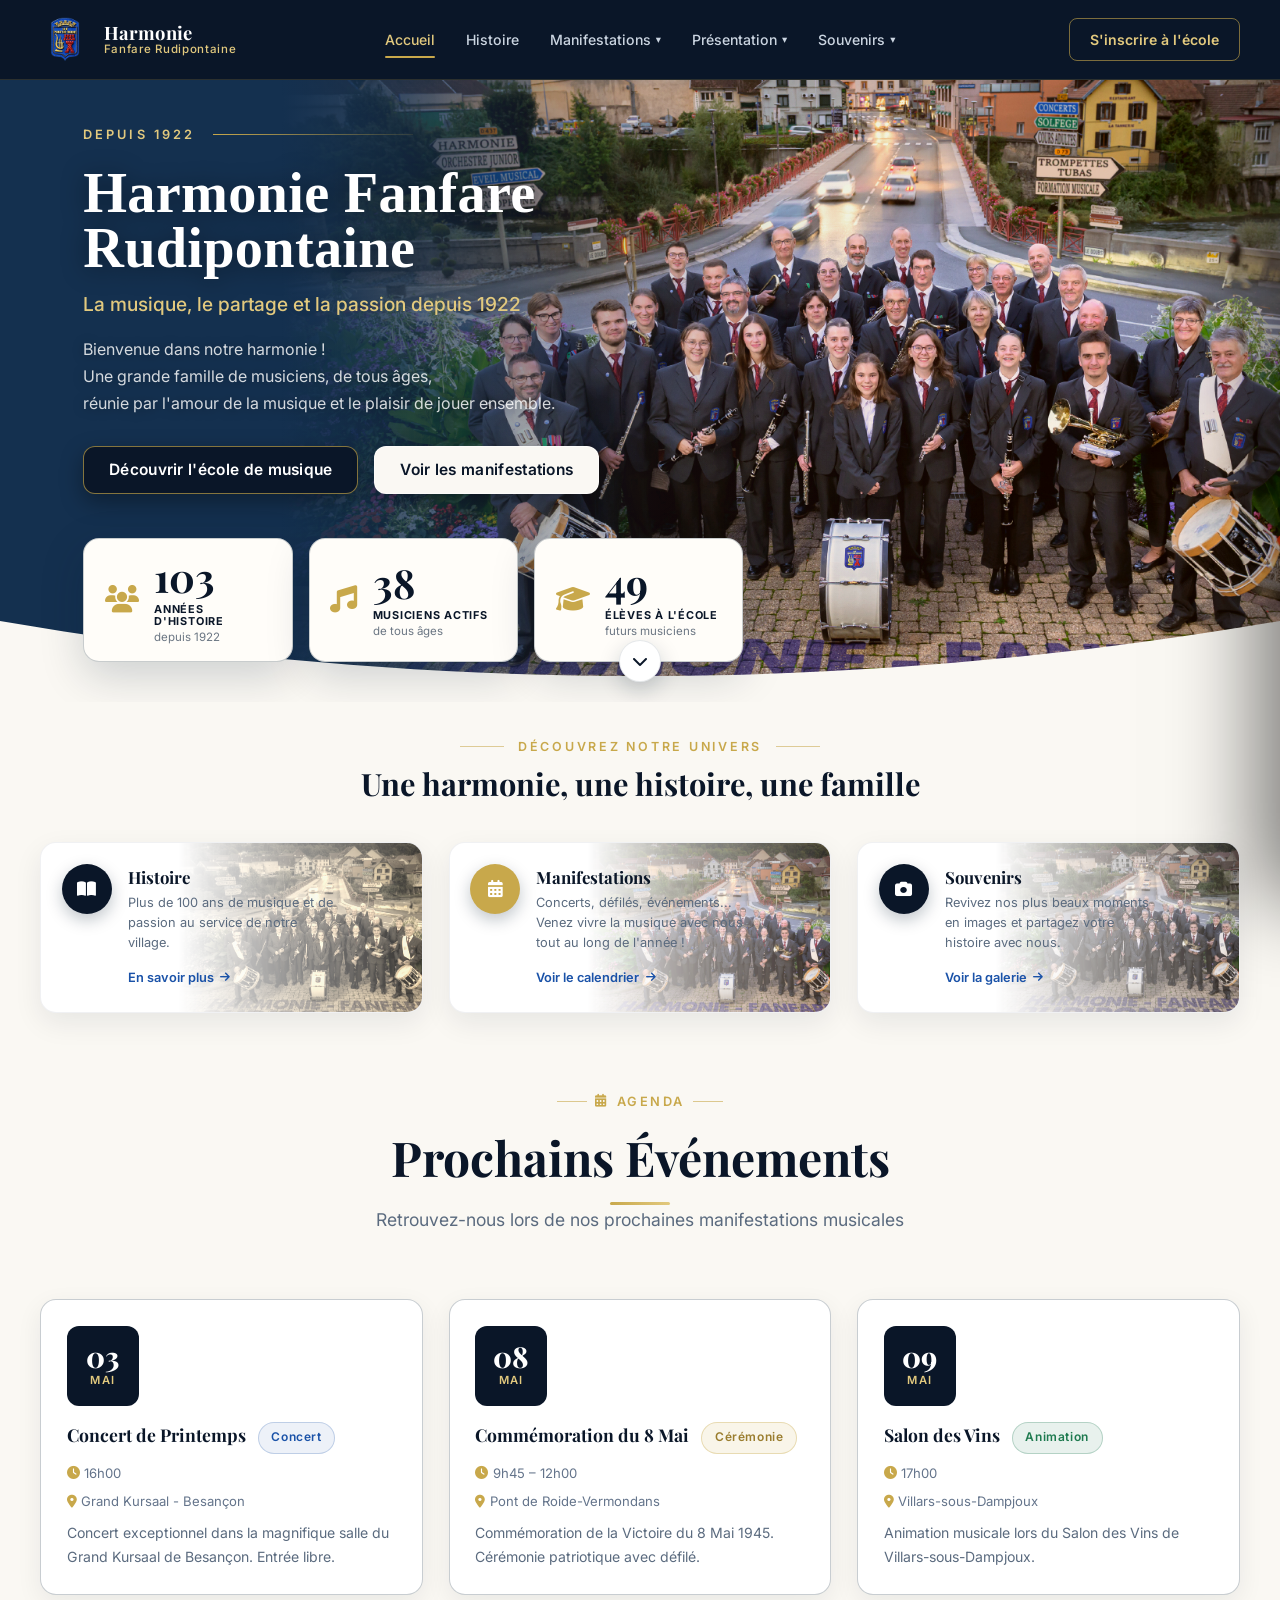
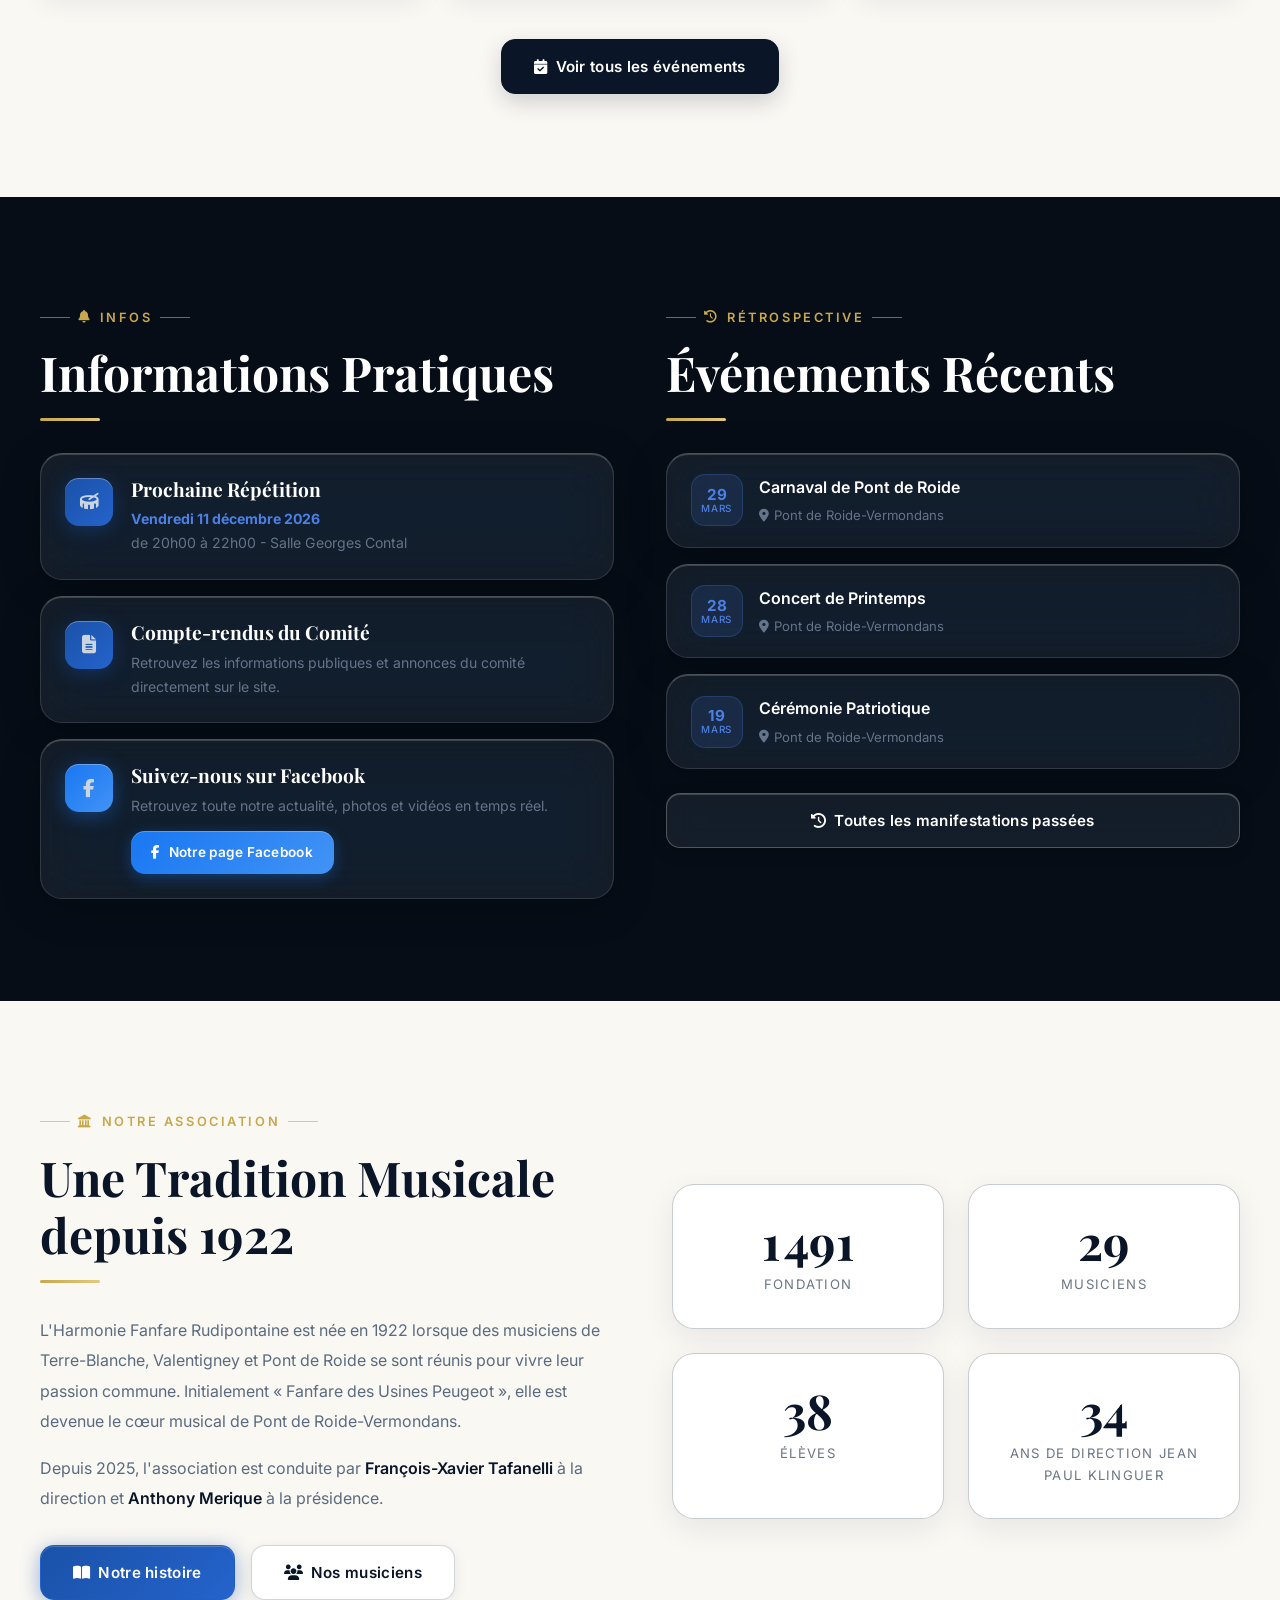
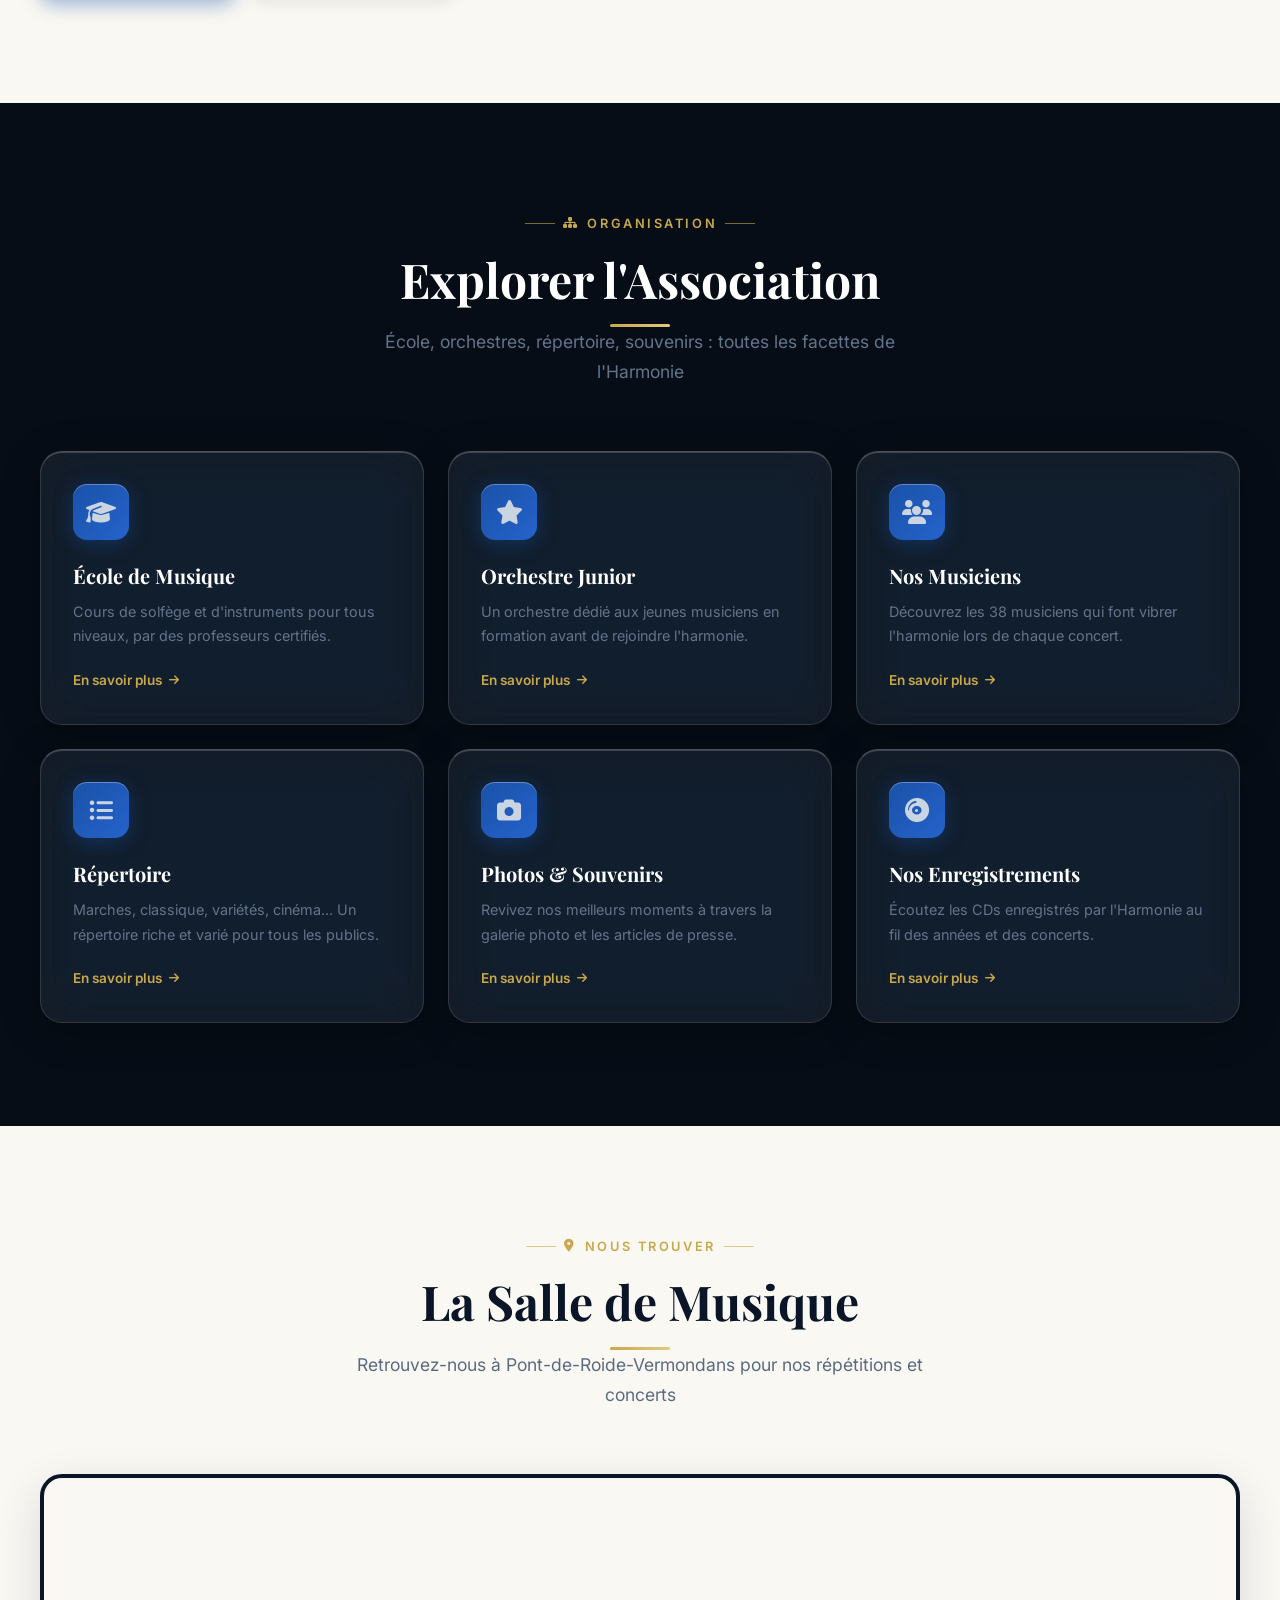
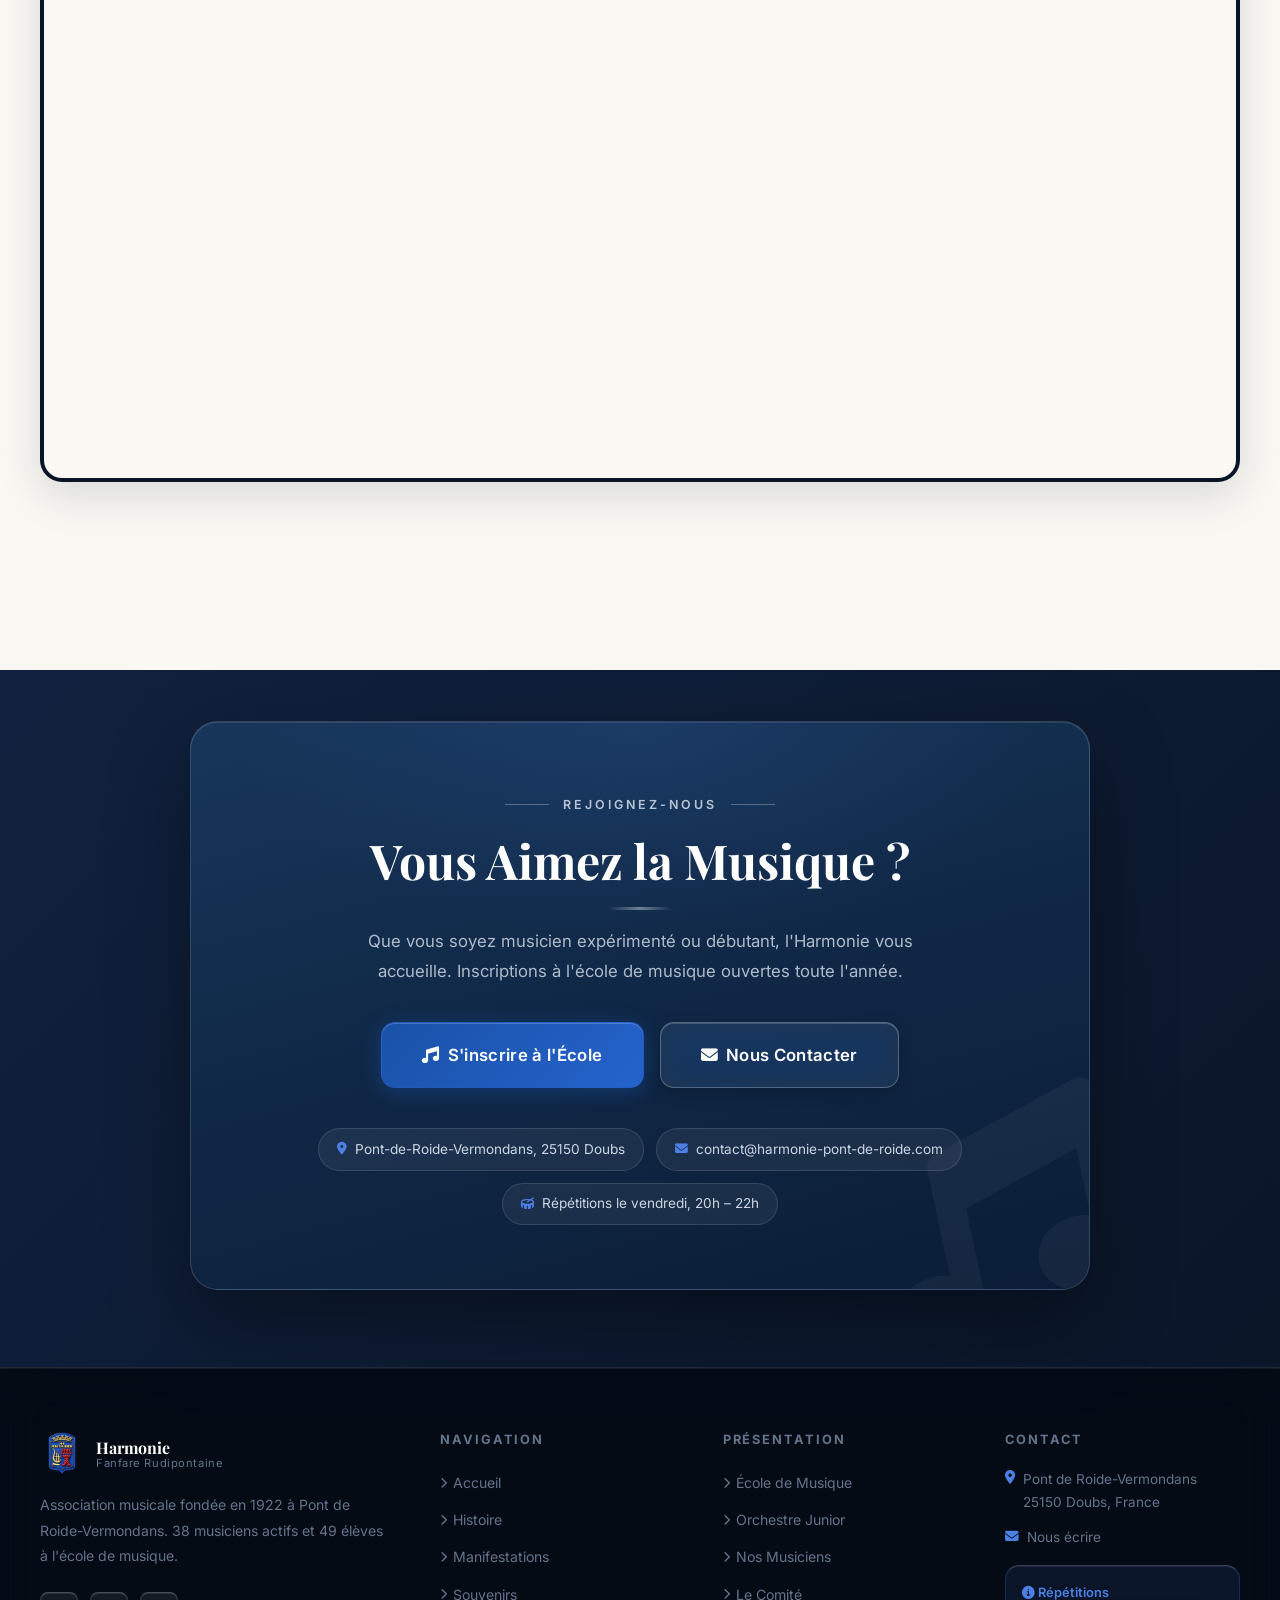
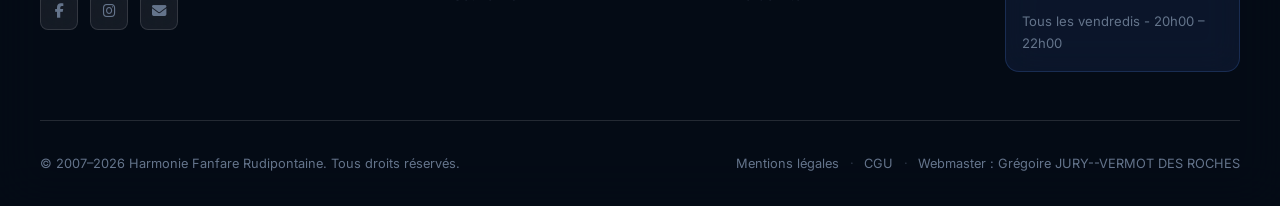
==== commit 1cf826b1: "Refonte des pages internes et ajout des mentions legales - Fonds alternes creme/bleu (.section-light" ====
--- a/index.html
+++ b/index.html
@@ -468,6 +468,31 @@
     }
     .map-embed iframe { filter: grayscale(0.15) contrast(1.05); }
     .map-cta { text-align: center; margin-top: 1.75rem; }
+    /* ── Localisation : fond blanc cassé assorti au haut de page ── */
+    .map-light { background: #faf8f3; }
+    .map-light .section-header h2 { color: var(--c-navy); }
+    .map-light .section-header p { color: #5b6b7f; }
+    .map-light .map-embed {
+      border: 4px solid var(--c-navy);
+      box-shadow: 0 14px 44px rgba(8,29,49,0.14);
+    }
+    /* Bouton « S'y rendre » version fond clair : verre sombre */
+    .map-light .btn-liquid {
+      background: linear-gradient(135deg, rgba(10,22,40,0.92), rgba(17,40,71,0.85));
+      border: 1px solid rgba(8,29,49,0.35);
+      border-top-color: rgba(255,255,255,0.25);
+      color: #ffffff;
+      box-shadow:
+        0 10px 28px rgba(8,29,49,0.25),
+        inset 0 1px 0 rgba(255,255,255,0.22);
+    }
+    .map-light .btn-liquid:hover {
+      background: linear-gradient(135deg, rgba(13,31,56,0.96), rgba(20,48,79,0.9));
+      border-color: rgba(8,29,49,0.5);
+      box-shadow:
+        0 16px 36px rgba(8,29,49,0.3),
+        inset 0 1px 0 rgba(255,255,255,0.3);
+    }
     /* Bouton « S'y rendre » : effet liquid glass */
     .btn-liquid {
       background: linear-gradient(135deg, rgba(255,255,255,0.16), rgba(255,255,255,0.05));
@@ -681,55 +706,99 @@
 
     /* CTA final */
     .join-panel {
-      max-width: 860px;
+      position: relative;
+      overflow: hidden;
+      max-width: 900px;
       margin: 0 auto;
       text-align: center;
-      padding: clamp(2.5rem, 5vw, 4rem) clamp(1.5rem, 4vw, 4rem);
-      background: rgba(255,255,255,0.055);
-      border: 1px solid rgba(255,255,255,0.14);
-      border-top: 2px solid rgba(200,168,75,0.55);
-      border-radius: var(--radius-xl);
-      backdrop-filter: blur(30px) saturate(1.8);
-      -webkit-backdrop-filter: blur(30px) saturate(1.8);
-      box-shadow: var(--shadow-glass), 0 0 80px rgba(200,168,75,0.07);
-    }
+      padding: clamp(2.75rem, 5vw, 4.25rem) clamp(1.5rem, 4vw, 4rem);
+      background: linear-gradient(165deg, #17365A 0%, #102847 48%, #0B1D36 100%);
+      border: 1px solid rgba(255,255,255,0.16);
+      border-radius: 28px;
+      box-shadow: 0 30px 80px rgba(0,0,0,0.4), inset 0 1px 0 rgba(255,255,255,0.1);
+    }
+    /* Halo bleuté en haut + grande note de musique en filigrane */
+    .join-panel::before {
+      content: '';
+      position: absolute;
+      inset: 0;
+      background: radial-gradient(ellipse 65% 55% at 50% 0%, rgba(77,128,228,0.12) 0%, transparent 70%);
+      pointer-events: none;
+    }
+    .join-panel::after {
+      content: '\f001';
+      font-family: 'Font Awesome 6 Free';
+      font-weight: 900;
+      position: absolute;
+      right: -30px;
+      bottom: -48px;
+      font-size: 240px;
+      line-height: 1;
+      color: rgba(255,255,255,0.045);
+      transform: rotate(-12deg);
+      pointer-events: none;
+    }
+    .join-panel > * { position: relative; z-index: 1; }
     .join-panel .eyebrow-line {
       display: inline-flex;
       align-items: center;
-      gap: 0.5rem;
-      font-size: 0.75rem;
+      gap: 0.9rem;
+      font-size: 0.78rem;
       font-weight: 600;
-      letter-spacing: 0.2em;
+      letter-spacing: 0.24em;
       text-transform: uppercase;
-      color: var(--c-gold);
+      color: rgba(203,213,225,0.9);
       margin-bottom: 1rem;
     }
+    .join-panel .eyebrow-line::before,
+    .join-panel .eyebrow-line::after {
+      content: '';
+      width: 44px;
+      height: 1px;
+      background: rgba(255,255,255,0.28);
+    }
+    .join-panel h2::after {
+      content: '';
+      display: block;
+      width: 64px;
+      height: 3px;
+      border-radius: 2px;
+      margin: 1.1rem auto 0;
+      background: linear-gradient(90deg, transparent, rgba(255,255,255,0.4), transparent);
+    }
     .join-panel > p {
-      color: var(--c-text-muted);
-      margin: 0 auto 2rem;
+      color: rgba(203,213,225,0.85);
+      margin: 0 auto 2.25rem;
       font-size: 1.05rem;
+      line-height: 1.8;
       max-width: 560px;
     }
     .join-actions { display: flex; gap: 1rem; justify-content: center; flex-wrap: wrap; }
     .join-contacts {
       display: flex;
-      gap: clamp(1rem, 3vw, 2.5rem);
+      gap: 0.75rem;
       justify-content: center;
       flex-wrap: wrap;
-      margin-top: 2.25rem;
-      padding-top: 1.75rem;
-      border-top: 1px solid rgba(255,255,255,0.1);
+      margin-top: 2.5rem;
       font-size: 0.85rem;
-      color: var(--c-text-muted);
+      color: var(--c-text);
     }
     .join-contacts a, .join-contacts span {
       display: inline-flex;
       align-items: center;
-      gap: 0.5rem;
-      transition: color var(--transition);
-    }
-    .join-contacts i { color: var(--c-gold); font-size: 0.8rem; }
-    .join-contacts a:hover { color: var(--c-gold-light); }
+      gap: 0.55rem;
+      padding: 0.55rem 1.1rem;
+      background: rgba(255,255,255,0.06);
+      border: 1px solid rgba(255,255,255,0.12);
+      border-radius: 100px;
+      transition: border-color var(--transition), background var(--transition), color var(--transition);
+    }
+    .join-contacts i { color: var(--c-accent); font-size: 0.8rem; }
+    .join-contacts a:hover {
+      color: var(--c-white);
+      border-color: rgba(255,255,255,0.35);
+      background: rgba(255,255,255,0.1);
+    }
 
     /* Accessibilité : focus clavier visible */
     .hhero a:focus-visible, main a:focus-visible, main button:focus-visible {
@@ -1118,7 +1187,7 @@
 
 
 <!-- ═══════════════════════════ LOCALISATION ═══════════════════════════ -->
-<section class="section" style="background:var(--c-navy)">
+<section class="section map-light">
   <div class="container">
     <div class="section-header" data-aos>
       <div class="eyebrow"><i class="fa-solid fa-location-dot" aria-hidden="true"></i> Nous trouver</div>
@@ -1157,7 +1226,7 @@
         Inscriptions à l'école de musique ouvertes toute l'année.
       </p>
       <div class="join-actions">
-        <a href="ecole-musique.html#inscription" class="btn btn-gold btn-lg">
+        <a href="ecole-musique.html#inscription" class="btn btn-blue btn-lg">
           <i class="fa-solid fa-music" aria-hidden="true"></i> S'inscrire à l'École
         </a>
         <a href="comite.html" class="btn btn-outline btn-lg">
--- a/css/style.css
+++ b/css/style.css
@@ -1249,51 +1249,6 @@
 
 textarea.form-control { resize: vertical; min-height: 130px; }
 
-/* ── Guestbook ── */
-.guestbook-entry {
-  background: var(--c-glass);
-  border: 1px solid var(--c-border);
-  border-top: 1px solid var(--c-glass-highlight);
-  border-radius: var(--radius-lg);
-  padding: 1.75rem;
-  margin-bottom: 1.5rem;
-  transition: transform var(--transition-spring), box-shadow var(--transition-glass), border-color var(--transition-glass), background var(--transition-glass);
-  backdrop-filter: blur(20px);
-  box-shadow: var(--shadow-glass);
-}
-
-.guestbook-entry:hover {
-  background: var(--c-glass-hover);
-  border-color: rgba(79,179,232,0.25);
-  border-top-color: rgba(255,255,255,0.3);
-  transform: translateY(-3px);
-  box-shadow: var(--shadow-glass-hover);
-}
-
-.guestbook-entry-header {
-  display: flex;
-  align-items: center;
-  gap: 1rem;
-  margin-bottom: 1rem;
-}
-
-.avatar {
-  width: 44px;
-  height: 44px;
-  border-radius: 50%;
-  background: linear-gradient(135deg, var(--c-blue), var(--c-blue-light));
-  display: flex;
-  align-items: center;
-  justify-content: center;
-  font-size: 1.1rem;
-  font-weight: 700;
-  color: var(--c-white);
-  flex-shrink: 0;
-}
-
-.guestbook-entry-meta .author { font-weight: 600; color: var(--c-white); }
-.guestbook-entry-meta .date { font-size: 0.8rem; color: var(--c-text-muted); }
-
 /* ── Accordion (Répertoire) ── */
 .accordion-item {
   border: 1px solid var(--c-border);
@@ -1345,20 +1300,6 @@
 
 .accordion-body-inner ul { padding-left: 1.25rem; }
 .accordion-body-inner li { margin-bottom: 0.4rem; list-style: disc; }
-
-/* ── Members Login ── */
-.login-card {
-  max-width: 480px;
-  margin: 0 auto;
-  background: rgba(255,255,255,0.07);
-  border: 1px solid rgba(255,255,255,0.14);
-  border-top: 1px solid rgba(255,255,255,0.28);
-  border-radius: var(--radius-xl);
-  padding: 3rem;
-  backdrop-filter: blur(40px) saturate(2);
-  -webkit-backdrop-filter: blur(40px) saturate(2);
-  box-shadow: var(--shadow-glass), 0 40px 80px rgba(0,0,0,0.3);
-}
 
 /* ── Footer ── */
 footer {
@@ -1570,6 +1511,117 @@
   color: var(--c-text);
   backdrop-filter: blur(16px);
   box-shadow: inset 0 1px 0 rgba(255,255,255,0.08);
+}
+
+/* ══════════════════════════════════════════════════════════
+   Sections claires (fond blanc cassé, alternance avec le bleu)
+   ══════════════════════════════════════════════════════════ */
+.section-light { background: #faf8f3; }
+
+/* Les textes utilisant les variables héritent automatiquement
+   (--c-white bascule en bleu nuit pour les textes inline « blancs ») */
+.section-light {
+  --c-text: #3d4d61;
+  --c-text-muted: #5b6b7f;
+  --c-white: #0A1628;
+}
+/* Ré-affirme le vrai blanc où il reste indispensable */
+.section-light .btn-blue,
+.section-light .btn-primary,
+.section-light .btn-facebook,
+.section-light .card-icon,
+.section-light .event-date-box .day { color: #ffffff; }
+.section-light h2, .section-light h3, .section-light h4, .section-light h5 { color: var(--c-navy); }
+.section-light .section-header p { color: #5b6b7f; }
+.section-light strong { color: var(--c-navy); }
+
+/* Cartes et blocs vitrés → blancs, bord net, sans flou */
+.section-light .card,
+.section-light .event-card,
+.section-light .stat-card,
+.section-light .accordion-item {
+  background: #ffffff;
+  border: 1.5px solid rgba(8,29,49,0.18);
+  backdrop-filter: none;
+  -webkit-backdrop-filter: none;
+  box-shadow: 0 10px 30px rgba(8,29,49,0.08);
+}
+.section-light .card:hover,
+.section-light .event-card:hover,
+.section-light .stat-card:hover {
+  background: #ffffff;
+  border-color: rgba(200,168,75,0.5);
+  border-top-color: rgba(200,168,75,0.5);
+  box-shadow: 0 16px 40px rgba(8,29,49,0.13);
+}
+
+/* Chiffres des stat-cards : dégradé clair illisible → bleu nuit plein */
+.section-light .stat-card .num {
+  background: none;
+  -webkit-text-fill-color: var(--c-navy);
+  color: var(--c-navy);
+}
+.section-light .stat-card .label { color: #6b7683; }
+
+/* Événements */
+.section-light .event-date-box { background: var(--c-navy); box-shadow: none; }
+.section-light .event-date-box .month { color: var(--c-gold-light); }
+.section-light .event-meta i { color: var(--c-gold); }
+
+/* Badges : variantes claires */
+.section-light .badge-blue  { background: rgba(26,82,168,0.08);  color: var(--c-blue); border: 1px solid rgba(26,82,168,0.22); backdrop-filter: none; }
+.section-light .badge-gold  { background: rgba(200,168,75,0.12); color: #9a7d2e; border: 1px solid rgba(200,168,75,0.35); backdrop-filter: none; }
+.section-light .badge-green { background: rgba(30,122,79,0.1);   color: #1e7a4f; border: 1px solid rgba(30,122,79,0.25); backdrop-filter: none; }
+.section-light .badge-red   { background: rgba(181,32,32,0.08);  color: #a83232; border: 1px solid rgba(181,32,32,0.25); backdrop-filter: none; }
+
+/* Boutons contour */
+.section-light .btn-outline {
+  background: #ffffff;
+  color: var(--c-navy);
+  border: 1px solid rgba(8,29,49,0.18);
+  backdrop-filter: none;
+  -webkit-backdrop-filter: none;
+  box-shadow: 0 4px 14px rgba(8,29,49,0.08);
+}
+.section-light .btn-outline:hover {
+  background: #ffffff;
+  border-color: rgba(200,168,75,0.55);
+  color: var(--c-navy);
+  box-shadow: 0 10px 26px rgba(8,29,49,0.14);
+}
+
+/* Accordéon (répertoire) */
+.section-light .accordion-trigger { background: #ffffff; color: var(--c-navy); }
+.section-light .accordion-trigger:hover { background: #f4f1ea; }
+.section-light .accordion-body { background: #faf8f3; }
+.section-light .accordion-body-inner { color: #4d5d70; }
+
+/* Formulaires */
+.section-light .form-label { color: #3d4d61; }
+.section-light .form-control {
+  background: #ffffff;
+  border: 1px solid rgba(8,29,49,0.2);
+  color: var(--c-navy);
+  backdrop-filter: none;
+  box-shadow: none;
+}
+.section-light .form-control::placeholder { color: #8a97a5; }
+.section-light .form-control:focus {
+  border-color: rgba(26,82,168,0.5);
+  background: #ffffff;
+  box-shadow: 0 0 0 3px rgba(26,82,168,0.12);
+}
+
+/* Timeline (histoire) : pastille détourée sur fond clair */
+.section-light .timeline-item::before { border-color: #faf8f3; }
+
+/* Encadré info */
+.section-light .highlight-box {
+  background: rgba(26,82,168,0.06);
+  border: 1px solid rgba(26,82,168,0.18);
+  border-top-color: rgba(26,82,168,0.18);
+  backdrop-filter: none;
+  box-shadow: none;
 }
 
 /* ── Responsive Nav ── */
@@ -1709,9 +1761,6 @@
   /* Galerie : 1 colonne */
   .gallery-grid { grid-template-columns: 1fr; }
 
-  /* Carte login */
-  .login-card { padding: 2rem 1.25rem; }
-
   /* Boutons réseaux sociaux : cible tactile ≥ 44px */
   .social-btn { width: 44px; height: 44px; font-size: 1rem; }
 
@@ -1723,9 +1772,4 @@
 
   /* Accordion - texte du titre ne déborde pas */
   .accordion-trigger { padding: 1rem 1.25rem; font-size: 0.9rem; }
-
-  /* Guestbook avatar + header */
-  .guestbook-entry { padding: 1.25rem; }
-  .guestbook-entry-header { gap: 0.75rem; }
-  .avatar { width: 38px; height: 38px; font-size: 0.9rem; }
-}
+}
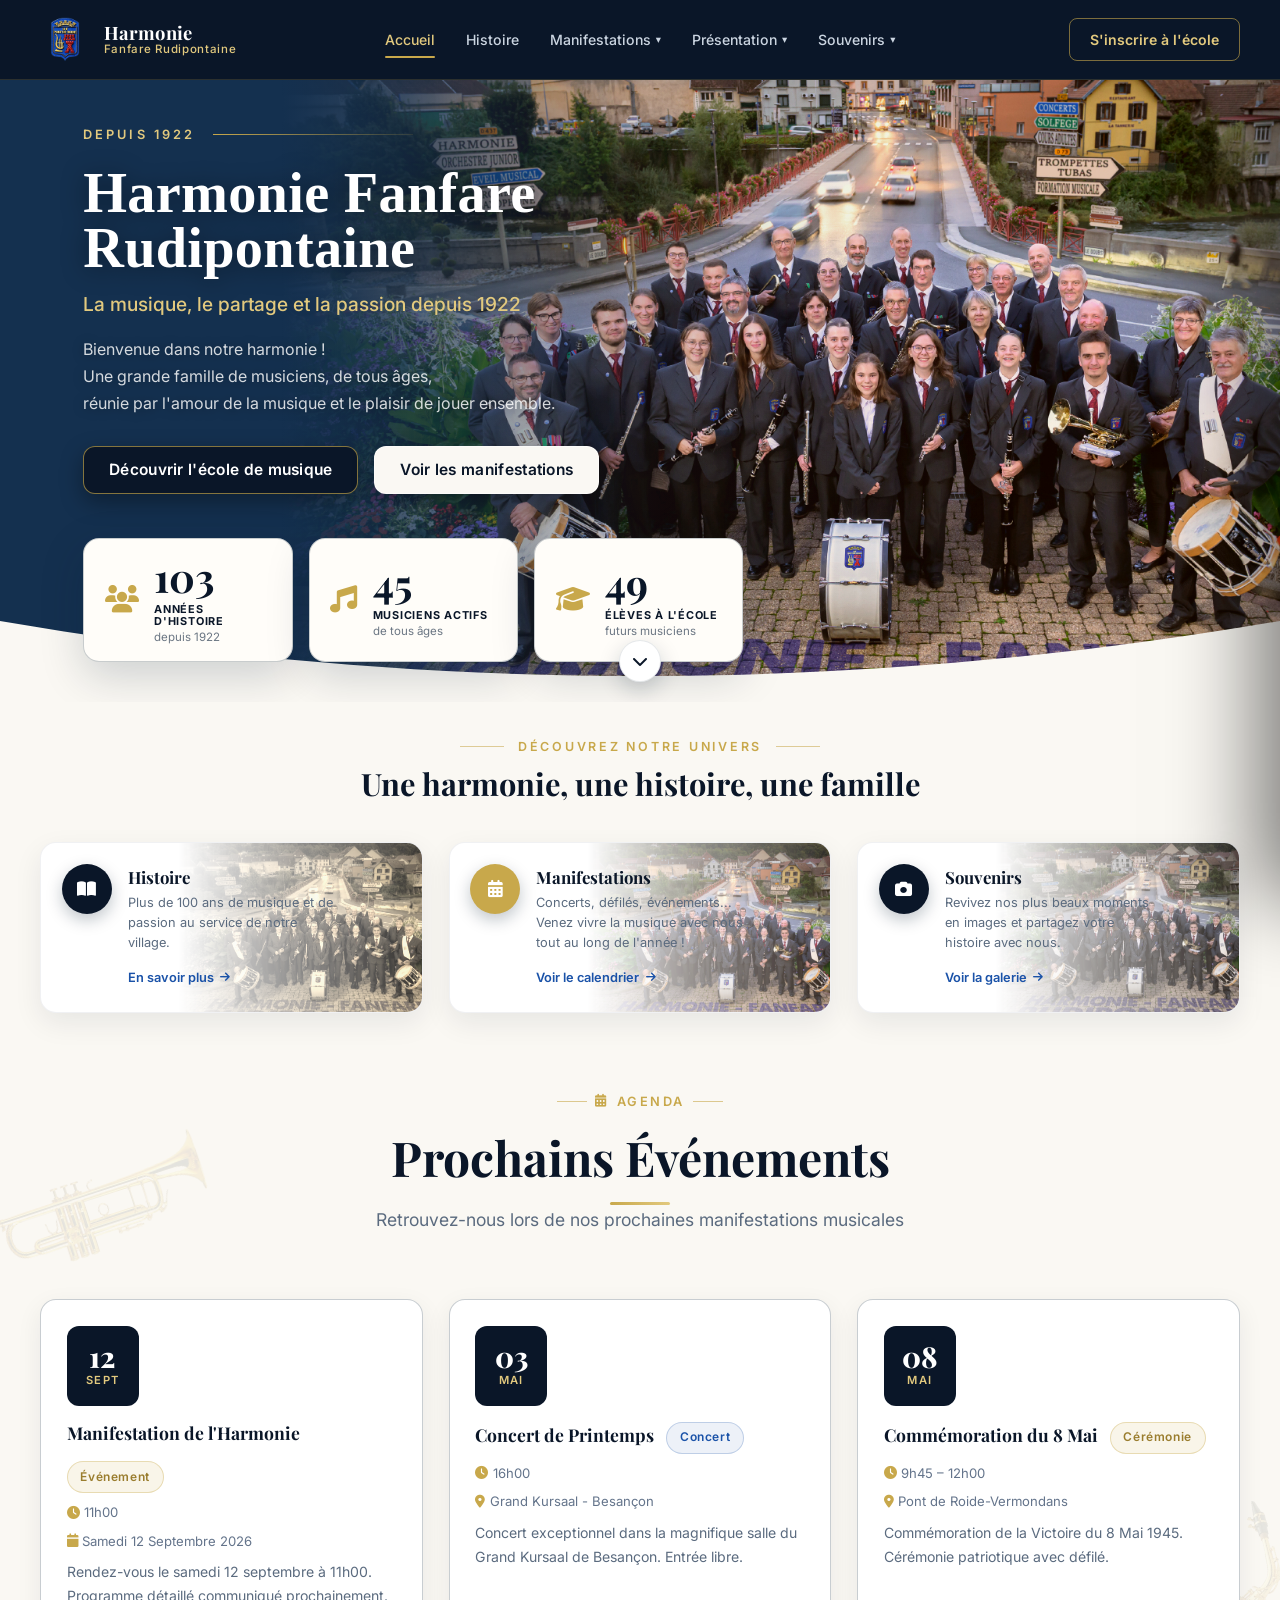
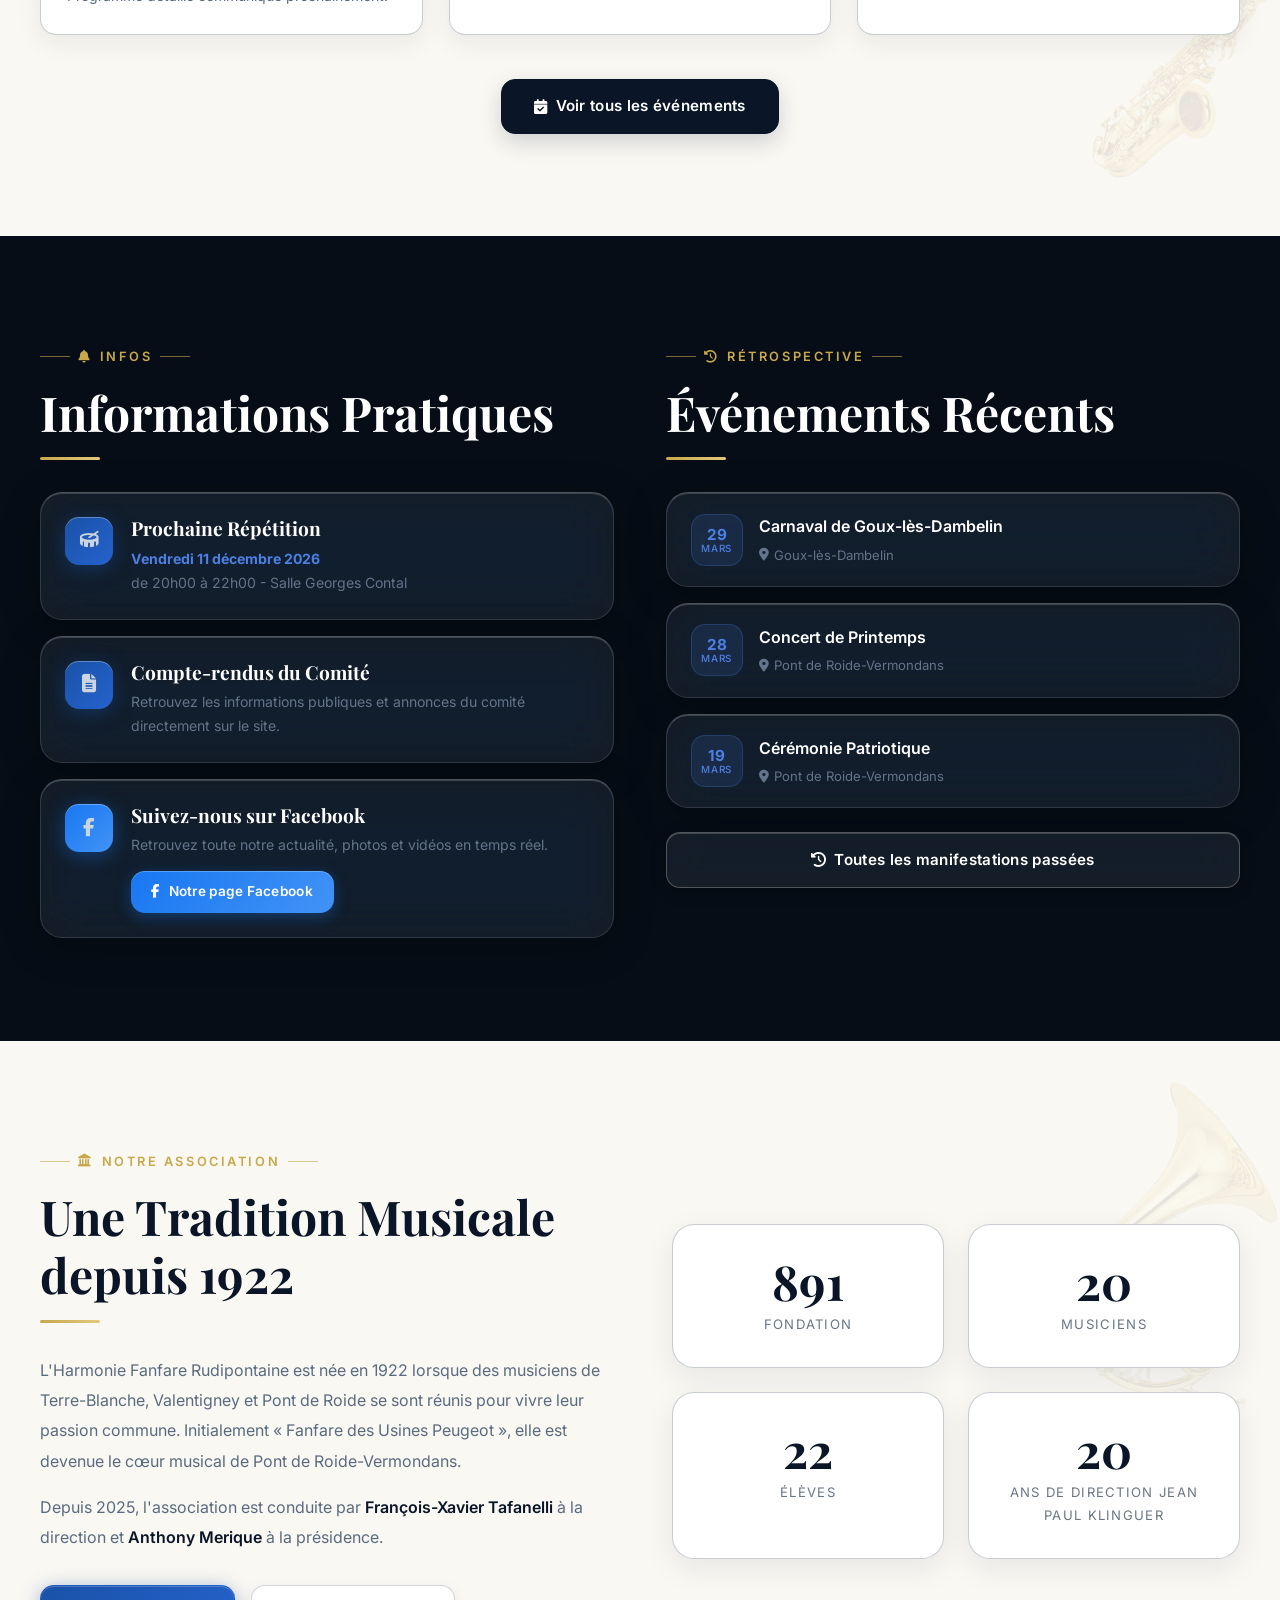
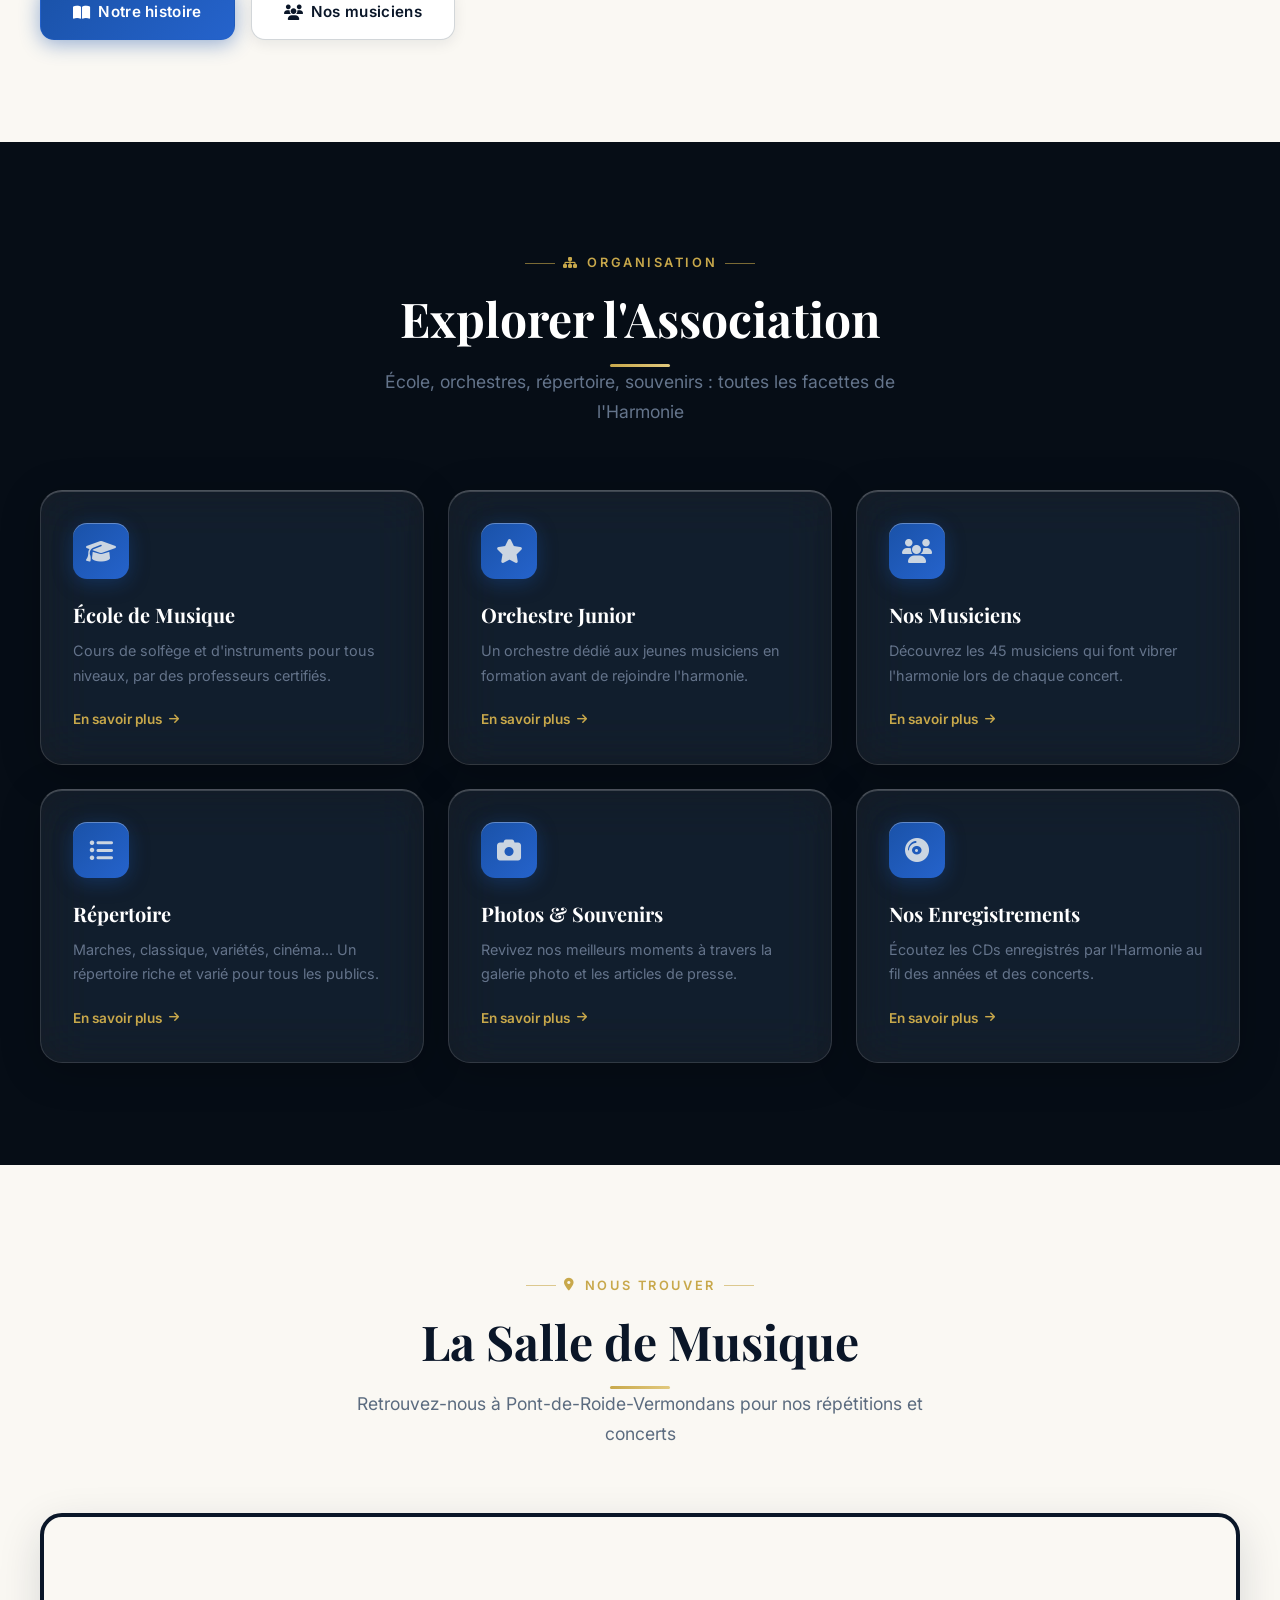
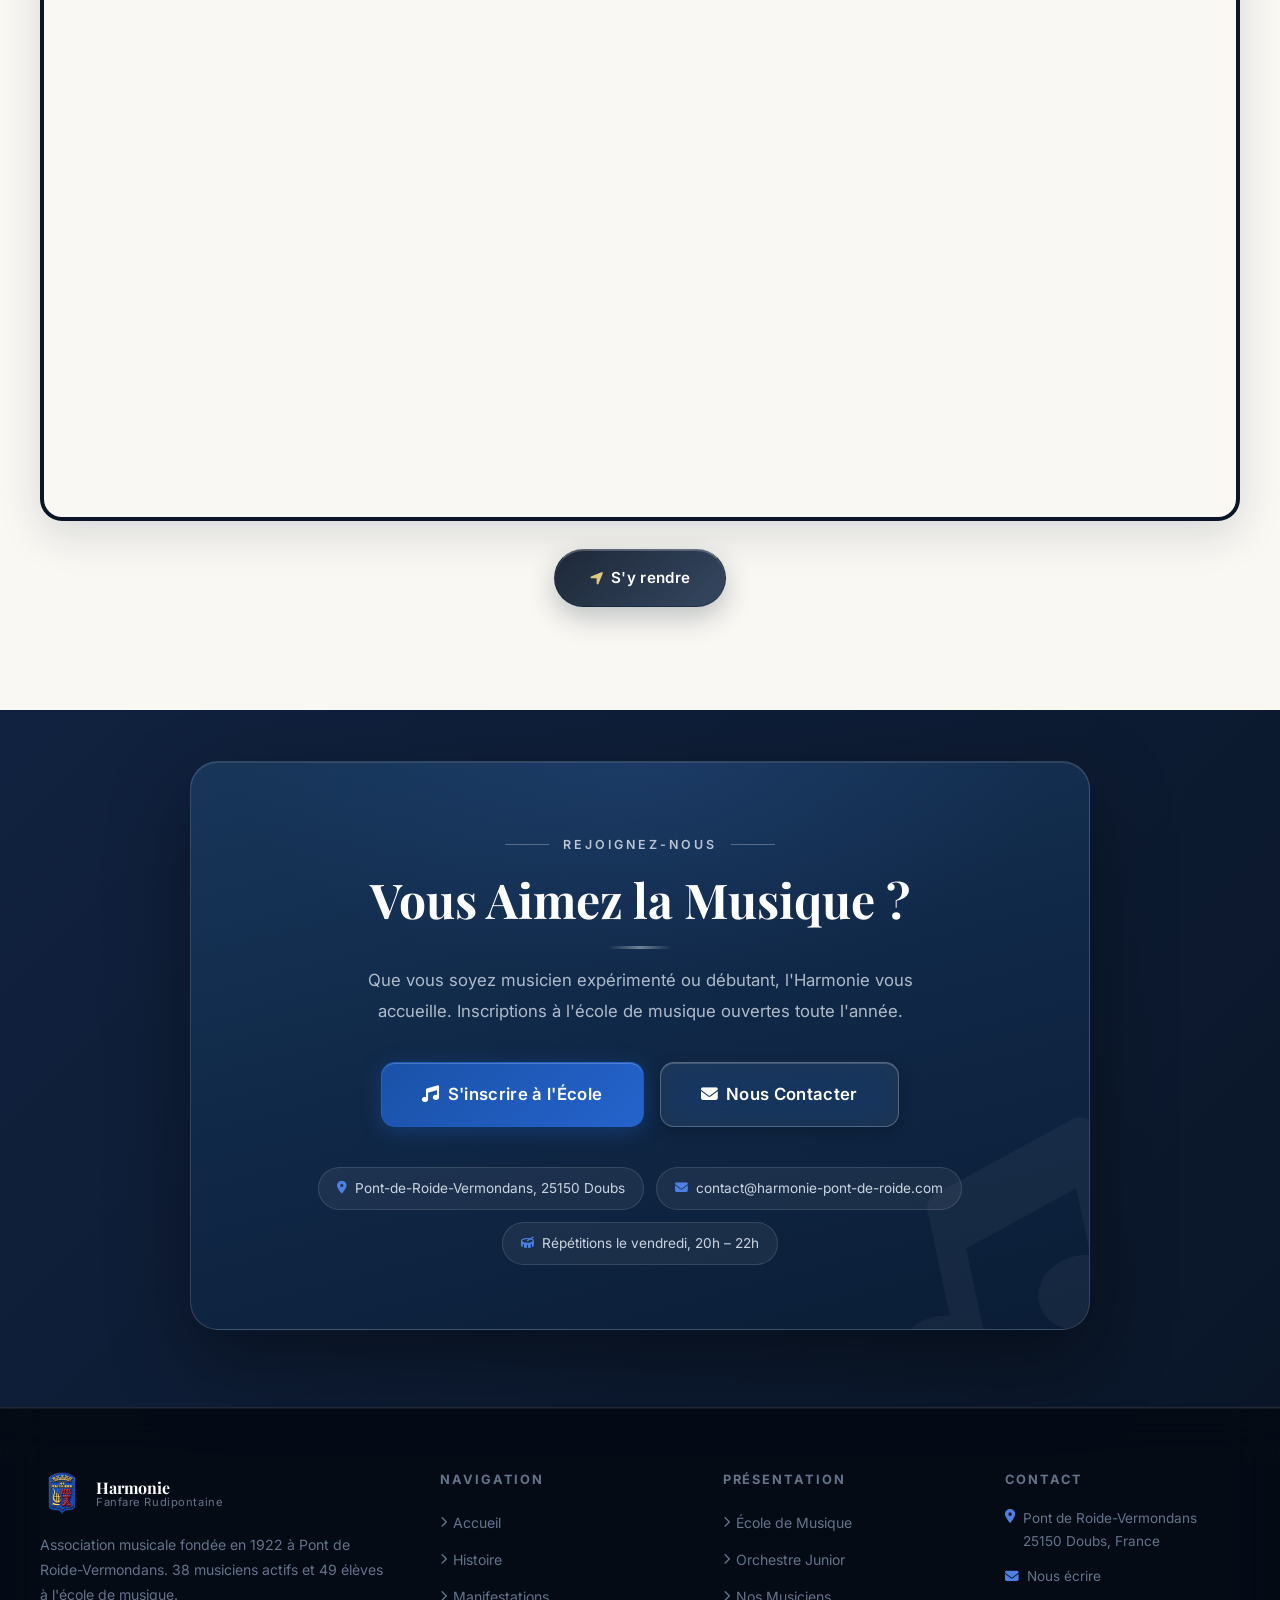
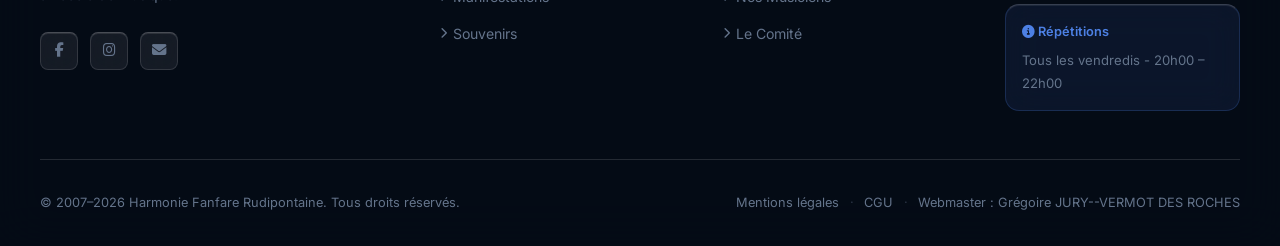
==== commit 17a4097b: "Mise à jour musiciens, événements, instruments et guides de modification - Effectif recalculé à 45 m" ====
--- a/index.html
+++ b/index.html
@@ -818,6 +818,37 @@
 <!-- Navbar + footer injectés automatiquement par nav-component.js -->
 <script src="js/nav-component.js"></script>
 
+<!-- #####################################################################
+     #####################################################################
+
+     BIENVENUE DANS LE CODE DU SITE !
+
+     Tout ce qui se modifie couramment est signalé par des blocs de
+     dièses ### comme celui-ci, avec un mode d'emploi à chaque fois.
+
+     OÙ TROUVER QUOI :
+       * index.html          : page d'accueil (chiffres, 3 prochains
+                               événements, 3 événements récents)
+       * manifestations.html : TOUS les événements (à venir + passés),
+                               avec le mode d'emploi complet
+       * musiciens.html      : la liste des musiciens par pupitre,
+                               avec le mode d'emploi complet
+       * histoire.html       : chronologie et statistiques
+       * ecole-musique.html  : école, cours, vitrine des instruments
+       * comite.html         : bureau et contact
+       * souvenirs.html      : albums photos et presse
+
+     RÈGLE D'OR : ne modifiez que les TEXTES et les CHIFFRES entre les
+     balises (par ex. entre <h3> et </h3>). Ne supprimez jamais une
+     balise <div> sans son contenu complet, et gardez toujours une
+     copie du fichier avant une grosse modification.
+
+     Un texte entre  <!~~  et  ~~>  (comme ce bloc, avec des tirets)
+     est un commentaire : il n'apparaît jamais sur le site.
+
+     #####################################################################
+     ##################################################################### -->
+
 <main>
 
 <!-- ═══════════════════════════ HERO ═══════════════════════════ -->
@@ -837,6 +868,14 @@
       </div>
     </div>
 
+    <!-- #################################################################
+         LES 3 CHIFFRES DE LA PAGE D'ACCUEIL
+         Pour changer un chiffre (années, musiciens, élèves), modifiez
+         À DEUX ENDROITS sur la même ligne :
+           1. data-count="45"   (le chiffre de l'animation)
+           2. >45<              (le chiffre affiché)
+         Exemple : <span class="num" data-count="50">50</span>
+         ################################################################# -->
     <div class="hhero-stats">
       <div class="hhero-stat">
         <div class="stat-ic"><i class="fa-solid fa-users" aria-hidden="true"></i></div>
@@ -849,7 +888,7 @@
       <div class="hhero-stat">
         <div class="stat-ic"><i class="fa-solid fa-music" aria-hidden="true"></i></div>
         <div class="stat-txt">
-          <span class="num" data-count="38">38</span>
+          <span class="num" data-count="45">45</span>
           <span class="label">Musiciens actifs</span>
           <span class="sub">de tous âges</span>
         </div>
@@ -913,7 +952,9 @@
 
 
 <!-- ═══════════════════════════ PROCHAINS ÉVÉNEMENTS ═══════════════════════════ -->
-<section class="section agenda-light">
+<section class="section agenda-light has-instr-deco">
+  <img src="images/instruments/trompette.png" alt="" aria-hidden="true" class="instr-deco" style="left:-3%;top:8%;transform:rotate(-18deg)" loading="lazy">
+  <img src="images/instruments/saxophone.png" alt="" aria-hidden="true" class="instr-deco" style="right:-2%;bottom:4%;transform:rotate(14deg)" loading="lazy">
   <div class="container">
     <div class="section-header" data-aos>
       <div class="eyebrow"><i class="fa-solid fa-calendar-days" aria-hidden="true"></i> Agenda</div>
@@ -922,7 +963,52 @@
       <p>Retrouvez-nous lors de nos prochaines manifestations musicales</p>
     </div>
 
+    <!-- #################################################################
+         #################################################################
+
+         LES 3 PROCHAINS ÉVÉNEMENTS DE L'ACCUEIL
+
+         RÈGLE : toujours 3 événements maximum ici, pas plus.
+         La liste complète se gère dans le fichier  manifestations.html
+         (pensez à mettre à jour les deux fichiers en même temps).
+
+         Pour modifier un événement, changez simplement les textes :
+           1. Le jour dans     <span class="day">12</span>
+           2. Le mois dans     <span class="month">Sept</span>
+           3. Le titre dans    <h3> ... </h3>
+           4. L'étiquette dans <span class="badge ..."> ... </span>
+              Couleurs possibles :  badge-blue  badge-gold  badge-green
+           5. L'heure, la date ou le lieu dans les lignes <span> qui
+              contiennent une icône <i class="fa-solid fa-clock"> (heure),
+              fa-calendar (date) ou fa-location-dot (lieu)
+           6. La description dans <p class="event-desc"> ... </p>
+
+         Pour remplacer un événement passé : modifiez les textes du bloc
+         existant, sans toucher aux balises <div> qui l'entourent.
+
+         #################################################################
+         ################################################################# -->
     <div class="home-events">
+
+      <div class="event-card" data-aos data-aos-delay="50">
+        <div class="event-date-box">
+          <span class="day">12</span>
+          <span class="month">Sept</span>
+        </div>
+        <div class="event-info">
+          <div class="event-title-row">
+            <h3>Manifestation de l'Harmonie</h3>
+            <span class="badge badge-gold">Événement</span>
+          </div>
+          <div class="event-meta">
+            <span><i class="fa-solid fa-clock" aria-hidden="true"></i> 11h00</span>
+            <span><i class="fa-solid fa-calendar" aria-hidden="true"></i> Samedi 12 Septembre 2026</span>
+          </div>
+          <p class="event-desc">
+            Rendez-vous le samedi 12 septembre à 11h00. Programme détaillé communiqué prochainement.
+          </p>
+        </div>
+      </div>
 
       <div class="event-card" data-aos data-aos-delay="100">
         <div class="event-date-box">
@@ -960,26 +1046,6 @@
           </div>
           <p class="event-desc">
             Commémoration de la Victoire du 8 Mai 1945. Cérémonie patriotique avec défilé.
-          </p>
-        </div>
-      </div>
-
-      <div class="event-card" data-aos data-aos-delay="300">
-        <div class="event-date-box">
-          <span class="day">09</span>
-          <span class="month">Mai</span>
-        </div>
-        <div class="event-info">
-          <div class="event-title-row">
-            <h3>Salon des Vins</h3>
-            <span class="badge badge-green">Animation</span>
-          </div>
-          <div class="event-meta">
-            <span><i class="fa-solid fa-clock" aria-hidden="true"></i> 17h00</span>
-            <span><i class="fa-solid fa-location-dot" aria-hidden="true"></i> Villars-sous-Dampjoux</span>
-          </div>
-          <p class="event-desc">
-            Animation musicale lors du Salon des Vins de Villars-sous-Dampjoux.
           </p>
         </div>
       </div>
@@ -1043,12 +1109,20 @@
           <h2>Événements Récents</h2>
           <div class="divider"></div>
         </div>
+        <!-- #############################################################
+             ÉVÉNEMENTS RÉCENTS (colonne "Rétrospective")
+             3 événements passés, du plus récent au plus ancien.
+             Pour chaque bloc "recent-item", modifiez :
+               1. Le jour et le mois :  29<small>Mars</small>
+               2. Le titre dans        <div class="title"> ... </div>
+               3. Le lieu dans         <div class="place"> ... </div>
+             ############################################################# -->
         <div style="display:grid;gap:1rem">
           <div class="card recent-item">
             <div class="recent-date">29<small>Mars</small></div>
             <div>
-              <div class="title">Carnaval de Pont de Roide</div>
-              <div class="place"><i class="fa-solid fa-location-dot" aria-hidden="true"></i> Pont de Roide-Vermondans</div>
+              <div class="title">Carnaval de Goux-lès-Dambelin</div>
+              <div class="place"><i class="fa-solid fa-location-dot" aria-hidden="true"></i> Goux-lès-Dambelin</div>
             </div>
           </div>
           <div class="card recent-item">
@@ -1079,7 +1153,8 @@
 
 
 <!-- ═══════════════════════════ À PROPOS ═══════════════════════════ -->
-<section class="section about-light">
+<section class="section about-light has-instr-deco">
+  <img src="images/instruments/cor.png" alt="" aria-hidden="true" class="instr-deco" style="right:-2%;top:6%;transform:rotate(12deg)" loading="lazy">
   <div class="container">
     <div class="grid-2" style="gap:clamp(2rem,5vw,5rem);align-items:center">
 
@@ -1109,6 +1184,11 @@
         </div>
       </div>
 
+      <!-- #############################################################
+           STATISTIQUES "NOTRE ASSOCIATION"
+           Comme pour les chiffres du haut de page : modifiez
+           data-count="45" ET le chiffre affiché juste après.
+           ############################################################# -->
       <div data-aos="fade-left">
         <div class="stats-grid" style="grid-template-columns:repeat(2,1fr)">
           <div class="stat-card">
@@ -1116,7 +1196,7 @@
             <div class="label">Fondation</div>
           </div>
           <div class="stat-card">
-            <div class="num" data-count="38">38</div>
+            <div class="num" data-count="45">45</div>
             <div class="label">Musiciens</div>
           </div>
           <div class="stat-card">
@@ -1160,7 +1240,8 @@
       <a href="musiciens.html" class="card explore-card" data-aos data-aos-delay="150">
         <div class="card-icon"><i class="fa-solid fa-users" aria-hidden="true"></i></div>
         <h3>Nos Musiciens</h3>
-        <p>Découvrez les 38 musiciens qui font vibrer l'harmonie lors de chaque concert.</p>
+        <!-- ##### NOMBRE DE MUSICIENS : pensez à changer le chiffre ci-dessous aussi ##### -->
+        <p>Découvrez les 45 musiciens qui font vibrer l'harmonie lors de chaque concert.</p>
         <div class="more">En savoir plus <i class="fa-solid fa-arrow-right" aria-hidden="true"></i></div>
       </a>
       <a href="repertoire.html" class="card explore-card" data-aos data-aos-delay="200">
--- a/css/style.css
+++ b/css/style.css
@@ -1773,3 +1773,44 @@
   /* Accordion - texte du titre ne déborde pas */
   .accordion-trigger { padding: 1rem 1.25rem; font-size: 0.9rem; }
 }
+
+/* ═══════════ Instruments décoratifs ═══════════ */
+
+/* Section avec instruments en filigrane dans le fond */
+.has-instr-deco { position: relative; isolation: isolate; overflow: hidden; }
+
+.instr-deco {
+  position: absolute;
+  z-index: -1;
+  width: clamp(150px, 20vw, 300px);
+  opacity: .09;
+  pointer-events: none;
+  user-select: none;
+}
+
+/* Bandeau d'instruments alignés */
+.instr-strip {
+  display: flex;
+  justify-content: center;
+  align-items: center;
+  flex-wrap: wrap;
+  gap: clamp(1rem, 3vw, 2rem);
+}
+
+.instr-strip img {
+  height: 54px;
+  width: auto;
+  max-width: 110px;
+  object-fit: contain;
+  filter: drop-shadow(0 8px 14px rgba(8, 29, 49, 0.35));
+  transition: transform .35s cubic-bezier(.34, 1.3, .64, 1);
+}
+
+.instr-strip img:nth-child(odd) { rotate: -5deg; }
+.instr-strip img:nth-child(even) { rotate: 4deg; }
+.instr-strip img:hover { transform: translateY(-6px) scale(1.1); }
+
+@media (max-width: 600px) {
+  .instr-strip img { height: 38px; max-width: 80px; }
+  .instr-deco { opacity: .07; }
+}
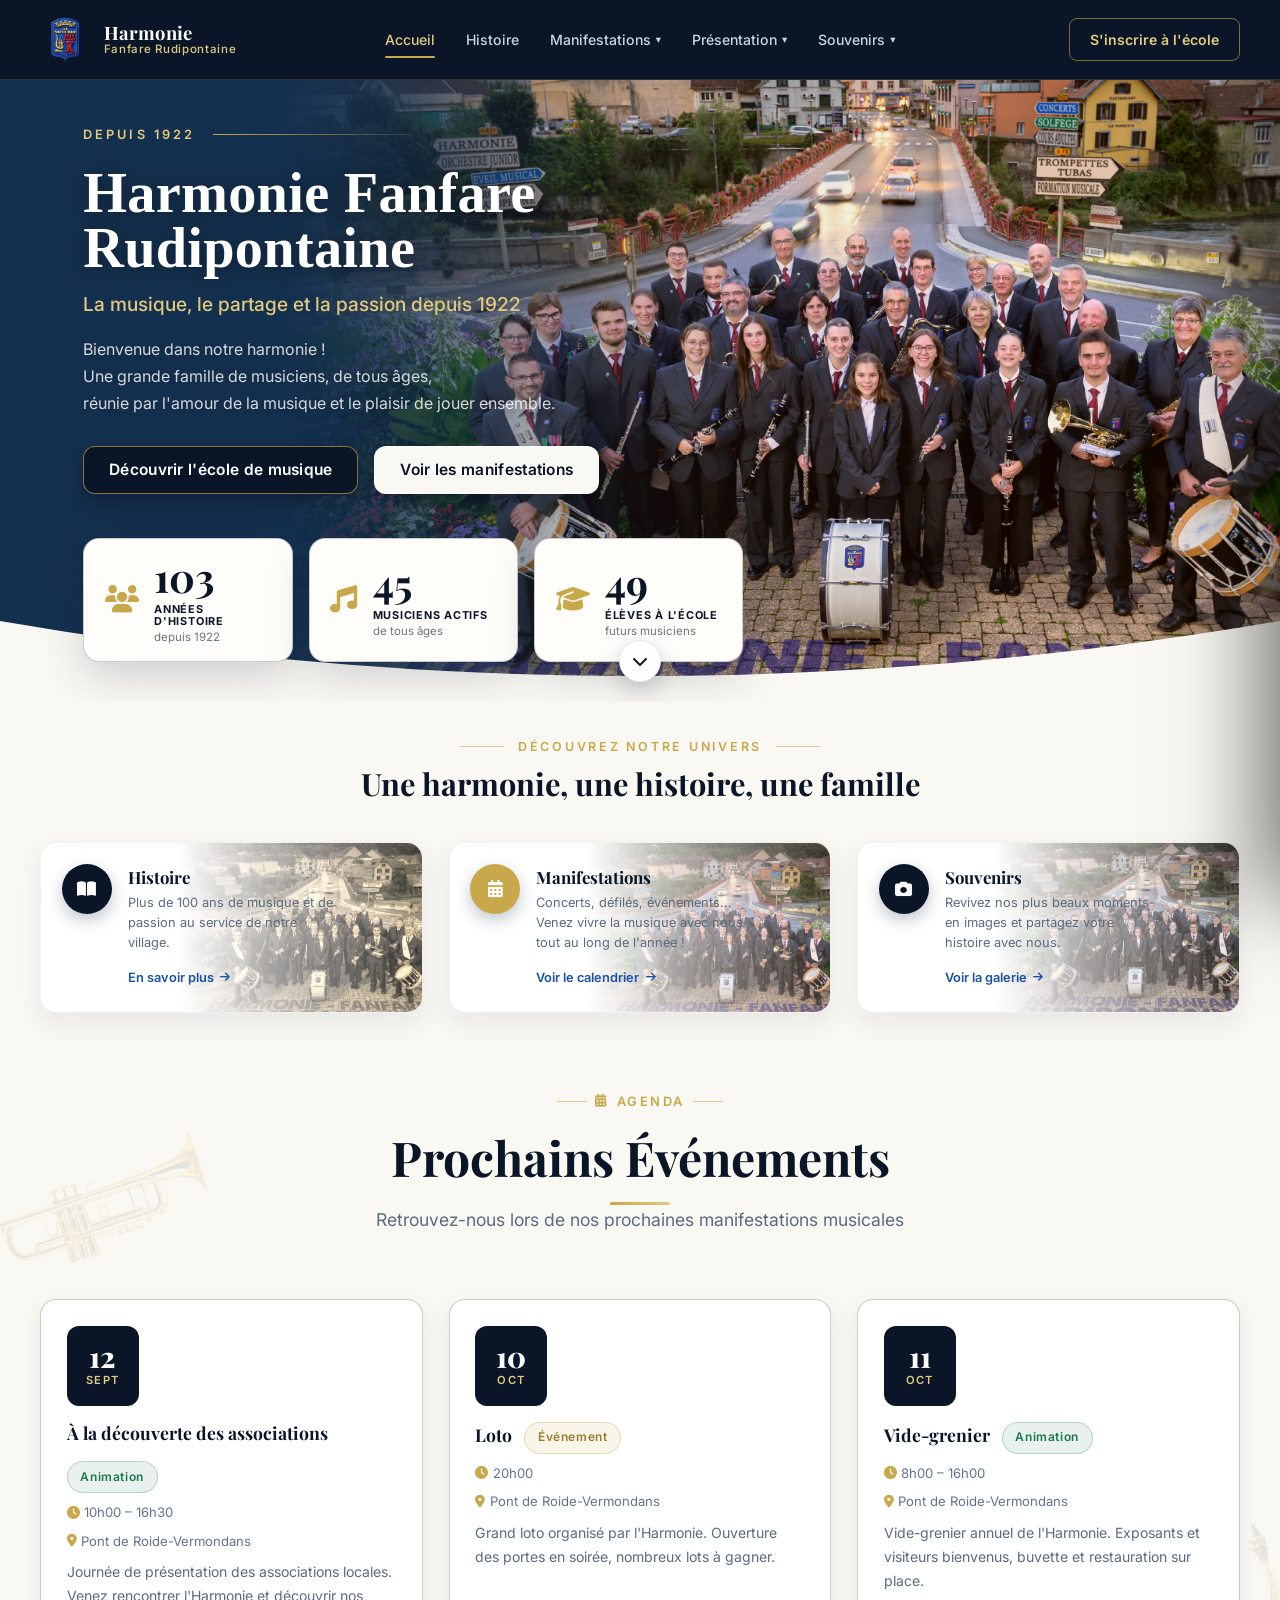
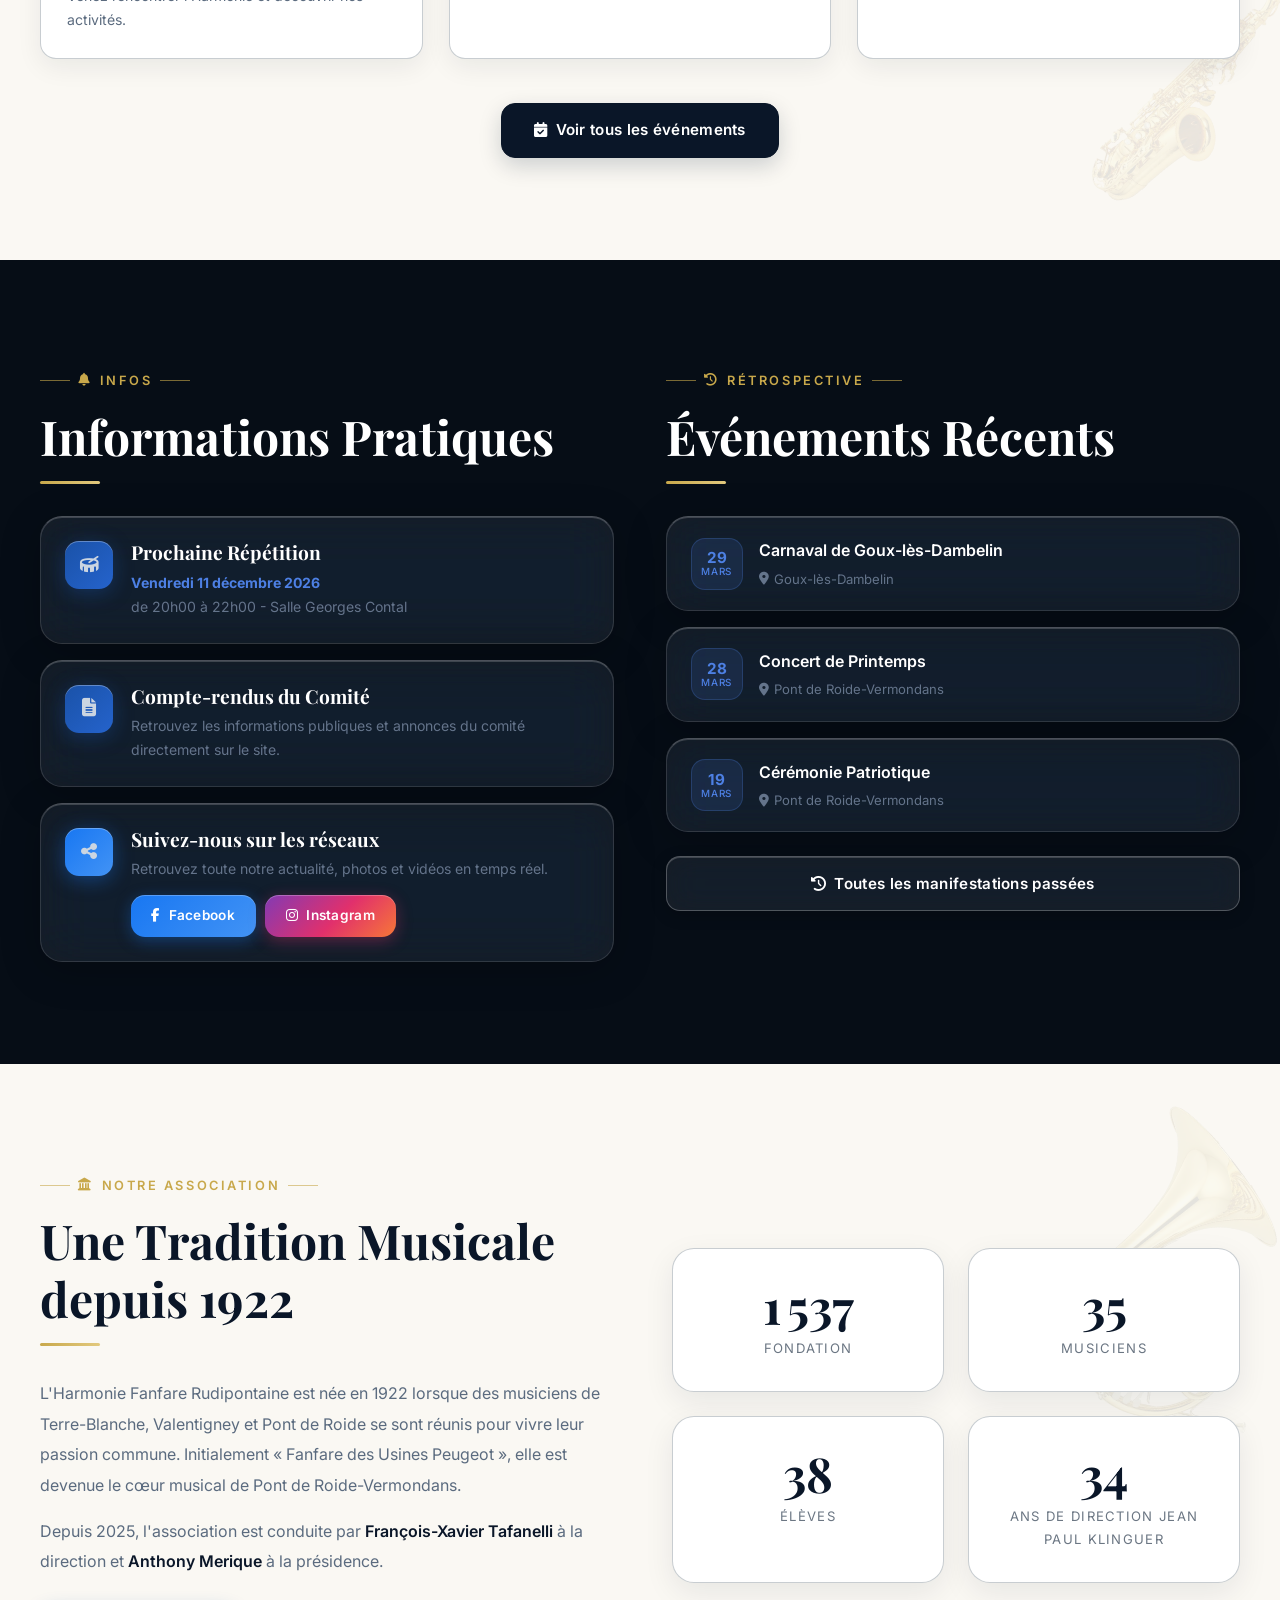
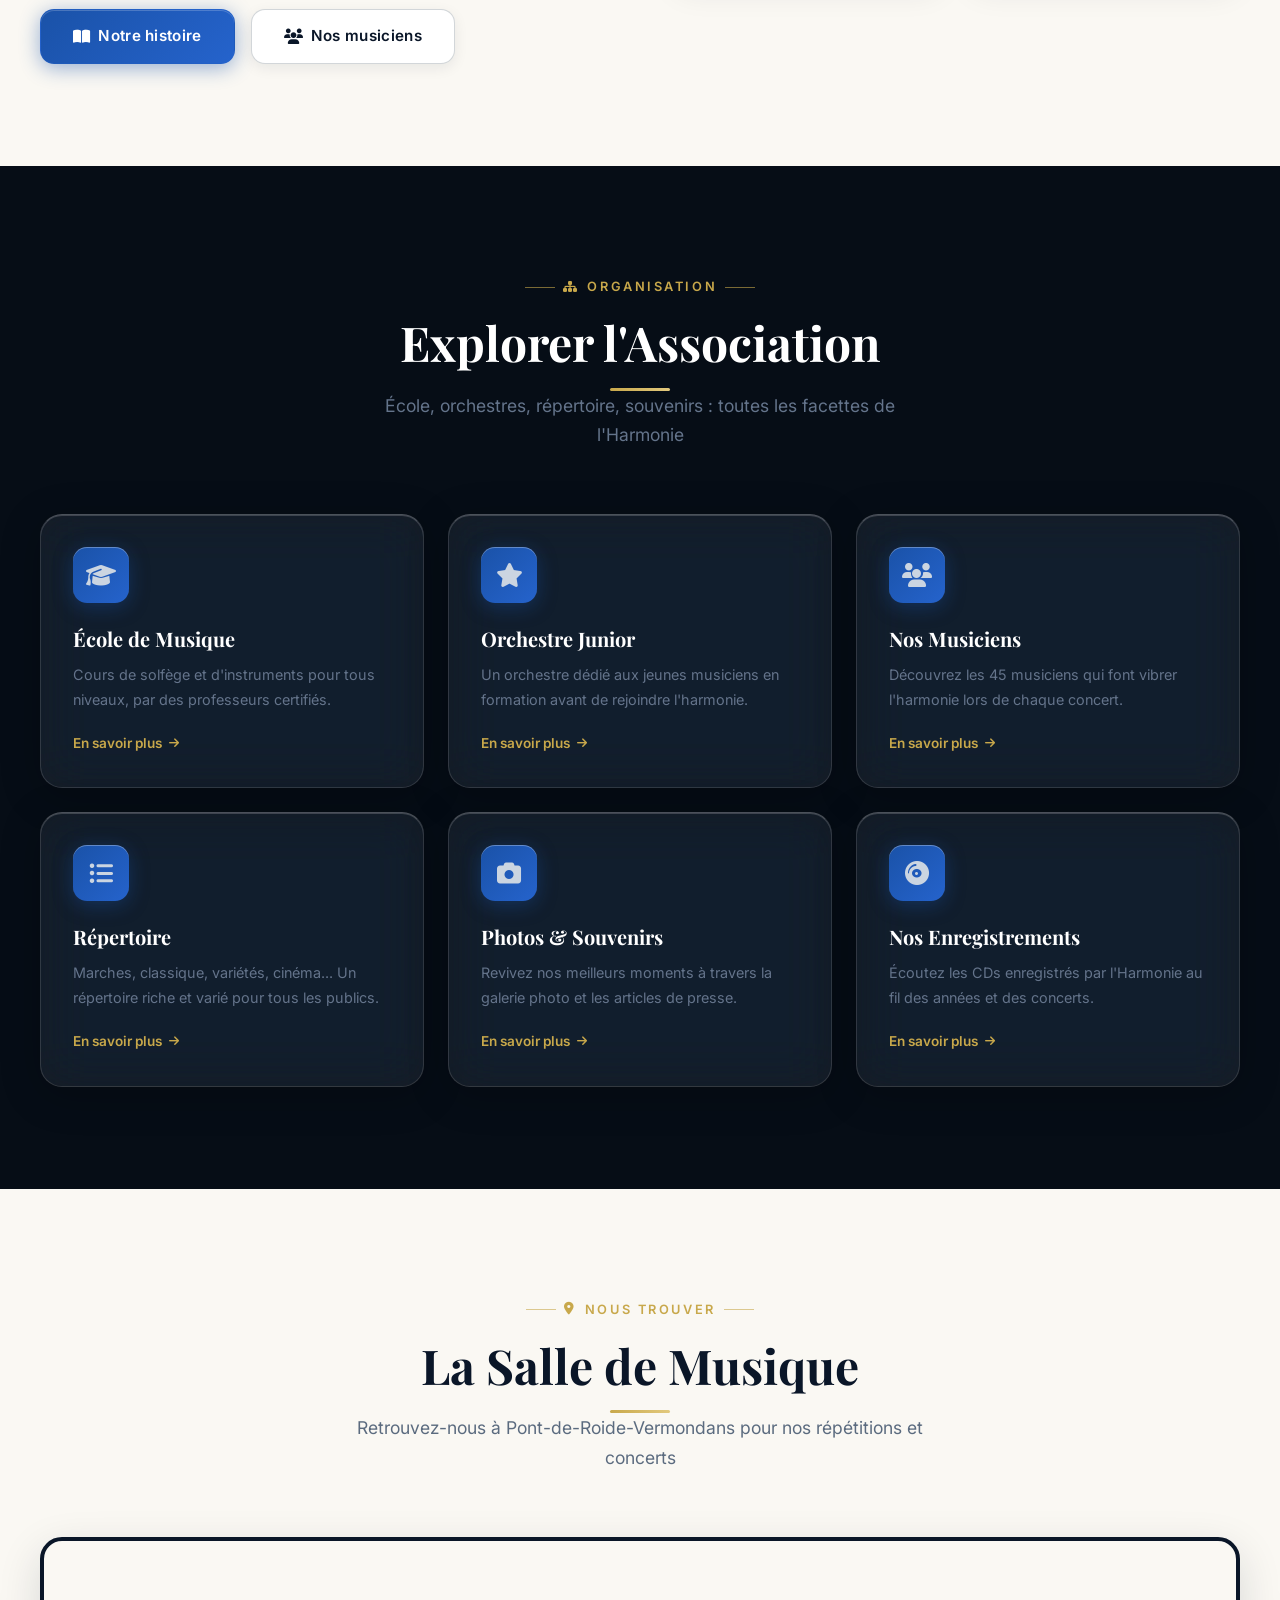
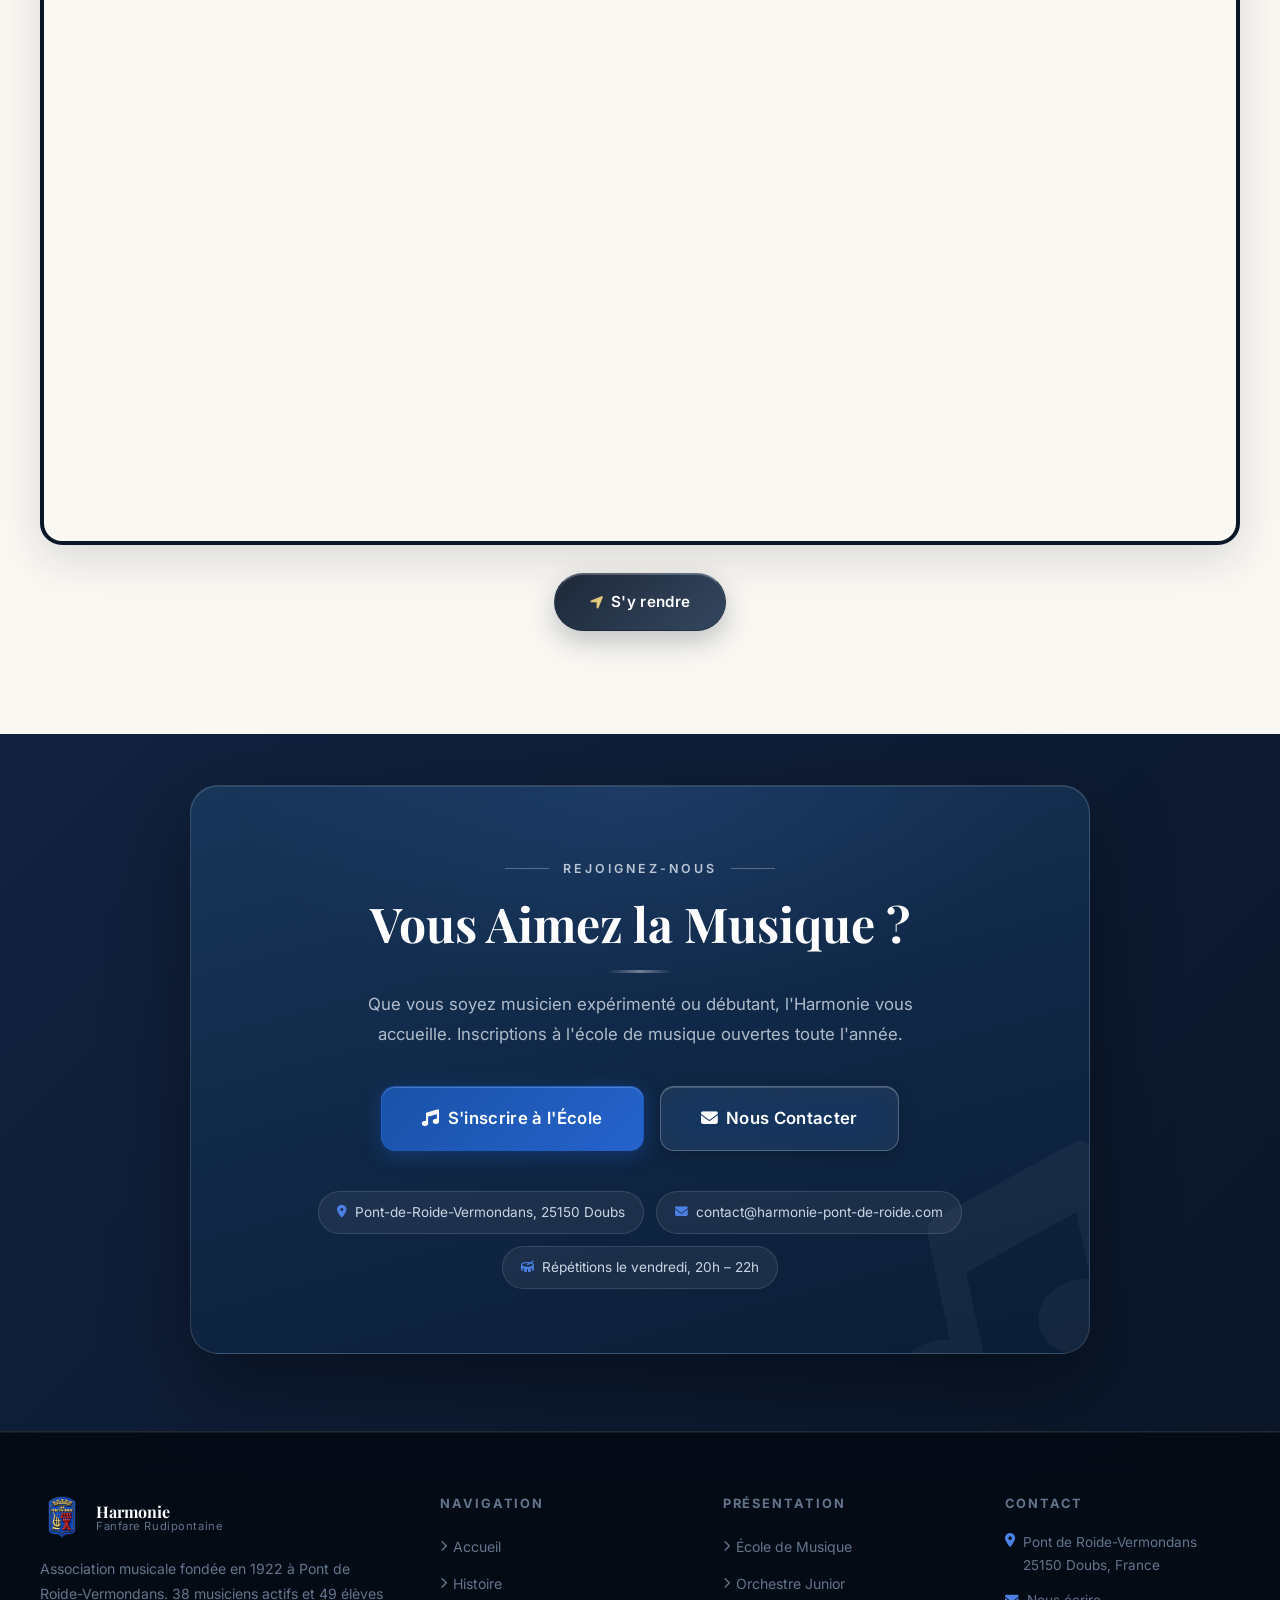
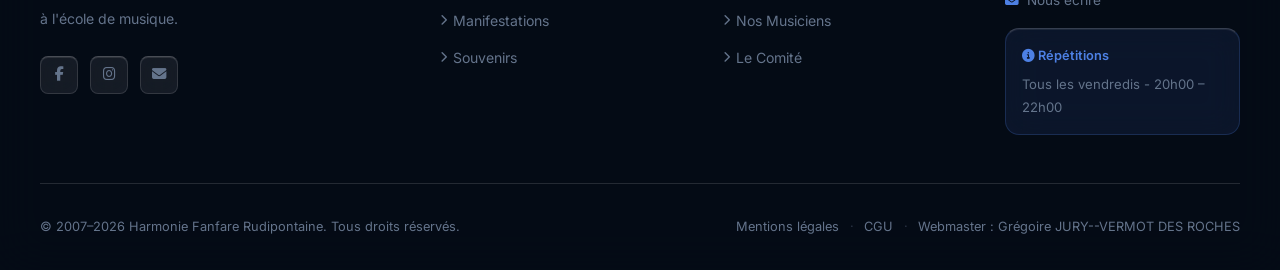
==== commit 1c18ab3d: "Mise à jour agenda, comité, cursus et remplacement des émojis - Agenda : remplacement des événements" ====
--- a/index.html
+++ b/index.html
@@ -638,6 +638,19 @@
       transform: translateY(-3px) scale(1.02);
       box-shadow: 0 10px 28px rgba(24,119,242,0.5), inset 0 1px 0 rgba(255,255,255,0.3);
     }
+    .icard-social .card-icon { background: linear-gradient(135deg, #1877F2, #4293f5); box-shadow: 0 4px 20px rgba(24,119,242,0.4), inset 0 1px 0 rgba(255,255,255,0.3); }
+    .icard-social .social-links { display: flex; flex-wrap: wrap; gap: 0.6rem; margin-top: 0.85rem; }
+    .icard-social .social-links .btn { margin-top: 0; }
+    .btn-instagram {
+      background: linear-gradient(135deg, #833ab4, #e1306c 55%, #f77737);
+      color: #fff;
+      border-radius: var(--radius-md);
+      box-shadow: 0 4px 16px rgba(225,48,108,0.35), inset 0 1px 0 rgba(255,255,255,0.25);
+    }
+    .btn-instagram:hover {
+      transform: translateY(-3px) scale(1.02);
+      box-shadow: 0 10px 28px rgba(225,48,108,0.5), inset 0 1px 0 rgba(255,255,255,0.3);
+    }
 
     /* Rétrospective */
     .recent-item {
@@ -997,55 +1010,55 @@
         </div>
         <div class="event-info">
           <div class="event-title-row">
-            <h3>Manifestation de l'Harmonie</h3>
-            <span class="badge badge-gold">Événement</span>
+            <h3>À la découverte des associations</h3>
+            <span class="badge badge-green">Animation</span>
           </div>
           <div class="event-meta">
-            <span><i class="fa-solid fa-clock" aria-hidden="true"></i> 11h00</span>
-            <span><i class="fa-solid fa-calendar" aria-hidden="true"></i> Samedi 12 Septembre 2026</span>
+            <span><i class="fa-solid fa-clock" aria-hidden="true"></i> 10h00 – 16h30</span>
+            <span><i class="fa-solid fa-location-dot" aria-hidden="true"></i> Pont de Roide-Vermondans</span>
           </div>
           <p class="event-desc">
-            Rendez-vous le samedi 12 septembre à 11h00. Programme détaillé communiqué prochainement.
+            Journée de présentation des associations locales. Venez rencontrer l'Harmonie et découvrir nos activités.
           </p>
         </div>
       </div>
 
       <div class="event-card" data-aos data-aos-delay="100">
         <div class="event-date-box">
-          <span class="day">03</span>
-          <span class="month">Mai</span>
+          <span class="day">10</span>
+          <span class="month">Oct</span>
         </div>
         <div class="event-info">
           <div class="event-title-row">
-            <h3>Concert de Printemps</h3>
-            <span class="badge badge-blue">Concert</span>
+            <h3>Loto</h3>
+            <span class="badge badge-gold">Événement</span>
           </div>
           <div class="event-meta">
-            <span><i class="fa-solid fa-clock" aria-hidden="true"></i> 16h00</span>
-            <span><i class="fa-solid fa-location-dot" aria-hidden="true"></i> Grand Kursaal - Besançon</span>
+            <span><i class="fa-solid fa-clock" aria-hidden="true"></i> 20h00</span>
+            <span><i class="fa-solid fa-location-dot" aria-hidden="true"></i> Pont de Roide-Vermondans</span>
           </div>
           <p class="event-desc">
-            Concert exceptionnel dans la magnifique salle du Grand Kursaal de Besançon. Entrée libre.
+            Grand loto organisé par l'Harmonie. Ouverture des portes en soirée, nombreux lots à gagner.
           </p>
         </div>
       </div>
 
       <div class="event-card" data-aos data-aos-delay="200">
         <div class="event-date-box">
-          <span class="day">08</span>
-          <span class="month">Mai</span>
+          <span class="day">11</span>
+          <span class="month">Oct</span>
         </div>
         <div class="event-info">
           <div class="event-title-row">
-            <h3>Commémoration du 8 Mai</h3>
-            <span class="badge badge-gold">Cérémonie</span>
+            <h3>Vide-grenier</h3>
+            <span class="badge badge-green">Animation</span>
           </div>
           <div class="event-meta">
-            <span><i class="fa-solid fa-clock" aria-hidden="true"></i> 9h45 – 12h00</span>
+            <span><i class="fa-solid fa-clock" aria-hidden="true"></i> 8h00 – 16h00</span>
             <span><i class="fa-solid fa-location-dot" aria-hidden="true"></i> Pont de Roide-Vermondans</span>
           </div>
           <p class="event-desc">
-            Commémoration de la Victoire du 8 Mai 1945. Cérémonie patriotique avec défilé.
+            Vide-grenier annuel de l'Harmonie. Exposants et visiteurs bienvenus, buvette et restauration sur place.
           </p>
         </div>
       </div>
@@ -1090,14 +1103,19 @@
               <p>Retrouvez les informations publiques et annonces du comité directement sur le site.</p>
             </div>
           </div>
-          <div class="card icard icard-fb">
-            <div class="card-icon"><i class="fa-brands fa-facebook-f" aria-hidden="true"></i></div>
+          <div class="card icard icard-social">
+            <div class="card-icon"><i class="fa-solid fa-share-nodes" aria-hidden="true"></i></div>
             <div>
-              <h4>Suivez-nous sur Facebook</h4>
+              <h4>Suivez-nous sur les réseaux</h4>
               <p>Retrouvez toute notre actualité, photos et vidéos en temps réel.</p>
-              <a href="https://www.facebook.com/people/Harmonie-Fanfare-Rudipontaine/100057406793498/" target="_blank" rel="noopener" class="btn btn-sm btn-facebook">
-                <i class="fa-brands fa-facebook-f" aria-hidden="true"></i> Notre page Facebook
-              </a>
+              <div class="social-links">
+                <a href="https://www.facebook.com/people/Harmonie-Fanfare-Rudipontaine/100057406793498/" target="_blank" rel="noopener" class="btn btn-sm btn-facebook">
+                  <i class="fa-brands fa-facebook-f" aria-hidden="true"></i> Facebook
+                </a>
+                <a href="https://www.instagram.com/harmonie_rudipontaine/" target="_blank" rel="noopener" class="btn btn-sm btn-instagram">
+                  <i class="fa-brands fa-instagram" aria-hidden="true"></i> Instagram
+                </a>
+              </div>
             </div>
           </div>
         </div>
--- a/css/style.css
+++ b/css/style.css
@@ -1529,6 +1529,7 @@
 .section-light .btn-blue,
 .section-light .btn-primary,
 .section-light .btn-facebook,
+.section-light .btn-instagram,
 .section-light .card-icon,
 .section-light .event-date-box .day { color: #ffffff; }
 .section-light h2, .section-light h3, .section-light h4, .section-light h5 { color: var(--c-navy); }
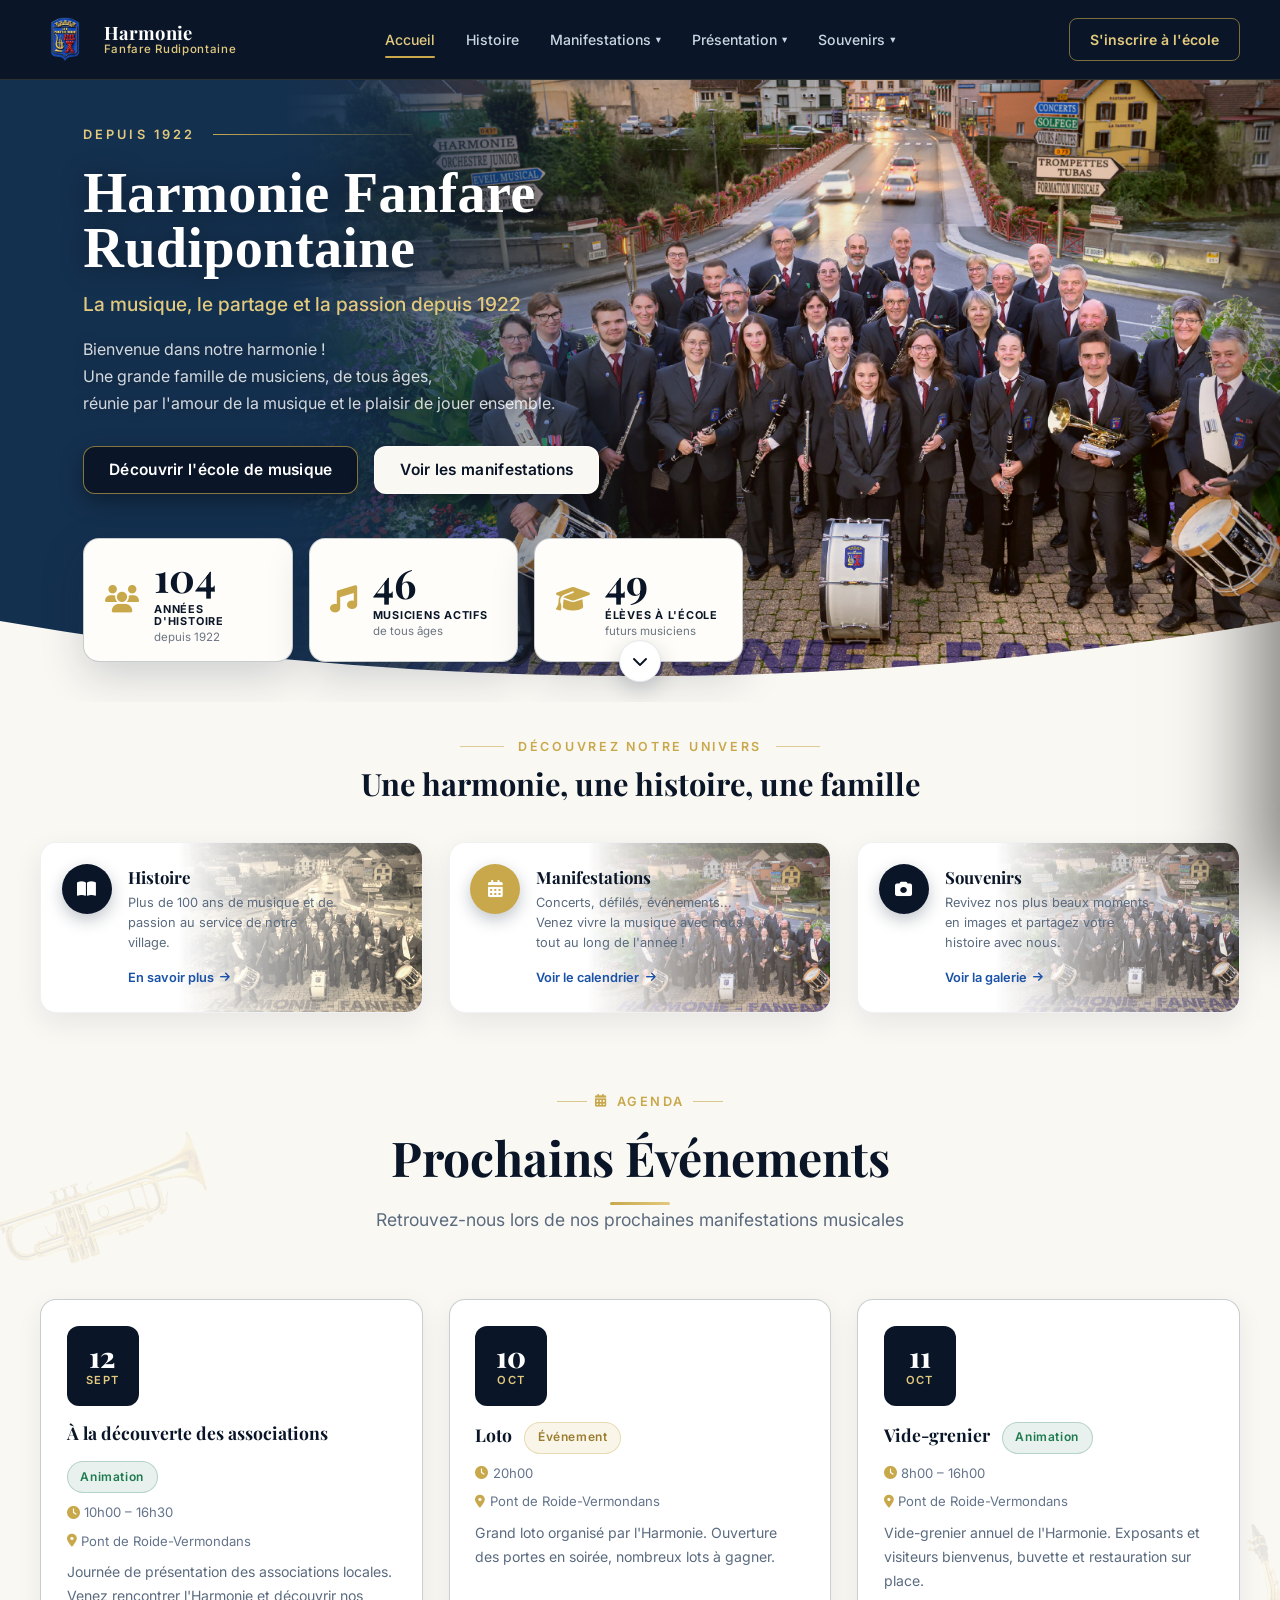
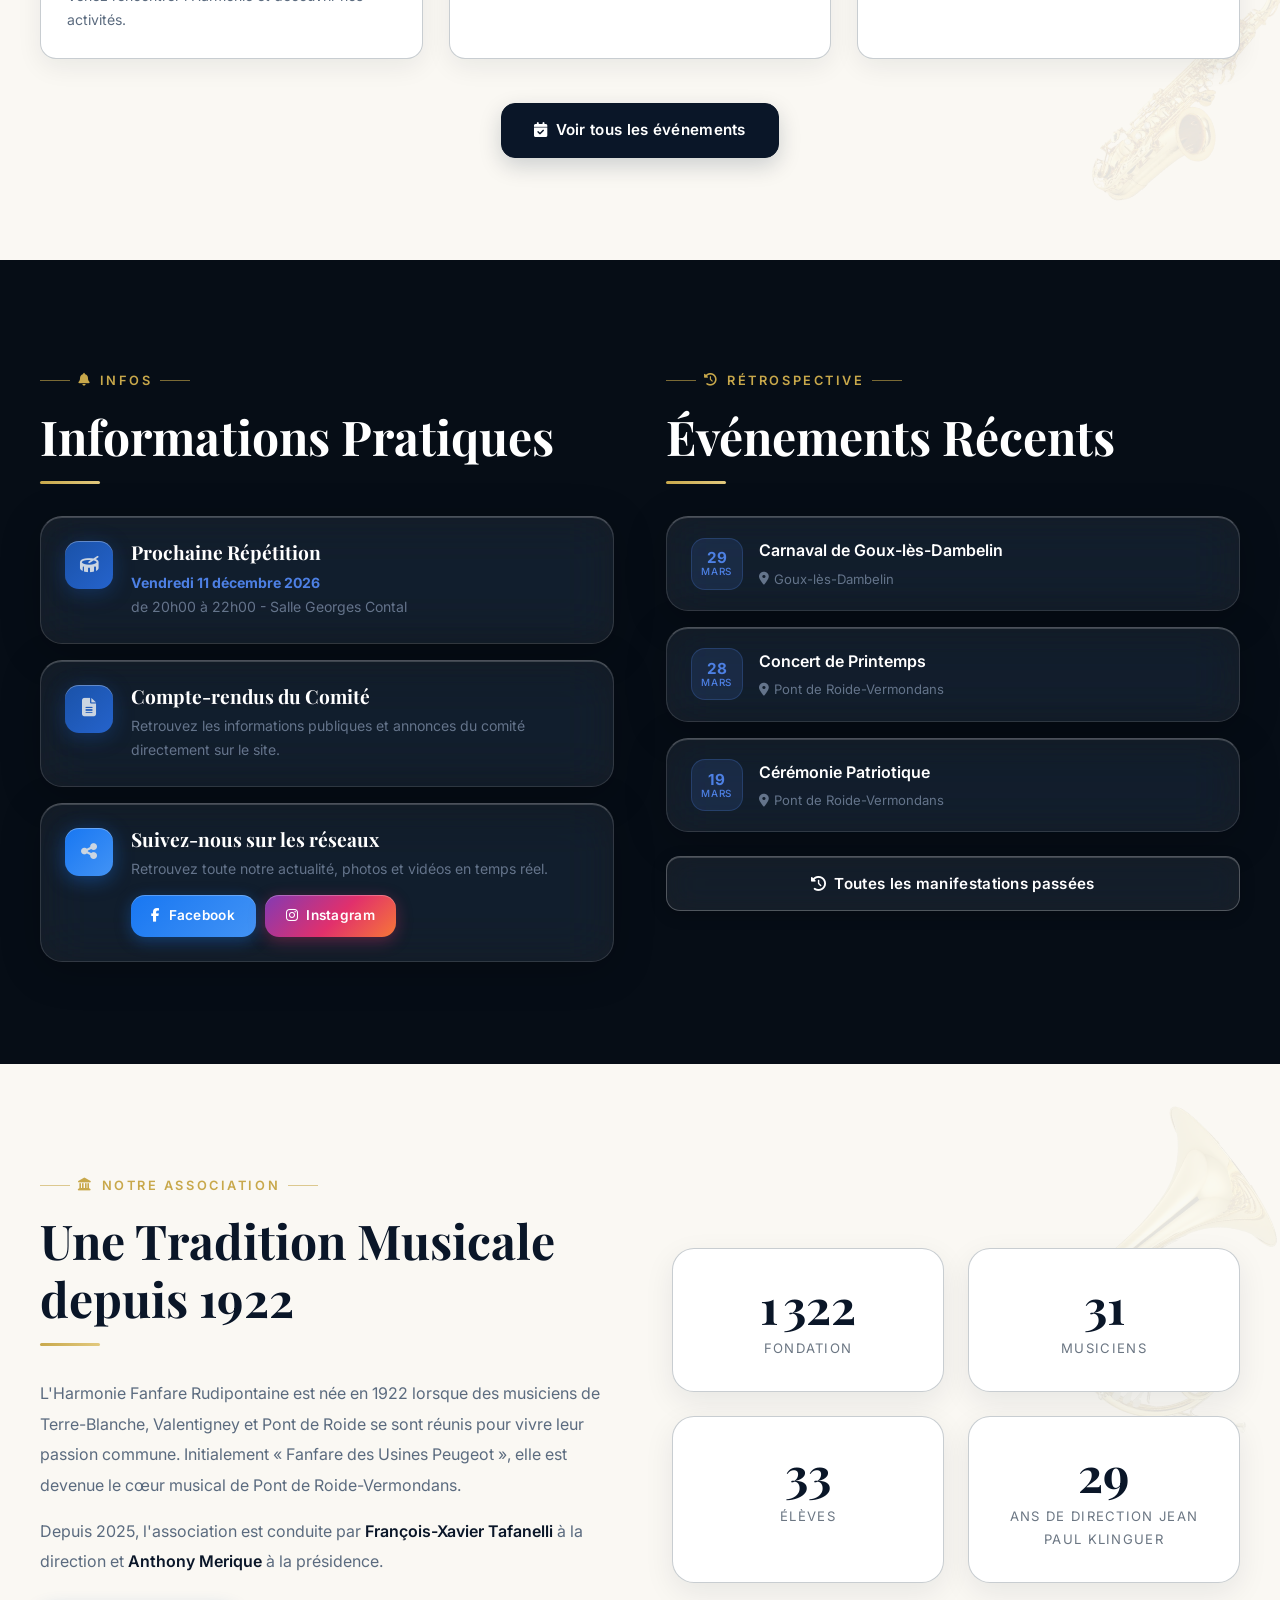
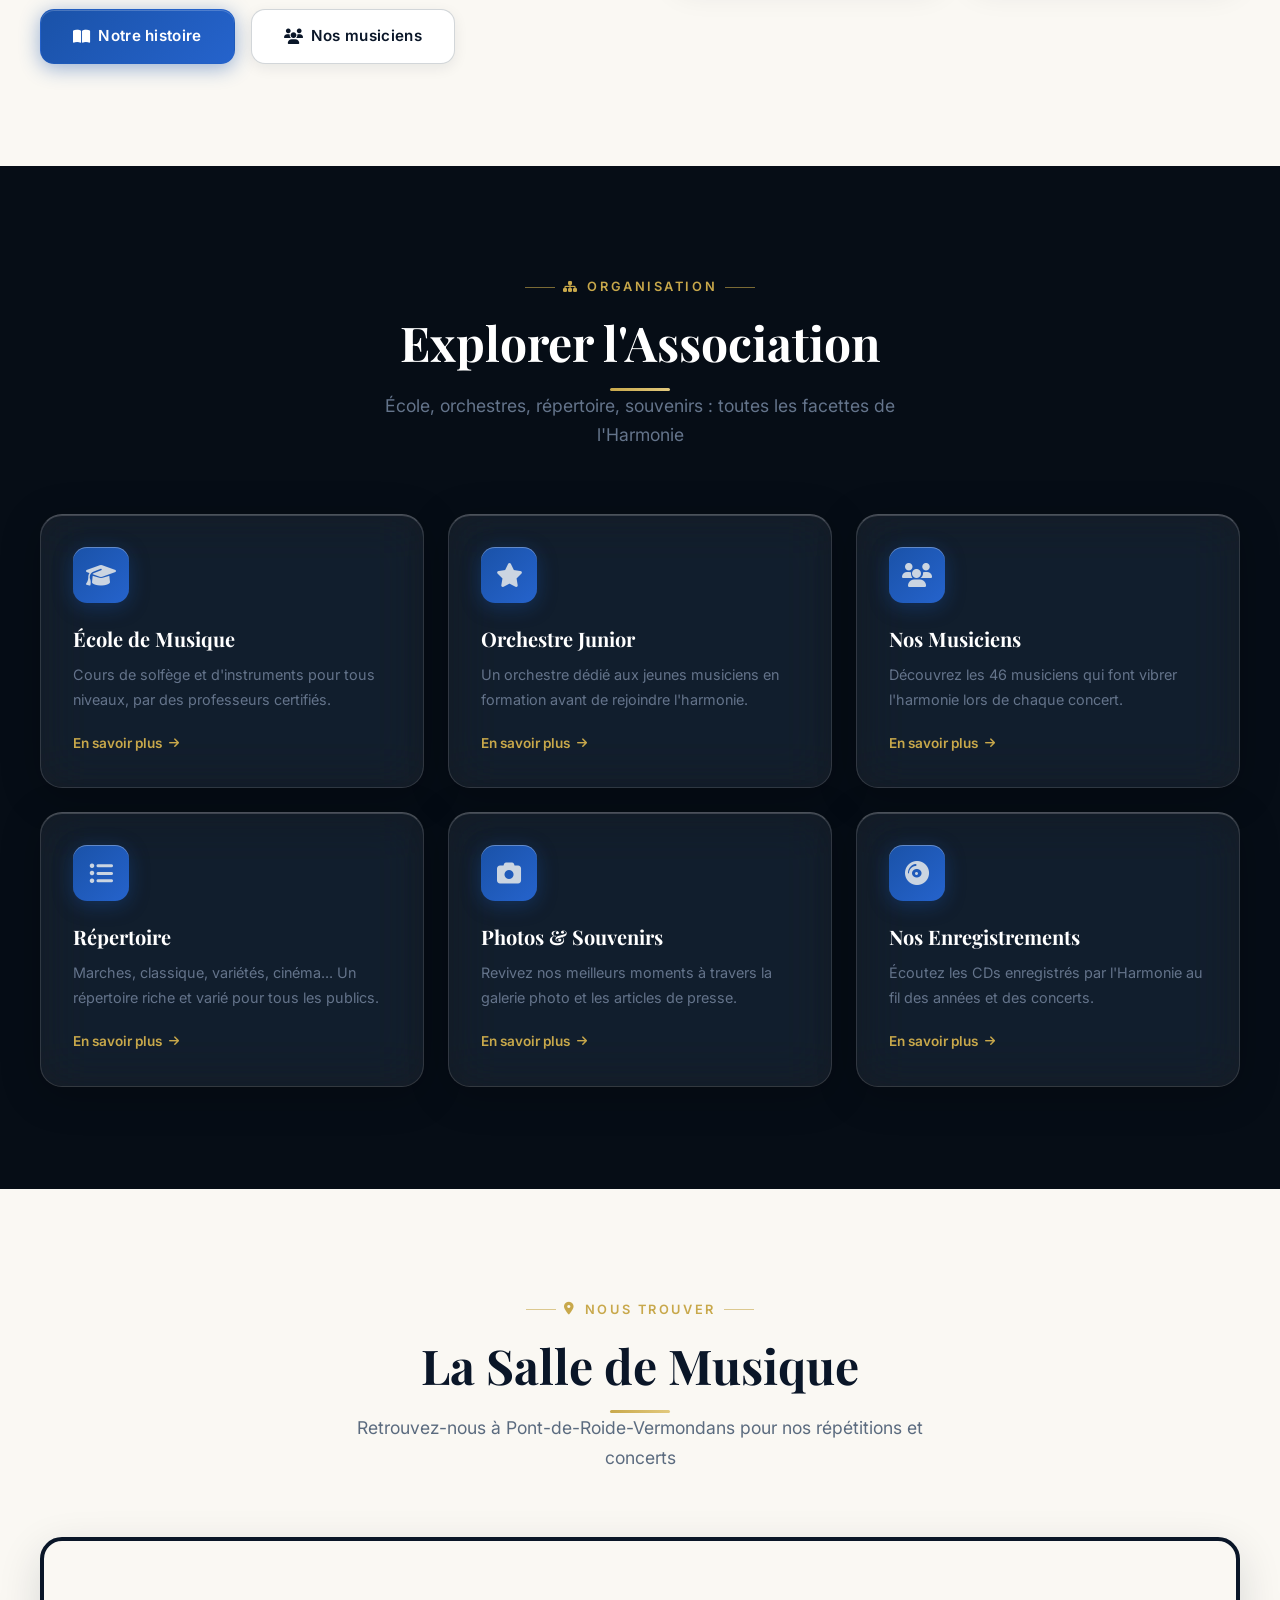
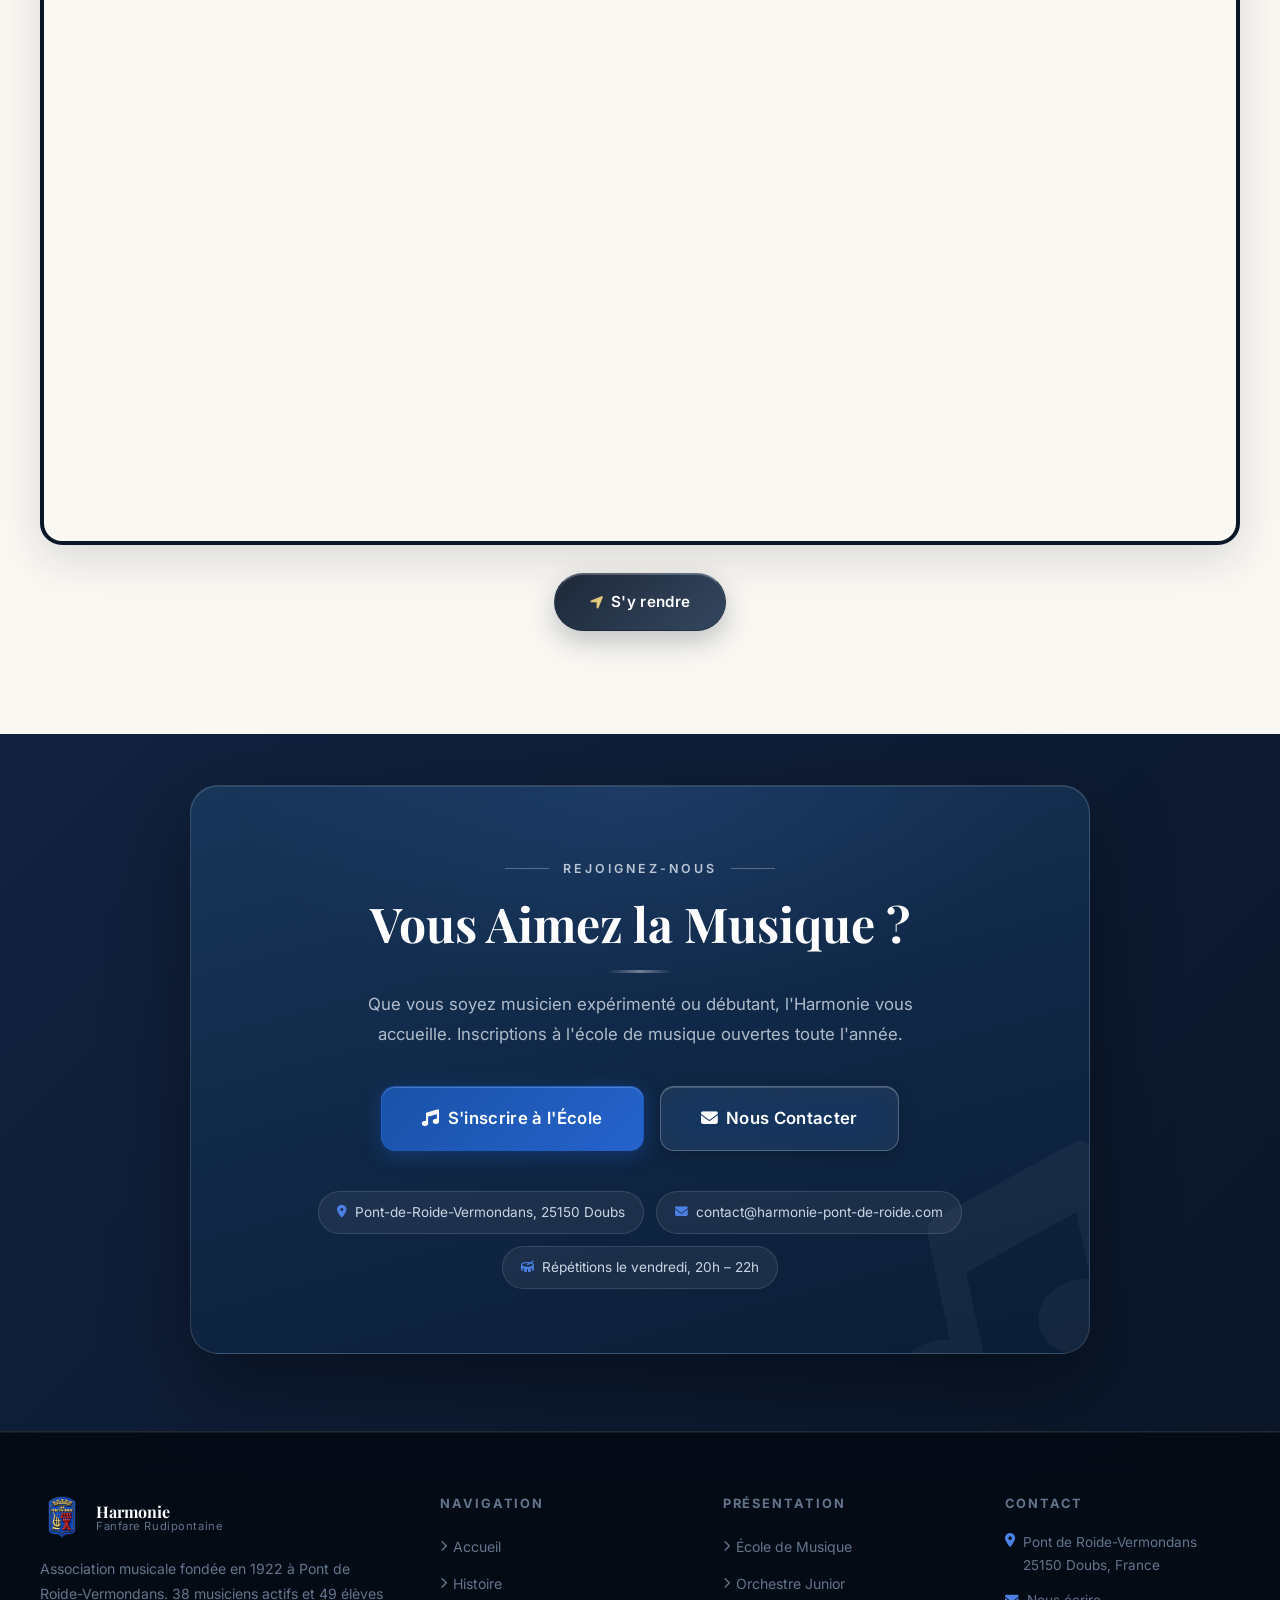
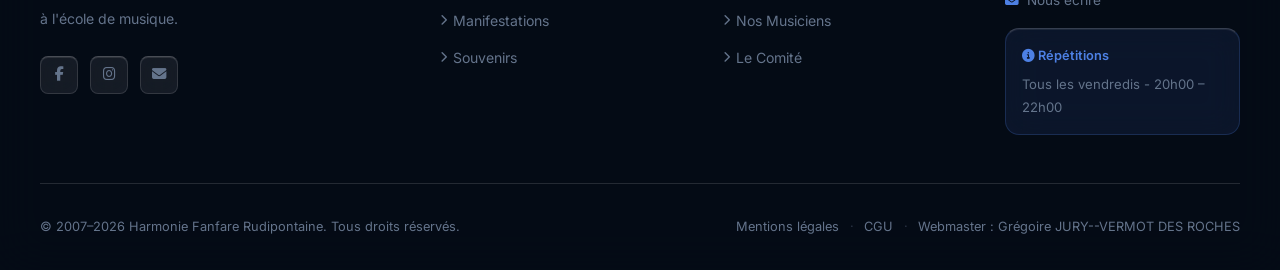
==== commit afce76b5: "Mode d'emploi du site et chiffres qui se comptent tout seuls Le site se met à jour sans qu'aucun tot" ====
--- a/index.html
+++ b/index.html
@@ -883,17 +883,17 @@
 
     <!-- #################################################################
          LES 3 CHIFFRES DE LA PAGE D'ACCUEIL
-         Pour changer un chiffre (années, musiciens, élèves), modifiez
-         À DEUX ENDROITS sur la même ligne :
-           1. data-count="45"   (le chiffre de l'animation)
-           2. >45<              (le chiffre affiché)
-         Exemple : <span class="num" data-count="50">50</span>
+         NE LES MODIFIEZ PAS ICI, ils se remplissent tout seuls :
+           * musiciens : compté sur la page musiciens.html
+           * élèves    : écrit dans  js/chiffres.js
+           * années    : calculé depuis l'année de fondation
+         Le chiffre écrit ci-dessous n'est qu'une valeur d'attente.
          ################################################################# -->
     <div class="hhero-stats">
       <div class="hhero-stat">
         <div class="stat-ic"><i class="fa-solid fa-users" aria-hidden="true"></i></div>
         <div class="stat-txt">
-          <span class="num" data-count="103">103</span>
+          <span class="num" data-chiffre="annees">104</span>
           <span class="label">Années d'histoire</span>
           <span class="sub">depuis 1922</span>
         </div>
@@ -901,7 +901,7 @@
       <div class="hhero-stat">
         <div class="stat-ic"><i class="fa-solid fa-music" aria-hidden="true"></i></div>
         <div class="stat-txt">
-          <span class="num" data-count="45">45</span>
+          <span class="num" data-chiffre="musiciens">46</span>
           <span class="label">Musiciens actifs</span>
           <span class="sub">de tous âges</span>
         </div>
@@ -909,7 +909,7 @@
       <div class="hhero-stat">
         <div class="stat-ic"><i class="fa-solid fa-graduation-cap" aria-hidden="true"></i></div>
         <div class="stat-txt">
-          <span class="num" data-count="49">49</span>
+          <span class="num" data-chiffre="eleves">49</span>
           <span class="label">Élèves à l'école</span>
           <span class="sub">futurs musiciens</span>
         </div>
@@ -1204,21 +1204,22 @@
 
       <!-- #############################################################
            STATISTIQUES "NOTRE ASSOCIATION"
-           Comme pour les chiffres du haut de page : modifiez
-           data-count="45" ET le chiffre affiché juste après.
+           Les nombres marqués data-chiffre se remplissent tout seuls
+           (voir l'explication au niveau des chiffres du haut de page) :
+           ne les modifiez pas ici.
            ############################################################# -->
       <div data-aos="fade-left">
         <div class="stats-grid" style="grid-template-columns:repeat(2,1fr)">
           <div class="stat-card">
-            <div class="num" data-count="1922">1 922</div>
+            <div class="num" data-chiffre="fondation">1 922</div>
             <div class="label">Fondation</div>
           </div>
           <div class="stat-card">
-            <div class="num" data-count="45">45</div>
+            <div class="num" data-chiffre="musiciens">46</div>
             <div class="label">Musiciens</div>
           </div>
           <div class="stat-card">
-            <div class="num" data-count="49">49</div>
+            <div class="num" data-chiffre="eleves">49</div>
             <div class="label">Élèves</div>
           </div>
           <div class="stat-card">
@@ -1258,8 +1259,7 @@
       <a href="musiciens.html" class="card explore-card" data-aos data-aos-delay="150">
         <div class="card-icon"><i class="fa-solid fa-users" aria-hidden="true"></i></div>
         <h3>Nos Musiciens</h3>
-        <!-- ##### NOMBRE DE MUSICIENS : pensez à changer le chiffre ci-dessous aussi ##### -->
-        <p>Découvrez les 45 musiciens qui font vibrer l'harmonie lors de chaque concert.</p>
+        <p>Découvrez les <span data-chiffre="musiciens">46</span> musiciens qui font vibrer l'harmonie lors de chaque concert.</p>
         <div class="more">En savoir plus <i class="fa-solid fa-arrow-right" aria-hidden="true"></i></div>
       </a>
       <a href="repertoire.html" class="card explore-card" data-aos data-aos-delay="200">
@@ -1343,6 +1343,7 @@
 
 </main>
 
+<script src="js/chiffres.js"></script>
 <script src="js/main.js"></script>
 <script>
   (function () {
